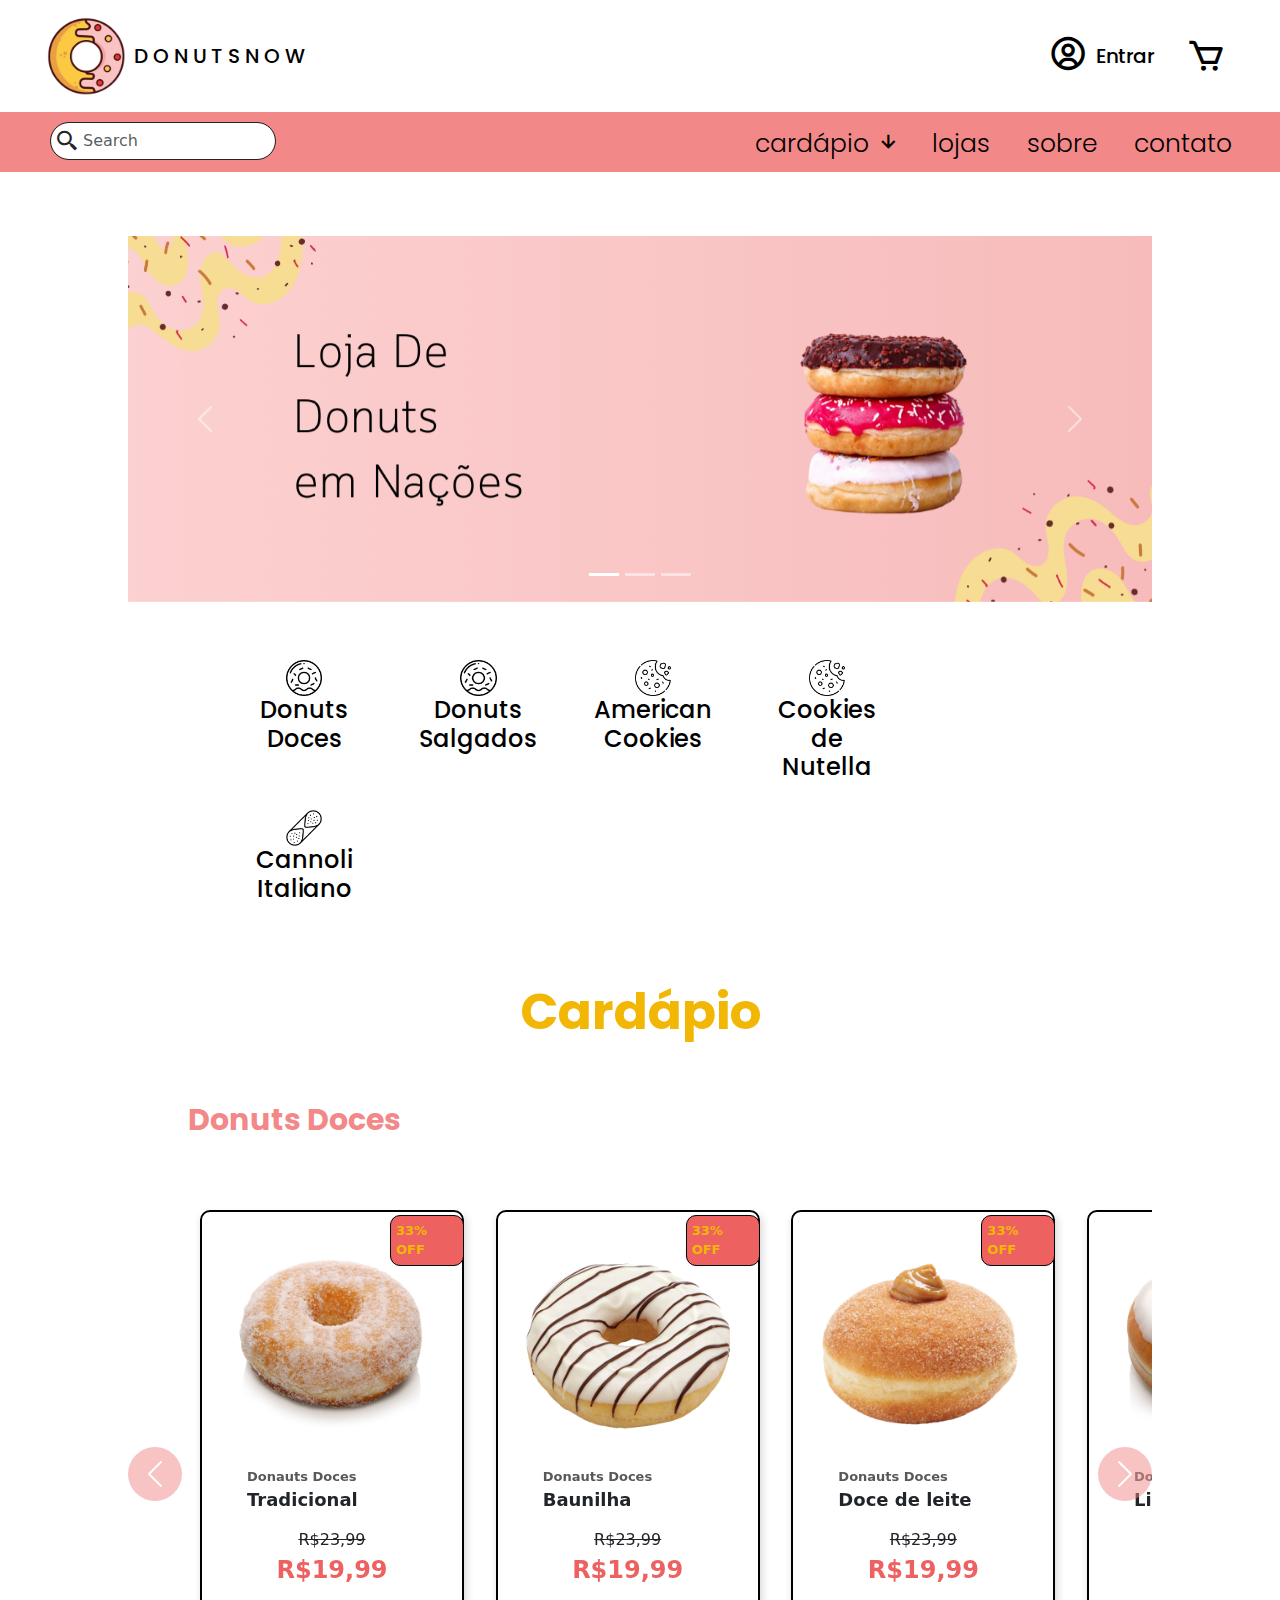
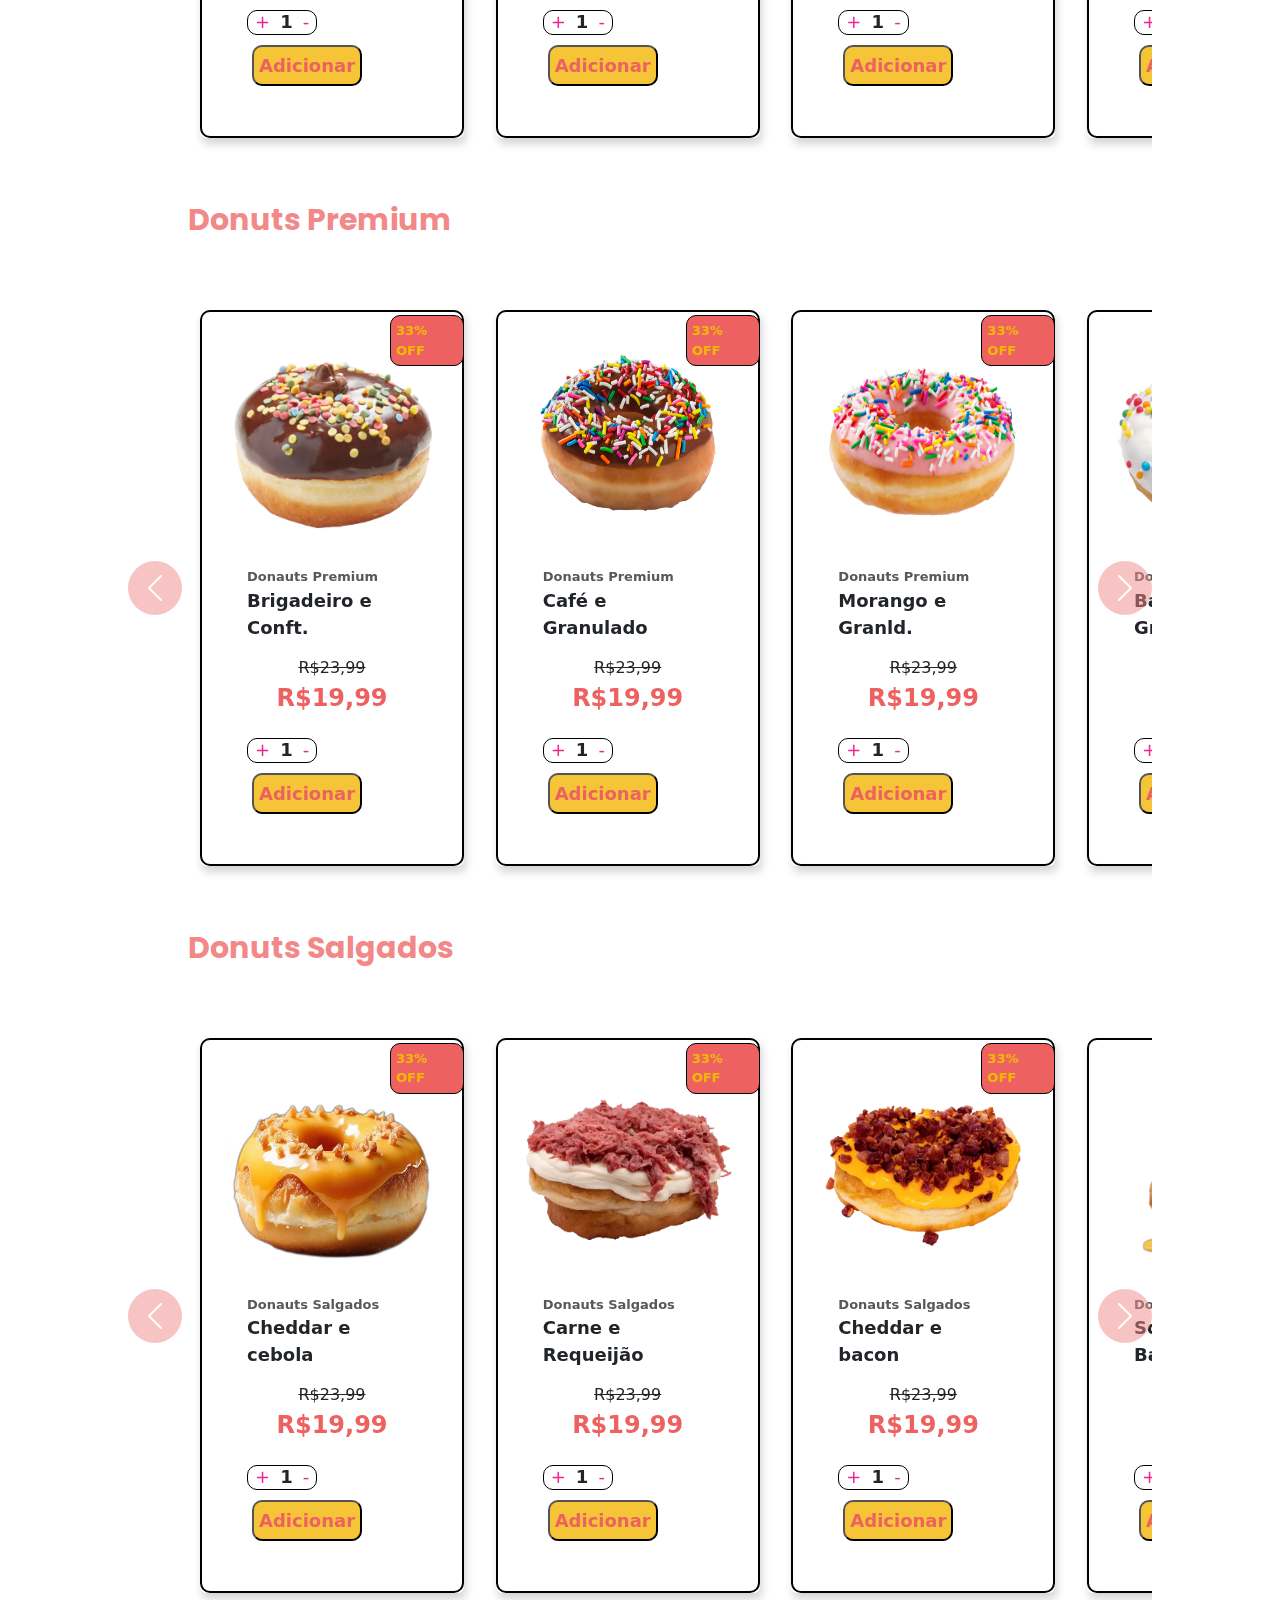
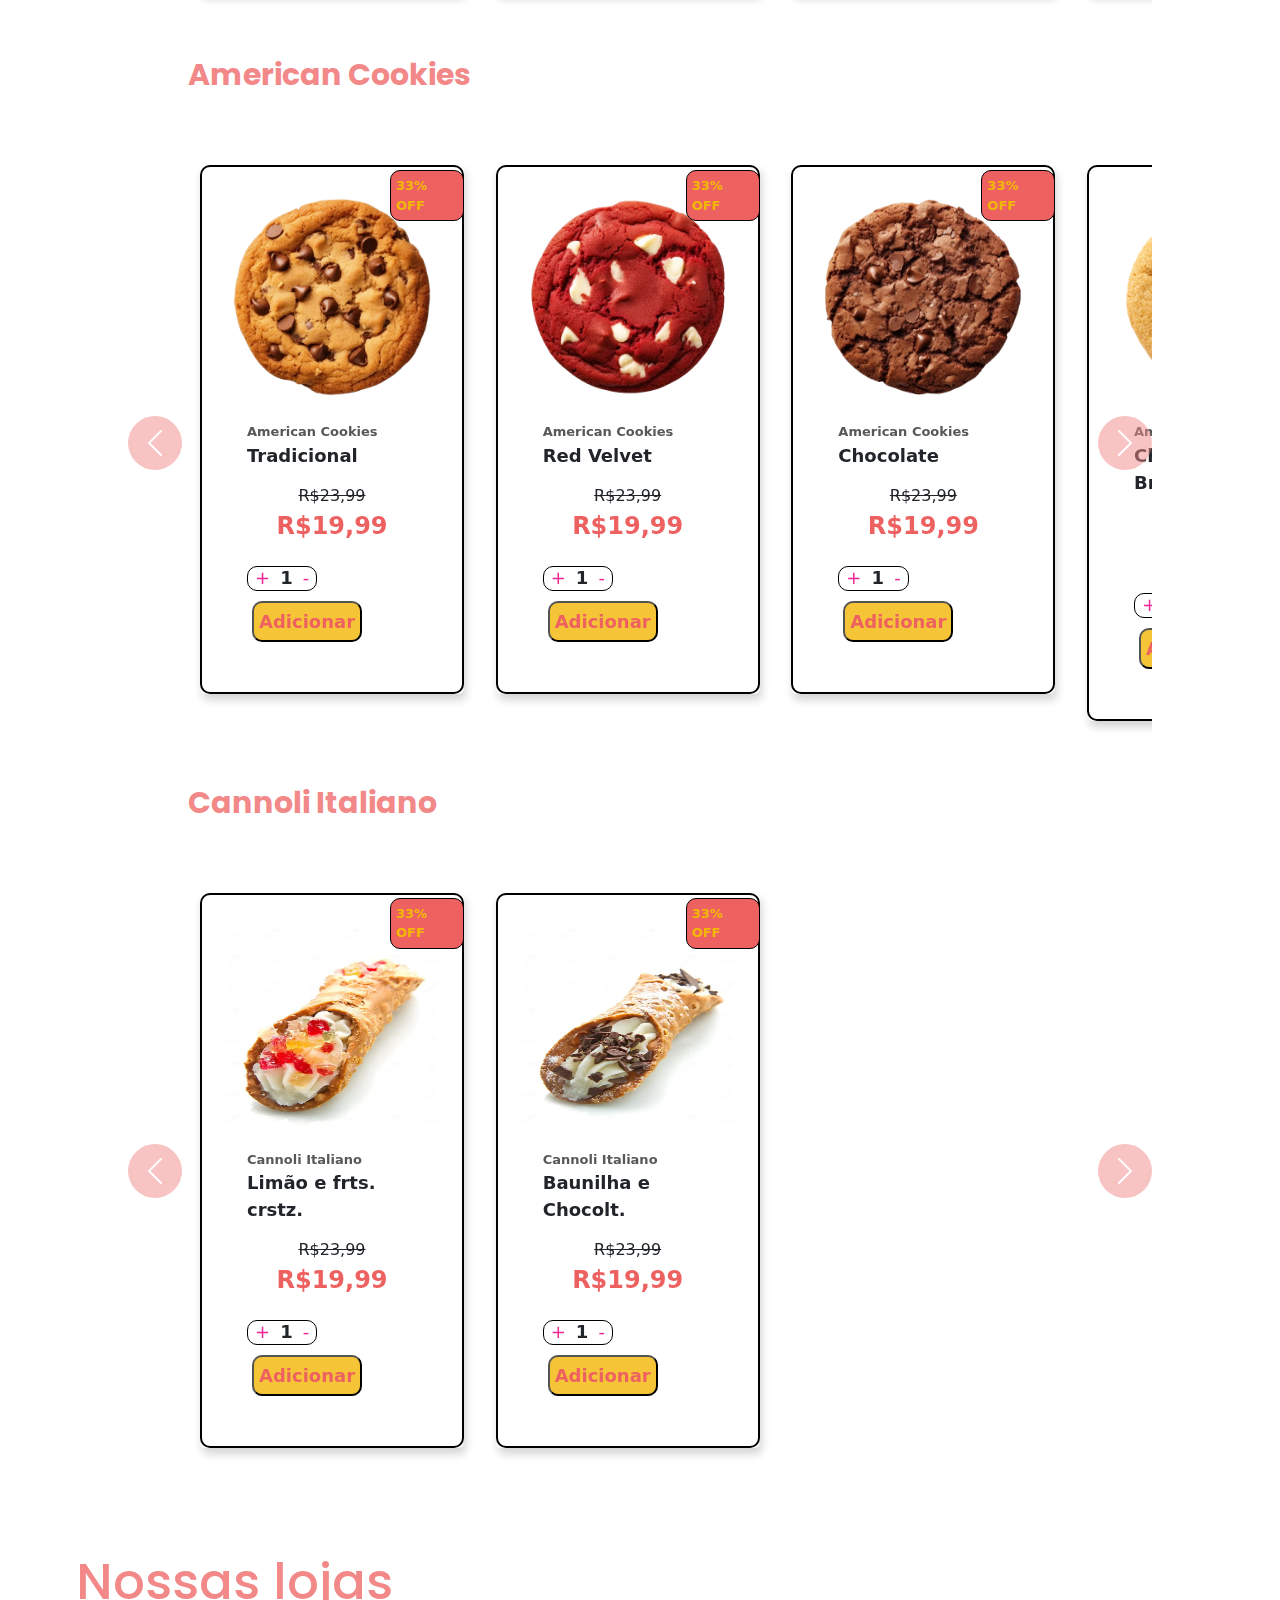
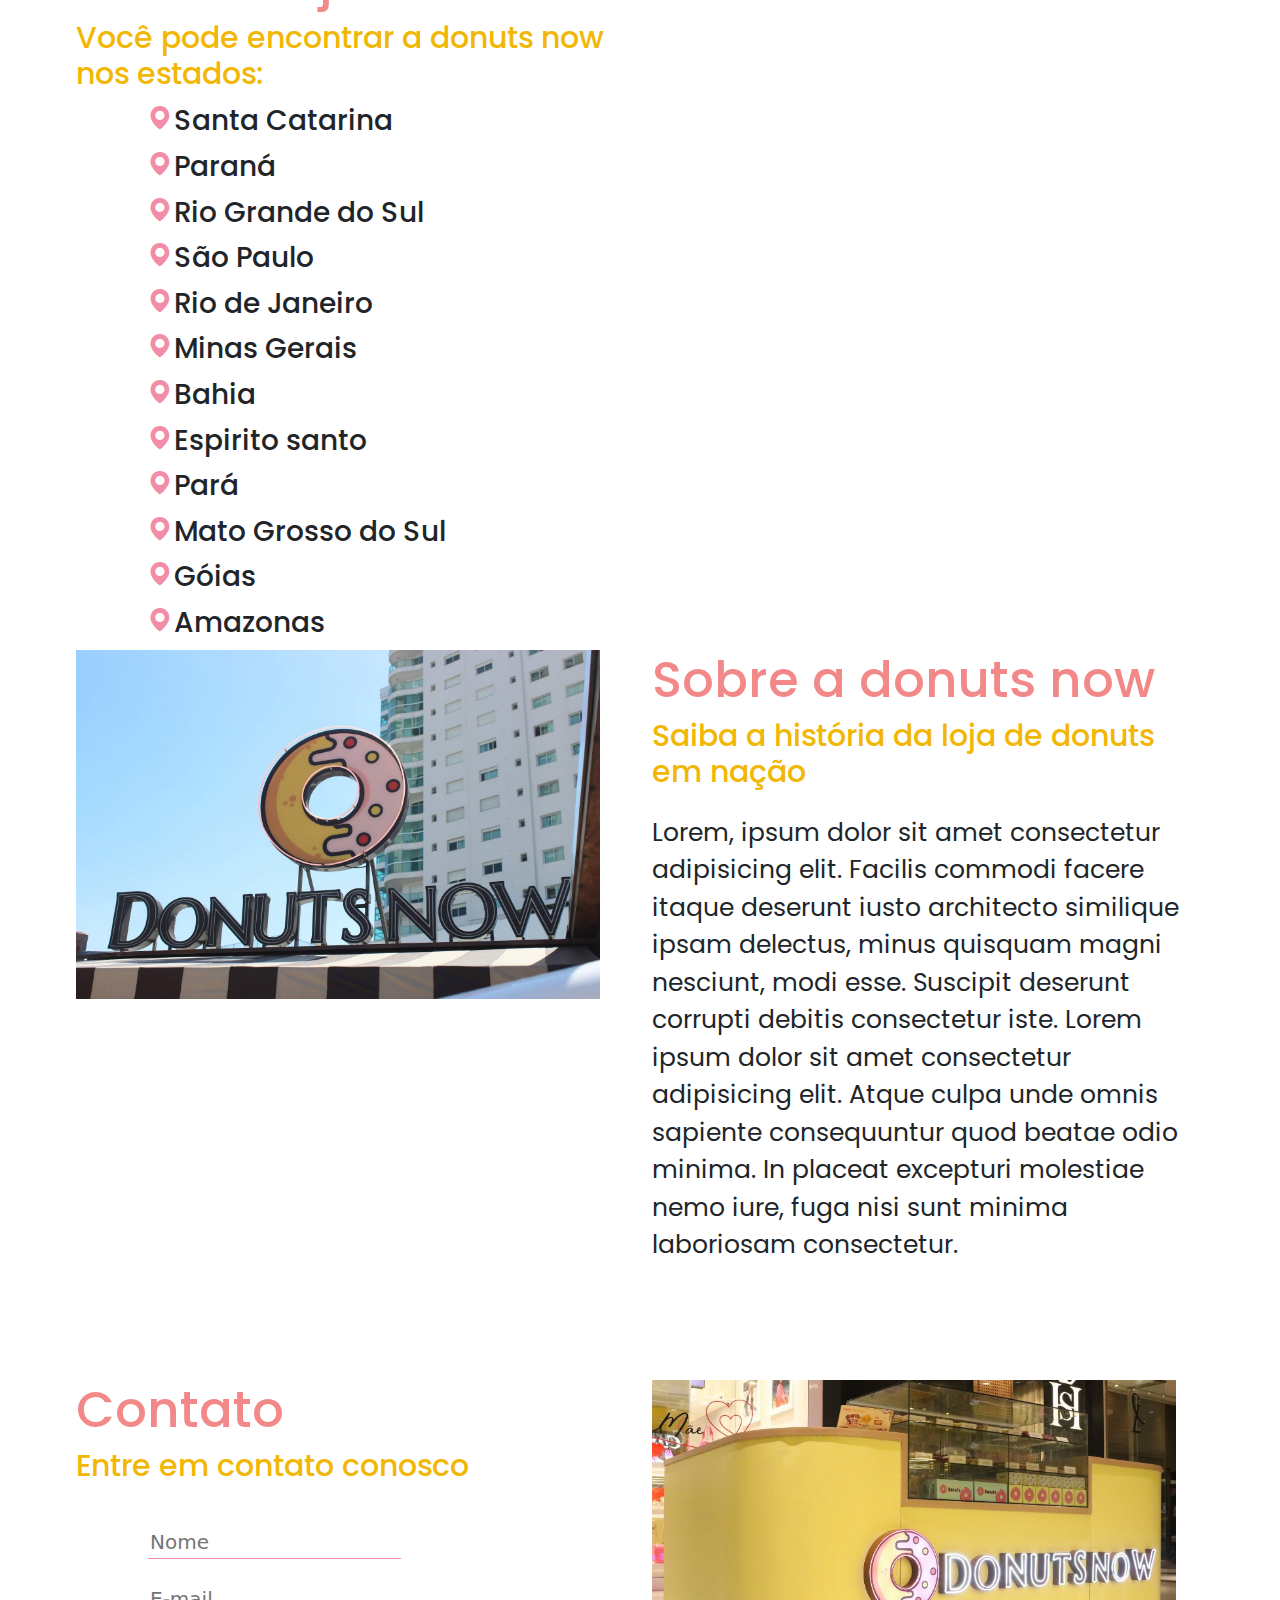
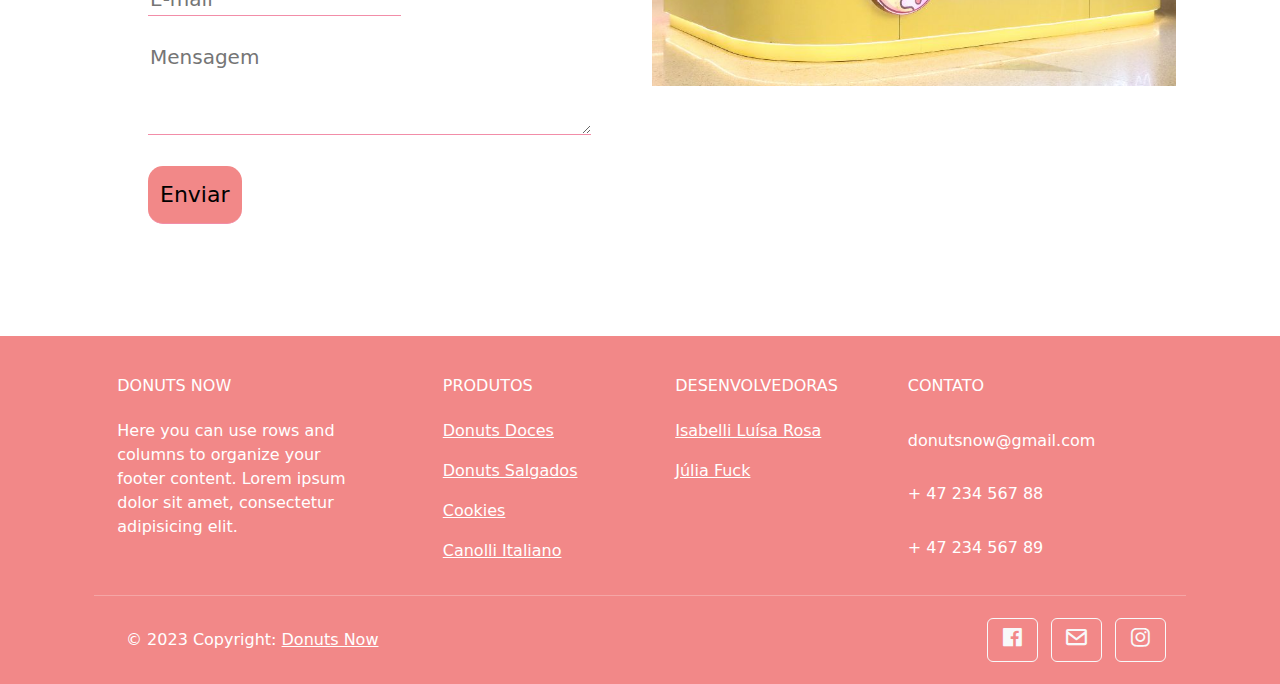
==== index.html @ 23c5217e "feito" ====
<!DOCTYPE html>
<html lang="pt-br">

<head>
  <meta charset="UTF-8">
  <meta name="viewport" content="width=device-width, initial-scale=1.0">
  <title>Donuts now</title>

  <!-- Latest compiled and minified CSS -->
  <link href="https://cdn.jsdelivr.net/npm/bootstrap@5.3.2/dist/css/bootstrap.min.css" rel="stylesheet">
  <link href="https://cdn.jsdelivr.net/npm/bootstrap@5.0.2/dist/css/bootstrap.min.css" rel="stylesheet"
    integrity="sha384-EVSTQN3/azprG1Anm3QDgpJLIm9Nao0Yz1ztcQTwFspd3yD65VohhpuuCOmLASjC" crossorigin="anonymous">

  <!-- Box Icons-->
  <link rel="stylesheet" href="https://unpkg.com/boxicons@latest/css/boxicons.min.css">

  <link rel="shortcut icon" href="imagens/logo.webp" type="image/x-icon">

  <link rel="stylesheet" href="style1.css">

</head>

<body>
  <header>
    <section class="topoSite">
      <div class="logo p-3">
        <a href="#"><img src="imagens/logo.webp" alt="Logo do site que é um donut"></a>
        <h1 class="p-2"> <a href="#">D O N U T S N O W</a></h1>
      </div>
      <div>
        <div class="contato"> <a href="#"><i class='bx bx-user-circle'></i></a>
          <h3 class="fs-5 m-2"> <a href="#">Entrar</a></h3>
          <a href="#"><i class='bx bx-cart m-4'></i></a>
        </div>
      </div>
    </section>
    <!-- Começo da navegação-->
    <nav>
      <div class="buscar">
        <form class="d-flex">
          <i class='bx bx-search-alt-2 search-item'></i> <input class="form-control me-2" type="search"
            placeholder="Search" aria-label="Search">
        </form>
      </div>
      <div>
        <ul class="menu">
          <li onclick="openSubMenu()" id="listTopics"><span id="spanCardapio">cardápio <i class='bx bx-down-arrow-alt'></i></span>
            <ul  id="ullistTopics">
              <li><a href="#donutsDoces"><button>donuts doces</button></a></li>
              <li><a href="#donutsPremium"><button>donuts premium</button></a></li>
              <li><a href="#donutSalgado"><button>donuts salgados</button></a></li>
              <li><a href="#americanCookies"><button>american cookies</button></a></li>
              <li><a href="#canolliItaliano"><button>canolli italiano</button></a></li>
            </ul>
          </li>
          <hr>
          <li><a href="#lojas"><button>lojas</button></a></li>
          <hr>
          <li><a href="#sobre"><button>sobre</button></a></li>
          <hr>
          <li><a href="#contato"><button>contato</button></a></li>
        </ul>
      </div>
      <i class='bx bx-menu' onclick="openMenu()" id="menuH"></i>
    </nav>
    <!-- Fim da navegação-->
  </header>
  <main>
    <!-- carrosel inicial começo-->
    <section id="contentCarousel">
      <div id="demo" class="carousel slide" data-bs-ride="carousel">

        <div class="carousel-indicators">
          <button type="button" data-bs-target="#demo" data-bs-slide-to="0" class="active"></button>
          <button type="button" data-bs-target="#demo" data-bs-slide-to="1"></button>
          <button type="button" data-bs-target="#demo" data-bs-slide-to="2"></button>
        </div>

        <div class="carousel-inner" data-casa="0">
          <div class="carousel-item active">
            <img src="imagens/propaganda3.png" alt="Los Angeles" class="d-block w-100">
          </div>
          <div class="carousel-item">
            <img src="imagens/propaganda2.png" alt="Chicago" class="d-block w-100">
          </div>
          <div class="carousel-item">
            <img src="imagens/propaganda1.png" alt="New York" class="d-block w-100">
          </div>
        </div>

        <button class="carousel-control-prev" type="button" data-bs-target="#demo" data-bs-slide="prev">
          <span class="carousel-control-prev-icon"></span>
        </button>
        <button class="carousel-control-next" type="button" data-bs-target="#demo" data-bs-slide="next">
          <span class="carousel-control-next-icon"></span>
        </button>
      </div>
      <!-- carrosel inicial fim-->
    </section>
    <!-- Outra forma de ir para o cardapio começo-->
    <section class="text-center mt-5 itens">
      <div class="row">
        <div class="col-md-4 col-lg-2">
          <a href="#"><img src="imagens/donut.png" alt=""></a>
          <h3 class="d-block fs-4"><a href="#">Donuts Doces</a></h3>
        </div>
        <div class="col-md-4 col-lg-2">
          <a href="#"><img src="imagens/donut.png" alt=""></a>
          <h3 class="d-block fs-4"><a href="#">Donuts Salgados</a></h3>
        </div>
        <div class=" col-md-4 col-lg-2">
          <a href="#"><img src="imagens/cookie.png" alt=""></a>
          <h3 class="d-block fs-4"><a href="#">American Cookies</a></h3>
        </div>
        <div class=" col-md-4 col-lg-2 centralizar">
          <a href="#"><img src="imagens/cookie.png" alt=""></a>
          <h3 class="d-block fs-4"><a href="#">Cookies de Nutella</a></h3>
        </div>
        <div class=" col-md-4 col-lg-2 centralizar">
          <a href="#"><img src="imagens/cannoli.png" alt=""></a>
          <h3 class="d-block fs-4"><a href="#">Cannoli Italiano</a></h3>
        </div>
      </div>
    </section>
    <!-- Outra forma de ir para o cardapio fim-->
    <section id="cardapio">
      <h1 class="titulo-cardapio">Cardápio</h1>
      <h2 class="categoria-cardapio" id="donutsDoces">Donuts Doces</h2>
      <div id="carouselExampleControls" class="carousel ">
        <div class="carousel-inner" data-casa="0">
          <div class="carousel-item active">
            <div class="card"> <span class="desconto">33% OFF</span>
              <div class="produto">
                <div class="imagem"> <img src="imagens/pngegg (1).png" width="210" height="210"> </div>
                <div class="informacoes-produtos">
                  <div class=titulo-do-produto>
                    <span class="categoria-produto">Donauts Doces</span>
                    <span>Tradicional</span>
                    <div class="precos">
                      <del class="preco-deletado">R$23,99</del>
                      <span class="preco">R$19,99</span>
                    </div>
                    <div class="adicionar-produto">
                      <div id="contador">
                        <button id="adicionar" class="button adicionar">
                          +
                        </button>
                        <span id="valor" class="adicionar">1</span>

                        <button id="subtrair" class="button adicionar">
                          -
                        </button>
                      </div>
                      <button class="button-adicionar">
                        <span class="adicionar">Adicionar</span>
                      </button>
                    </div>
                  </div>
                </div>
              </div>
            </div>
          </div>
          <div class="carousel-item">
            <div class="card"> <span class="desconto">33% OFF</span>
              <div class="produto">
                <div class="imagem"> <img src="imagens/pngegg (2).png" width="210" height="210"> </div>
                <div class="informacoes-produtos">
                  <div class=titulo-do-produto>
                    <span class="categoria-produto">Donauts Doces</span>
                    <span>Baunilha</span>
                    <div class="precos">
                      <del class="preco-deletado">R$23,99</del>
                      <span class="preco">R$19,99</span>
                    </div>
                    <div class="adicionar-produto">
                      <div id="contador">
                        <button id="adicionar" class="button adicionar">
                          +
                        </button>
                        <span id="valor" class="adicionar">1</span>

                        <button id="subtrair" class="button adicionar">
                          -
                        </button>
                      </div>
                      <button class="button-adicionar">
                        <span class="adicionar">Adicionar</span>
                      </button>
                    </div>
                  </div>
                </div>
              </div>
            </div>
          </div>
          <div class="carousel-item">
            <div class="card"> <span class="desconto">33% OFF</span>
              <div class="produto">
                <div class="imagem"> <img src="imagens/pngegg 11.png" width="210" height="210"> </div>
                <div class="informacoes-produtos">
                  <div class=titulo-do-produto>
                    <span class="categoria-produto">Donauts Doces</span>
                    <span>Doce de leite</span>
                    <div class="precos">
                      <del class="preco-deletado">R$23,99</del>
                      <span class="preco">R$19,99</span>
                    </div>
                    <div class="adicionar-produto">
                      <div id="contador">
                        <button id="adicionar" class="button adicionar">
                          +
                        </button>
                        <span id="valor" class="adicionar">1</span>

                        <button id="subtrair" class="button adicionar">
                          -
                        </button>
                      </div>
                      <button class="button-adicionar">
                        <span class="adicionar">Adicionar</span>
                      </button>
                    </div>
                  </div>
                </div>
              </div>
            </div>
          </div>
          <div class="carousel-item">
            <div class="card"> <span class="desconto">33% OFF</span>
              <div class="produto">
                <div class="imagem"> <img src="imagens/pngegg 9.png" width="210" height="210"> </div>
                <div class="informacoes-produtos">
                  <div class=titulo-do-produto>
                    <span class="categoria-produto">Donauts Doces</span>
                    <span>Limão</span>
                    <div class="precos">
                      <del class="preco-deletado">R$23,99</del>
                      <span class="preco">R$19,99</span>
                    </div>
                    <div class="adicionar-produto">
                      <div id="contador">
                        <button id="adicionar" class="button adicionar">
                          +
                        </button>
                        <span id="valor" class="adicionar">1</span>

                        <button id="subtrair" class="button adicionar">
                          -
                        </button>
                      </div>
                      <button class="button-adicionar">
                        <span class="adicionar">Adicionar</span>
                      </button>
                    </div>
                  </div>
                </div>
              </div>
            </div>
          </div>
          <div class="carousel-item">
            <div class="card"> <span class="desconto">33% OFF</span>
              <div class="produto">
                <div class="imagem"> <img src="imagens/pngegg.png" width="210" height="210"> </div>
                <div class="informacoes-produtos">
                  <div class=titulo-do-produto>
                    <span class="categoria-produto">Donauts Doces</span>
                    <span>Chocolate</span>
                    <div class="precos">
                      <del class="preco-deletado">R$23,99</del>
                      <span class="preco">R$19,99</span>
                    </div>
                    <div class="adicionar-produto">
                      <div id="contador">
                        <button id="adicionar" class="button adicionar">
                          +
                        </button>
                        <span id="valor" class="adicionar">1</span>

                        <button id="subtrair" class="button adicionar">
                          -
                        </button>
                      </div>
                      <button class="button-adicionar">
                        <span class="adicionar">Adicionar</span>
                      </button>
                    </div>
                  </div>
                </div>
              </div>
            </div>
          </div>
        </div>
        <button class="carousel-control-prev" type="button" data-bs-target="#carouselExampleControls"
          data-bs-slide="prev">
          <span class="carousel-control-prev-icon" aria-hidden="true"></span>
          <span class="visually-hidden">Previous</span>
        </button>
        <button class="carousel-control-next" type="button" data-bs-target="#carouselExampleControls"
          data-bs-slide="next">
          <span class="carousel-control-next-icon" aria-hidden="true"></span>
          <span class="visually-hidden">Next</span>
        </button>
      </div>
      <h2 class="categoria-cardapio" id="donutsPremium">Donuts Premium</h2>
      <div id="carouselExampleControls" class="carousel ">
        <div class="carousel-inner" data-casa="0">
          <div class="carousel-item active">
            <div class="card"> <span class="desconto">33% OFF</span>
              <div class="produto">
                <div class="imagem"> <img src="imagens/pngegg 8.png" width="210" height="210"> </div>
                <div class="informacoes-produtos">
                  <div class=titulo-do-produto>
                    <span class="categoria-produto">Donauts Premium
                    </span>
                    <span>Brigadeiro e Conft.</span>
                    <div class="precos">
                      <del class="preco-deletado">R$23,99</del>
                      <span class="preco">R$19,99</span>
                    </div>
                    <div class="adicionar-produto">
                      <div id="contador">
                        <button id="adicionar" class="button adicionar">
                          +
                        </button>
                        <span id="valor" class="adicionar">1</span>

                        <button id="subtrair" class="button adicionar">
                          -
                        </button>
                      </div>
                      <button class="button-adicionar">
                        <span class="adicionar">Adicionar</span>
                      </button>
                    </div>
                  </div>
                </div>
              </div>
            </div>
          </div>
          <div class="carousel-item">
            <div class="card"> <span class="desconto">33% OFF</span>
              <div class="produto">
                <div class="imagem"> <img src="imagens/pngegg (3).png" width="210" height="210" height="200px"> </div>
                <div class="informacoes-produtos">
                  <div class=titulo-do-produto>
                    <span class="categoria-produto"> Donauts Premium</span>
                    <span>Café e Granulado</span>
                    <div class="precos">
                      <del class="preco-deletado">R$23,99</del>
                      <span class="preco">R$19,99</span>
                    </div>
                    <div class="adicionar-produto">
                      <div id="contador">
                        <button id="adicionar" class="button adicionar">
                          +
                        </button>
                        <span id="valor" class="adicionar">1</span>

                        <button id="subtrair" class="button adicionar">
                          -
                        </button>
                      </div>
                      <button class="button-adicionar">
                        <span class="adicionar">Adicionar</span>
                      </button>
                    </div>
                  </div>
                </div>
              </div>
            </div>
          </div>
          <div class="carousel-item">
            <div class="card"> <span class="desconto">33% OFF</span>
              <div class="produto">
                <div class="imagem"> <img src="imagens/pngegg (4).png" width="210" height="210"> </div>
                <div class="informacoes-produtos">
                  <div class=titulo-do-produto>
                    <span class="categoria-produto">Donauts Premium</span>
                    <span>Morango e Granld.</span>
                    <div class="precos">
                      <del class="preco-deletado">R$23,99</del>
                      <span class="preco">R$19,99</span>
                    </div>
                    <div class="adicionar-produto">
                      <div id="contador">
                        <button id="adicionar" class="button adicionar">
                          +
                        </button>
                        <span id="valor" class="adicionar">1</span>

                        <button id="subtrair" class="button adicionar">
                          -
                        </button>
                      </div>
                      <button class="button-adicionar">
                        <span class="adicionar">Adicionar</span>
                      </button>
                    </div>
                  </div>
                </div>
              </div>
            </div>
          </div>
          <div class="carousel-item">
            <div class="card"> <span class="desconto">33% OFF</span>
              <div class="produto">
                <div class="imagem"> <img src="imagens/pngegg 6.png" width="210" height="210"> </div>
                <div class="informacoes-produtos">
                  <div class=titulo-do-produto>
                    <span class="categoria-produto">Donauts Premium</span>
                    <span>Baunilha e Granld.</span>
                    <div class="precos">
                      <del class="preco-deletado">R$23,99</del>
                      <span class="preco">R$19,99</span>
                    </div>
                    <div class="adicionar-produto">
                      <div id="contador">
                        <button id="adicionar" class="button adicionar">
                          +
                        </button>
                        <span id="valor" class="adicionar">1</span>

                        <button id="subtrair" class="button adicionar">
                          -
                        </button>
                      </div>
                      <button class="button-adicionar">
                        <span class="adicionar">Adicionar</span>
                      </button>
                    </div>
                  </div>
                </div>
              </div>
            </div>
          </div>
        </div>
        <button class="carousel-control-prev" type="button" data-bs-target="#carouselExampleControls"
          data-bs-slide="prev">
          <span class="carousel-control-prev-icon" aria-hidden="true"></span>
          <span class="visually-hidden">Previous</span>
        </button>
        <button class="carousel-control-next" type="button" data-bs-target="#carouselExampleControls"
          data-bs-slide="next">
          <span class="carousel-control-next-icon" aria-hidden="true"></span>
          <span class="visually-hidden">Next</span>
        </button>
      </div>

      <h2 class="categoria-cardapio" id="donutSalgado">Donuts Salgados</h2>
      <div id="carouselExampleControls" class="carousel ">
        <div class="carousel-inner" data-casa="0">
          <div class="carousel-item active">
            <div class="card"> <span class="desconto">33% OFF</span>
              <div class="produto">
                <div class="imagem"> <img src="imagens/cheddar-donut.png" width="210" height="210"> </div>
                <div class="informacoes-produtos">
                  <div class=titulo-do-produto>
                    <span class="categoria-produto">Donauts Salgados</span>
                    <span>Cheddar e cebola</span>
                    <div class="precos">
                      <del class="preco-deletado">R$23,99</del>
                      <span class="preco">R$19,99</span>
                    </div>
                    <div class="adicionar-produto">
                      <div id="contador">
                        <button id="adicionar" class="button adicionar">
                          +
                        </button>
                        <span id="valor" class="adicionar">1</span>

                        <button id="subtrair" class="button adicionar">
                          -
                        </button>
                      </div>
                      <button class="button-adicionar">
                        <span class="adicionar">Adicionar</span>
                      </button>
                    </div>
                  </div>
                </div>
              </div>
            </div>
          </div>
          <div class="carousel-item">
            <div class="card"> <span class="desconto">33% OFF</span>
              <div class="produto">
                <div class="imagem"> <img src="imagens/o-traciodicionalissimo_donut_carne-seca-com-catupiry_01.png.webp"
                    width="210" height="210"> </div>
                <div class="informacoes-produtos">
                  <div class=titulo-do-produto>
                    <span class="categoria-produto">Donauts Salgados</span>
                    <span>Carne e Requeijão</span>
                    <div class="precos">
                      <del class="preco-deletado">R$23,99</del>
                      <span class="preco">R$19,99</span>
                    </div>
                    <div class="adicionar-produto">
                      <div id="contador">
                        <button id="adicionar" class="button adicionar">
                          +
                        </button>
                        <span id="valor" class="adicionar">1</span>

                        <button id="subtrair" class="button adicionar">
                          -
                        </button>
                      </div>
                      <button class="button-adicionar">
                        <span class="adicionar">Adicionar</span>
                      </button>
                    </div>
                  </div>
                </div>
              </div>
            </div>
          </div>
          <div class="carousel-item">
            <div class="card"> <span class="desconto">33% OFF</span>
              <div class="produto">
                <div class="imagem"> <img src="imagens/o-tradicionalissimo_donut_cheddar-com-bacon_04.png.webp"
                    width="210" height="210"> </div>
                <div class="informacoes-produtos">
                  <div class=titulo-do-produto>
                    <span class="categoria-produto">Donauts Salgados</span>
                    <span>Cheddar e bacon</span>
                    <div class="precos">
                      <del class="preco-deletado">R$23,99</del>
                      <span class="preco">R$19,99</span>
                    </div>
                    <div class="adicionar-produto">
                      <div id="contador">
                        <button id="adicionar" class="button adicionar">
                          +
                        </button>
                        <span id="valor" class="adicionar">1</span>

                        <button id="subtrair" class="button adicionar">
                          -
                        </button>
                      </div>
                      <button class="button-adicionar">
                        <span class="adicionar">Adicionar</span>
                      </button>
                    </div>
                  </div>
                </div>
              </div>
            </div>
          </div>
          <div class="carousel-item">
            <div class="card"> <span class="desconto">33% OFF</span>
              <div class="produto">
                <div class="imagem"> <img src="imagens/esse é bom.png" width="210" height="210" height="200px"> </div>
                <div class="informacoes-produtos">
                  <div class=titulo-do-produto>
                    <span class="categoria-produto">Donauts Salgados</span>
                    <span>Sdch. Chdr. e Bacon</span>
                    <div class="precos">
                      <del class="preco-deletado">R$23,99</del>
                      <span class="preco">R$19,99</span>
                    </div>
                    <div class="adicionar-produto">
                      <div id="contador">
                        <button id="adicionar" class="button adicionar">
                          +
                        </button>
                        <span id="valor" class="adicionar">1</span>

                        <button id="subtrair" class="button adicionar">
                          -
                        </button>
                      </div>
                      <button class="button-adicionar">
                        <span class="adicionar">Adicionar</span>
                      </button>
                    </div>
                  </div>
                </div>
              </div>
            </div>
          </div>
        </div>
        <button class="carousel-control-prev" type="button" data-bs-target="#carouselExampleControls"
          data-bs-slide="prev">
          <span class="carousel-control-prev-icon" aria-hidden="true"></span>
          <span class="visually-hidden">Previous</span>
        </button>
        <button class="carousel-control-next" type="button" data-bs-target="#carouselExampleControls"
          data-bs-slide="next">
          <span class="carousel-control-next-icon" aria-hidden="true"></span>
          <span class="visually-hidden">Next</span>
        </button>
      </div>
      <h2 class="categoria-cardapio" id="americanCookies">American Cookies</h2>
      <div id="carouselExampleControls" class="carousel ">
        <div class="carousel-inner" data-casa="0">
          <div class="carousel-item active">
            <div class="card"> <span class="desconto">33% OFF</span>
              <div class="produto">
                <div class="imagem"> <img
                    src="imagens/[base64].png"
                    width="210" height="210"> </div>
                <div class="informacoes-produtos">
                  <div class=titulo-do-produto>
                    <span class="categoria-produto">American Cookies</span>
                    <span>Tradicional</span>
                    <div class="precos">
                      <del class="preco-deletado">R$23,99</del>
                      <span class="preco">R$19,99</span>
                    </div>
                    <div class="adicionar-produto">
                      <div id="contador">
                        <button id="adicionar" class="button adicionar">
                          +
                        </button>
                        <span id="valor" class="adicionar">1</span>

                        <button id="subtrair" class="button adicionar">
                          -
                        </button>
                      </div>
                      <button class="button-adicionar">
                        <span class="adicionar">Adicionar</span>
                      </button>
                    </div>
                  </div>
                </div>
              </div>
            </div>
          </div>
          <div class="carousel-item">
            <div class="card"> <span class="desconto">33% OFF</span>
              <div class="produto">
                <div class="imagem"> <img
                    src="imagens/[base64].png"
                    width="210" height="210" height="200px"> </div>
                <div class="informacoes-produtos">
                  <div class=titulo-do-produto>
                    <span class="categoria-produto">American Cookies</span>
                    <span>Red Velvet</span>
                    <div class="precos">
                      <del class="preco-deletado">R$23,99</del>
                      <span class="preco">R$19,99</span>
                    </div>
                    <div class="adicionar-produto">
                      <div id="contador">
                        <button id="adicionar" class="button adicionar">
                          +
                        </button>
                        <span id="valor" class="adicionar">1</span>

                        <button id="subtrair" class="button adicionar">
                          -
                        </button>
                      </div>
                      <button class="button-adicionar">
                        <span class="adicionar">Adicionar</span>
                      </button>
                    </div>
                  </div>
                </div>
              </div>
            </div>
          </div>
          <div class="carousel-item">
            <div class="card"> <span class="desconto">33% OFF</span>
              <div class="produto">
                <div class="imagem"> <img
                    src="imagens/cHJpdmF0ZS9sci9pbWFnZXMvd2Vic2l0ZS8yMDIzLTExL3Jhd3BpeGVsb2ZmaWNlMTlfZGFya19jaG9jb2xhdGVfc29mdF9jb29r-removebg-preview.png"
                    width="210" height="210"> </div>
                <div class="informacoes-produtos">
                  <div class=titulo-do-produto>
                    <span class="categoria-produto">American Cookies</span>
                    <span>Chocolate</span>
                    <div class="precos">
                      <del class="preco-deletado">R$23,99</del>
                      <span class="preco">R$19,99</span>
                    </div>
                    <div class="adicionar-produto">
                      <div id="contador">
                        <button id="adicionar" class="button adicionar">
                          +
                        </button>
                        <span id="valor" class="adicionar">1</span>

                        <button id="subtrair" class="button adicionar">
                          -
                        </button>
                      </div>
                      <button class="button-adicionar">
                        <span class="adicionar">Adicionar</span>
                      </button>
                    </div>
                  </div>
                </div>
              </div>
            </div>
          </div>
          <div class="carousel-item">
            <div class="card"> <span class="desconto">33% OFF</span>
              <div class="produto">
                <div class="imagem"> <img
                    src="imagens/kisspng-chocolate-chip-cookie-white-chocolate-peanut-butte-butter-5abbb55ac82093.7138731615222510988197.png"
                    width="210" height="210"> </div>
                <div class="informacoes-produtos">
                  <div class=titulo-do-produto>
                    <span class="categoria-produto">American Cookies</span>
                    <span>Chocolate Branco</span>
                    <div class="precos">
                      <del class="preco-deletado">R$23,99</del>
                      <span class="preco">R$19,99</span>
                    </div>
                    <div class="adicionar-produto">
                      <div id="contador">
                        <button id="adicionar" class="button adicionar">
                          +
                        </button>
                        <span id="valor" class="adicionar">1</span>

                        <button id="subtrair" class="button adicionar">
                          -
                        </button>
                      </div>
                      <button class="button-adicionar">
                        <span class="adicionar">Adicionar</span>
                      </button>
                    </div>
                  </div>
                </div>
              </div>
            </div>
          </div>
        </div>
        <button class="carousel-control-prev" type="button" data-bs-target="#carouselExampleControls"
          data-bs-slide="prev">
          <span class="carousel-control-prev-icon" aria-hidden="true"></span>
          <span class="visually-hidden">Previous</span>
        </button>
        <button class="carousel-control-next" type="button" data-bs-target="#carouselExampleControls"
          data-bs-slide="next">
          <span class="carousel-control-next-icon" aria-hidden="true"></span>
          <span class="visually-hidden">Next</span>
        </button>
      </div>
      <h2 class="categoria-cardapio" id="canolliItaliano">Cannoli Italiano</h2>
      <div id="carouselExampleControls" class="carousel ">
        <div class="carousel-inner" data-casa="0">
          <div class="carousel-item active">
            <div class="card"> <span class="desconto">33% OFF</span>
              <div class="produto">
                <div class="imagem"> <img src="imagens/cannoli-siciliano-26416197.webp" width="210"> </div>
                <div class="informacoes-produtos">
                  <div class=titulo-do-produto>
                    <span class="categoria-produto">Cannoli Italiano</span>
                    <span>Limão e frts. crstz.</span>
                    <div class="precos">
                      <del class="preco-deletado">R$23,99</del>
                      <span class="preco">R$19,99</span>
                    </div>
                    <div class="adicionar-produto">
                      <div id="contador">
                        <button id="adicionar" class="button adicionar">
                          +
                        </button>
                        <span id="valor" class="adicionar">1</span>

                        <button id="subtrair" class="button adicionar">
                          -
                        </button>
                      </div>
                      <button class="button-adicionar">
                        <span class="adicionar">Adicionar</span>
                      </button>
                    </div>
                  </div>
                </div>
              </div>
            </div>
          </div>
          <div class="carousel-item">
            <div class="card"> <span class="desconto">33% OFF</span>
              <div class="produto">
                <div class="imagem"> <img src="imagens/cannoli-siciliano-com-chocolate-26416195.webp" width="210">
                </div>
                <div class="informacoes-produtos">
                  <div class=titulo-do-produto>
                    <span class="categoria-produto">Cannoli Italiano</span>
                    <span>Baunilha e Chocolt.</span>
                    <div class="precos">
                      <del class="preco-deletado">R$23,99</del>
                      <span class="preco">R$19,99</span>
                    </div>
                    <div class="adicionar-produto">
                      <div id="contador">
                        <button id="adicionar" class="button adicionar">
                          +
                        </button>
                        <span id="valor" class="adicionar">1</span>

                        <button id="subtrair" class="button adicionar">
                          -
                        </button>
                      </div>
                      <button class="button-adicionar">
                        <span class="adicionar">Adicionar</span>
                      </button>
                    </div>
                  </div>
                </div>
              </div>
            </div>
          </div>
        </div>
        <button class="carousel-control-prev" type="button" data-bs-target="#carouselExampleControls"
          data-bs-slide="prev">
          <span class="carousel-control-prev-icon" aria-hidden="true"></span>
          <span class="visually-hidden">Previous</span>
        </button>
        <button class="carousel-control-next" type="button" data-bs-target="#carouselExampleControls"
          data-bs-slide="next">
          <span class="carousel-control-next-icon" aria-hidden="true"></span>
          <span class="visually-hidden">Next</span>
        </button>
      </div>
    </section>
    <section class="row" id="lojas">
      <div class="col-sm-12 col-md-12 col-lg-6">
        <h1>Nossas lojas</h1>
        <h2>Você pode encontrar a donuts now nos estados:</h2>
        <h3> <i class='bx bxs-map'></i>Santa Catarina</h3>
        <h3> <i class='bx bxs-map'></i>Paraná</h3>
        <h3> <i class='bx bxs-map'></i>Rio Grande do Sul</h3>
        <h3> <i class='bx bxs-map'></i>São Paulo</h3>
        <h3> <i class='bx bxs-map'></i>Rio de Janeiro</h3>
        <h3> <i class='bx bxs-map'></i>Minas Gerais</h3>
        <h3> <i class='bx bxs-map'></i>Bahia</h3>
        <h3> <i class='bx bxs-map'></i>Espirito santo</h3>
        <h3> <i class='bx bxs-map'></i>Pará</h3>
        <h3> <i class='bx bxs-map'></i>Mato Grosso do Sul</h3>
        <h3> <i class='bx bxs-map'></i>Góias</h3>
        <h3> <i class='bx bxs-map'></i>Amazonas</h3>
      </div>
      <div class="col-sm-12 col-md-12 col-lg-6 map-responsive">
        <iframe src="https://www.google.com/maps/d/embed?mid=19lBaWjzkGp0Tfx-48RdSnjbYJA_O7dI&hl=pt-BR&ehbc=2E312F"
          width="640" height="480"></iframe>
      </div>
    </section>
    <section class="row" id="sobre">
      <div class="col-sm-12 col-md-12 col-lg-6"><img src="imagens/donuts-now4.jpg"
          alt="Imagem de uma das lojas donuts now"></div>
      <div class="col-sm-12 col-md-12 col-lg-6 ">
        <h1>Sobre a donuts now</h1>
        <h2>Saiba a história da loja de donuts em nação</h2>
        <p class="mt-4">Lorem, ipsum dolor sit amet consectetur adipisicing elit. Facilis commodi facere itaque deserunt
          iusto
          architecto similique ipsam delectus, minus quisquam magni nesciunt, modi esse. Suscipit deserunt corrupti
          debitis consectetur iste. Lorem ipsum dolor sit amet consectetur adipisicing elit. Atque culpa unde omnis
          sapiente consequuntur quod beatae odio minima. In placeat excepturi molestiae nemo iure, fuga nisi sunt minima
          laboriosam consectetur. </p>
      </div>
    </section>
    <section class="row" id="contato">
      <div class="col-sm-12 col-md-12 col-lg-6">
        <h1>Contato</h1>
        <h2>Entre em contato conosco</h2>
        <form>
          <div>
            <input type="text" name="nome" placeholder="Nome">
          </div>
          <div>
            <input type="email" name="email" placeholder="E-mail">
          </div>
          <div>
            <textarea id="msg" name="msg" rows="3" placeholder="Mensagem"></textarea>
          </div>
          <div>
            <input type="submit" value="Enviar" id="enviar">
          </div>
        </form>
      </div>
      <div class="col-sm-12 col-md-6 ">
        <img src="imagens/lojaContato.jpg" alt="">
      </div>
    </section>
    <footer class="text-center text-lg-start text-white">
      <div class="container p-4 pb-0">
        <section>
          <!--Grid row-->
          <div class="row">
            <!-- Grid column -->
            <div class="col-md-3 col-lg-3 col-xl-3 mx-auto mt-3">
              <h6 class="text-uppercase mb-4 font-weight-bold">
                Donuts Now
              </h6>
              <p>
                Here you can use rows and columns to organize your footer
                content. Lorem ipsum dolor sit amet, consectetur adipisicing
                elit.
              </p>
            </div>
            <!-- Grid column -->

            <hr class="w-100 clearfix d-md-none" />

            <!-- Grid column -->
            <div class="col-md-2 col-lg-2 col-xl-2 mx-auto mt-3">
              <h6 class="text-uppercase mb-4 font-weight-bold">Produtos</h6>
              <p>
                <a class="text-white">Donuts Doces</a>
              </p>
              <p>
                <a class="text-white">Donuts Salgados</a>
              </p>
              <p>
                <a class="text-white">Cookies</a>
              </p>
              <p>
                <a class="text-white">Canolli Italiano</a>
              </p>
            </div>
            <!-- Grid column -->

            <hr class="w-100 clearfix d-md-none" />

            <!-- Grid column -->
            <div class="col-md-3 col-lg-2 col-xl-2 mx-auto mt-3">
              <h6 class="text-uppercase mb-4 font-weight-bold">
                Desenvolvedoras
              </h6>
              <p>
                <a class="text-white">Isabelli Luísa Rosa</a>
              </p>
              <p>
                <a class="text-white">Júlia Fuck</a>
              </p>
            </div>

            <!-- Grid column -->
            <hr class="w-100 clearfix d-md-none" />

            <!-- Grid column -->
            <div class="col-md-4 col-lg-3 col-xl-3 mx-auto mt-3">
              <h6 class="text-uppercase mb-4 font-weight-bold">Contato</h6>
              <p><i class="fas fa-envelope mr-3"></i> donutsnow@gmail.com</p>
              <p><i class="fas fa-phone mr-3"></i> + 47 234 567 88</p>
              <p><i class="fas fa-print mr-3"></i> + 47 234 567 89</p>
            </div>
            <!-- Grid column -->
          </div>
          <!--Grid row-->
        </section>
        <!-- Section: Links -->

        <hr class="my-3">

        <!-- Section: Copyright -->
        <section class="p-3 pt-0">
          <div class="row d-flex align-items-center">
            <!-- Grid column -->
            <div class="col-md-7 col-lg-8 text-center text-md-start">
              <!-- Copyright -->
              <div class="p-3">
                © 2023 Copyright:
                <a class="text-white" href="https://mdbootstrap.com/">Donuts Now</a>
              </div>
              <!-- Copyright -->
            </div>
            <!-- Grid column -->

            <!-- Grid column -->
            <div class="col-md-5 col-lg-4 ml-lg-0 text-center text-md-end">
              <!-- Facebook -->
              <a class="btn btn-outline-light btn-floating m-1" class="text-white" role="button"><i
                  class='bx bxl-facebook-square'></i></a>

              <!-- Gmail -->
              <a class="btn btn-outline-light btn-floating m-1" class="text-white" role="button"><i
                  class='bx bx-envelope'></i></a>


              <!-- Instagram -->
              <a class="btn btn-outline-light btn-floating m-1" class="text-white" role="button"><i
                  class='bx bxl-instagram'></i>
              </a>
            </div>
            <!-- Grid column -->
          </div>
        </section>
      </div>
    </footer>
  </main>
  <script src="https://code.jquery.com/jquery-3.7.1.min.js"
    integrity="sha256-/JqT3SQfawRcv/BIHPThkBvs0OEvtFFmqPF/lYI/Cxo=" crossorigin="anonymous"></script>
  <script src="https://cdn.jsdelivr.net/npm/bootstrap@5.0.2/dist/js/bootstrap.bundle.min.js"
    integrity="sha384-MrcW6ZMFYlzcLA8Nl+NtUVF0sA7MsXsP1UyJoMp4YLEuNSfAP+JcXn/tWtIaxVXM"
    crossorigin="anonymous"></script>
  <script src="script.js"></script>
</body>

</html>
---- style1.css ----
@import url('https://fonts.googleapis.com/css2?family=PT+Serif:wght@400;700&family=Poppins:wght@300&display=swap');

/* Formatação geral */

:root {
    --cor-principal: #F28888;
    --cor-auxiliar: #F2B705;
    --cor-detalhes: #F28DA8;
    --cor-geral: white;
    --cor-texto: black;
    --font: 'Poppins', sans-serif;
}

h3 a,
h1 a,
h2 a {
    color: var(--cor-texto);
    text-decoration: none;
}

.bx-user-circle,
.bx-cart {
    font-size: 40px;
    color: var(--cor-texto);
}

/*header*/


/*topo*/

header i.bx-menu,  header i.bx-x {
    display: none;
}
.topoSite {
    height: auto;
    width: 100vw;
    display: flex;
    justify-content: space-between;
    padding: 0px 30px;

}

.topoSite h1 {
    font-size: 20px;
}

.topoSite img {
    width: 80px;
}

.topoSite h1,
h3 {
    display: inline;
    font-family: var(--font);
}

.topoSite h1 {
    margin-bottom: 0px;
}

.logo {
    display: flex;
    align-items: center;
}

.contato {
    display: flex;
    align-items: center;
    height: 100%;
    width: 100%;
}

/*topo fim*/

/*nav*/

#spanCardapio{
    font-size: 25px;
    font-weight: 300;
    color: var(--cor-texto);
}
header nav {
    background-color: var(--cor-principal);
    height: 60px;
    width: 100vw;
    display: flex;
    justify-content: space-between;
    padding: 0px 30px;
    position: sticky;
    top: 0;
    z-index: 10;
}

form {
    margin: 10px 0 10px 20px;
}

form .search-item {
    padding-top: 7px;
    margin-left: 5px;
    font-size: 25px;
    position: absolute;
}

form .form-control {
    text-indent: 20px;
    border-radius: 20px;
    border: 1px solid;
}

form .form-control:focus {
    border: 1px solid var(--cor-auxiliar);
}

.menu {
    list-style: none;
    align-items: center;
    display: flex;
    font-size: 25px;
    margin: 12px;
    font-family: var(--font);
}

.menu li {
    position: relative;
    margin-left: 25px;

}

.menu li a {
    color: var(--font);
    text-decoration: none;

    display: block;
}


.menu li ul button:hover{
    color: #F2B705;
}

.menu li ul {
    position: absolute;
    background-color: var(--cor-principal);
    display: none;
}

.menu li:hover ul,
.menu li.over ul {
    display: block;
}

.menu li ul li {
    display: block;
    margin: 0;
    padding: 10px 10px 5px 0;
    width: 215px;
    font-size: 22px;
    background-color: var(--cor-principal);
}

.menu h2 {
    display: inline;
    font-size: var(--font);
    font-weight: 300;
    font-size: 25px;
    margin: 25px;
}


nav button {
    background-color: var(--cor-principal);
    border: none;
    font-weight: 300;
   
}

/*nav fim*/

/*header fim*/

/*main*/

#contentCarousel .carousel-inner div {
    width: 80vw;
}

#contentCarousel {
    width: 80%;
    margin: auto;
    margin-top: 5%;
    z-index: 1;
}

.itens img {
    width: 30%;
}

.itens {
    width: 70%;
    margin: auto;
   
}

.itens div{
    margin: 10px;
    margin-left: 20px;
}

/*Cardapio */

#cardapio {
    position: relative;
    width: 80%;
    margin: auto;
}

.titulo-cardapio {
    color: var(--cor-auxiliar);
    font-size: 50px;
    padding: 20px;
    font-weight: bold;
    justify-content: center;
    text-align: center;
    margin: 40px;
    font-family: var(--font);

}

.categoria-cardapio {
    color: var(--cor-principal);
    font-size: 30px;
    font-weight: bold;
    padding-left: 2em;
    font-family: var(--font);
}

#cardapio .container {
    display: grid;
    grid-template-columns: 1fr 4fr;
}

#cardapio #produtos {
    display: flex;
    flex-wrap: wrap;
    gap: 30px;
    padding: 70px;
}

#categorias {
    border: 2px solid black;
    border-radius: 10px;
    padding: 20px;
    height: min-content;
}

#cardapio .produto {
    display: inline;
    max-width: min-content;
    border: 2px solid black;
    border-radius: 10px;
    padding: 25px;
}

span {
    display: block;
    font-weight: bold;
    font-size: large;
}

.categoria-produto {
    color: rgb(88, 88, 88);
    font-weight: bold;
    font-size: small;
}

.imagem {
    position: relative;
}

.desconto {
    position: absolute;
    border: 1px solid black;
    color: var(--cor-auxiliar);
    background: #ee6161;
    padding: 5px;
    border-radius: 10px;
    font-size: smaller;
    margin-left: 190px;
    margin-top: 5px;
    z-index: 2;
}

.informacoes-produtos {
    padding: 20px;
}

.precos {
    margin: 15px;
}

.preco-deletado {
    display: block;
    text-align: center;
}

.preco {
    display: block;
    text-align: center;
    font-size: x-large;
    color: #ee6161;
}

.button-adicionar {
    display: inline;
    margin: 5px;
    color: #ee6161;
    background-color: #f2b705cc;
    font-weight: bold;
    border-radius: 10PX;
    padding: 5px;
}



#cardapio .contador-adicionar {
    display: inline;
    border: 1px solid black;
    padding: 5px;
    border-radius: 10px;
}

#cardapio .carousel-inner {
    padding: 4em;
    padding-top: 1em;
}

#cardapio .card {
    margin-left: 50%;
    margin-right: 50%;
    width: min-content;
    margin: 0 .5em;
    box-shadow: 2px 6px 8px 0 rgba(22, 22, 26, 0.18);
    border: none;
}

#cardapio .carousel-control-prev,
#cardapio .carousel-control-next {
    background-color: var(--cor-principal);
    width: 6vh;
    height: 6vh;
    border-radius: 50%;
    top: 50%;
    transform: translateY(-50%);
}

.map-responsive {
    overflow: hidden;
    padding-bottom: 56.25%;
    position: relative;
    height: 0;
    justify-content: center;
    display: flex;
}

.map-responsive iframe {
    left: 0;
    top: 0;
    height: 80%;
    width: 100%;
    position: absolute;
}

#lojas {
    width: 90%;
    margin: auto;
    margin-top: 40px;
}

#lojas h1,
#sobre h1,
#contato h1 {
    color: var(--cor-principal);
    font-family: var(--font);
    font-size: 50px;
}

#lojas h2,
#sobre h2,
#contato h2 {
    font-size: 30px;
    color: var(--cor-auxiliar);
    font-family: var(--font);
}

.bxs-map {
    color: var(--cor-detalhes);
}

#lojas h3 {
    display: block;
    margin: 12px 0 10px 70px;
}

#sobre,
#contato {
    width: 90%;
    margin: auto;
}

#sobre img,
#contato img {
    width: 95%;
}

#sobre p {
    font-family: var(--font);
    font-size: 25px;
}

#contato {
    margin-top: 100px;
    margin-bottom: 100px;
}

#contato form {
    margin: 30px 0 0 60px;
}

#contato input,
#msg {
    margin: 12px;
    font-size: 20px;
    border-left: none;
    border-right: none;
    border-top: none;
    border-bottom: 1px solid var(--cor-detalhes);
    color: var(--cor-texto);
}

#msg{
    width: 90%;
}

textarea:focus,
input:focus {
    box-shadow: 0 0 0 0;
    outline: 0;
}

#contato #enviar {
    padding: 12px;
    font-size: 22px;
    background-color: var(--cor-principal);
    border-radius: 15px;
}

footer {
    background-color: var(--cor-principal);
}

footer i {
    font-size: 25px;
}

a:hover {
    color: var(--cor-texto);
}

/*RESPONSIVIDADE*/
@media(max-width:996px){
    h3 a {
        font-size: 18px;
    }

    li, #spanCardapio{
        font-size: 22px;
    }

    .menu li ul li{
        font-size: 20px;
    }

    col {
        flex: 2 0 0%;
      }

    .titulo-cardapio, #lojas h1, #sobre h1, #contato h1{
        font-size: 40px;
    }

    .map-responsive {
        margin-top: 30px;
    }

    #sobre img, #contato img{
        display: none;
    }

    #lojas h2, #sobre h2, #contato h2{
        font-size: 25px;
    }

    #contato {
        margin-top: 60px;
    }

    .itens {
        width: 80%;
        margin: auto;
    }

    .itens div{
        margin: 0;
    }

    .itens .centralizar{
        margin: auto;
        margin-top: 30px;
    }
    
}

@media(max-width:842px){
    .topoSite img {
        width: 50px;
    }

    .topoSite{
        padding: 2px;
    }

    header nav{
        padding: 0;
    }
    .menu{
        display: none;
        width: 200px;
        top: 50px;
        left: 0px;
        position: absolute;
        margin: 0px;
        width: 100vw;
    }

    .menu.openMenu {
        display: block;
    }

    .menu li{
        position: relative;
        display: flex;
        flex-direction: column;
        margin-left: 0px;
    }

    .menu li ul {
        padding-top: 20px;
        position: relative;
        top: 0;
        background-color: var(--cor-principal);
    }

    ul{
        padding-left: 0px;
    }
    
    .menu li:hover ul,
    .menu li.over ul {
        display: block;
    }

    header i.bx-menu {
        display: block;
        font-size: 50px;
        margin: 10px 20px;
        display: flex;
        align-items: center;
        color: var(--cor-geral);
    }

    header i.bx-x {
        display: block;
        font-size: 60px;
        margin: 30px 15px;
        display: flex;
        align-items: center;
        color: var(--cor-geral);
    }

    li{
        display: flex;
        padding: 40px;
        background-color: var(--cor-principal);
    }

    #ullistTopics{
        z-index: 10;
    }

    #spanCardapio{
        font-size: 20px;
    }

    .menu li ul li {
        align-items: center;
        display: flex;
      }

      .menu li {
        align-items: center;
      }

    li{
        padding: 20px;
    }

    hr{
        width: 100%;
        background-color: var(--cor-geral);
        opacity: 1;
        margin: 0;

    }

}
@media(max-width:778px){
    .topoSite h1 {
        display: none;
    }

    .topoSite img {
        width: 50px;
    }

    .topoSite {
        padding: 0;
    }

    .contato h3 {
        display: none;
    }

    .bx-user-circle,
    .bx-cart {
        font-size: 30px;
        display: flex;
        align-items: center;
    }

    a {
        color: var(--cor-texto);
    }

    .itens .row{
        width: 20%;
        display: block ruby;
    }

    .itens img{
        width: 40% ;
    }

    .categoria-cardapio {
        font-size: 25px;
        padding-left: 1em;
        margin-top: 20px;
      }
    
      .titulo-cardapio, #lojas h1, #sobre h1, #contato h1{
        font-size: 30px;
      }

    #lojas h3{
        margin: 20px 0 10px 20px;
    }

    #sobre p{
        font-size: 20px;
    }

    #contato form{
        margin: 30px 0 0 0px;
    }

}

@media(max-width:604px){

    .itens h3 a{
        display: none;
    }

    .itens img{
        width: 60%;
    }

    .itens .centralizar{
        margin-top:0;
    }

    .titulo-cardapio{
        font-size: 30px;
        margin: 15px;
    }

    .categoria-cardapio{
        margin-top: 10px;
    }

    #lojas h3{
        margin: 10px 0 10px 20px;
    }

}
@media(max-width:468px) {
    .itens img{
        width: 80%;
    }

    .titulo-cardapio{
        font-size: 25px;
        margin-top: 10px;
        padding: 15px;
    }

    .categoria-cardapio{
        margin-top: 5px;
        font-size: 20px;
        font-weight: 700;
    }

    #lojas h1, #sobre h1, #contato h1{
        font-size: 25px;
    }

    #lojas h2, #sobre h2, #contato h2{
        font-size: 20px;
    }

    #lojas h3, #sobre p{
        font-size: 18px;
    }

    #contato input, #msg{
        font-size: 18px;
    }

    #contato #enviar{
        width: 25%;
        font-size: 18px;
    }

    .topoSite img {
        width: 40px;
    }

}
/*contador*/
#contador{
    border: 1px solid black;
    border-radius: 10px;
    display:inline;
    padding: 2px;
}
.button{
    border: none;
    background-color: rgba(245, 245, 220, 0);
    color:rgb(240, 37, 148)
}
.button:hover{
    color:rgb(255, 208, 0);
}
#valor{
    display:inline
}
@media (min-width: 0px) {
    #cardapio .carousel-inner {
        display: flex;
    }

    #cardapio .carousel-item {
        margin-right: 0;
        flex: 0 0 50%;
        display: block;
        width: 200px;
    }
    .imagem>img{
        width:100px;
        height:100px
    }
    span{
        font-size: medium;
    }
    .desconto{
            font-size: xx-small;
    margin-left: 100px;
    }
    .categoria-produto {
        font-size: x-small;
    }
    #cardapio .informacoes-produtos {
        padding: 0px;
    }
    #contador{
        text-align: center;
    }
    .button{
        padding: 0;
    }
    .preco{
        font-size: large;
    }
    .adicionar{
        font-size: 9px;
    }
    #cardapio .carousel-control-prev, #cardapio .carousel-control-next {
        width: 4vh;
        height: 4vh;
    }
    #cardapio .carousel-inner {
        padding: 1em;
    }
}
@media (min-width: 500px) {
    #cardapio .carousel-item {
        margin-right: 0;
        flex: 0 0 33,333%;
        display: block;
        width: 200px;
    }
}
    @media (min-width: 600px) {
        #cardapio .carousel-item {
            margin-right: 0;
            flex: 0 0 26%;
            display: block;
            width: 200px;
        }
    
}

@media (min-width: 850px) {
    #cardapio .carousel-item {
        flex: 0 0 50%;
    }
    .imagem>img{
        width:210px;
        height:210px;
    }
    span{
        font-size: large;
    }
    .desconto{
        font-size: small;
    margin-left: 190px;
    }
    .categoria-produto {
        font-size: small;
    }
    #cardapio .informacoes-produtos {
        padding: 20px;
    }
    #contador{
        text-align: center;
    }
    .button{
        padding: 5px;
    }
    .preco{
        font-size: x-large;
    }
    .adicionar{
        font-size: large;
    }
    #cardapio .carousel-control-prev, #cardapio .carousel-control-next {
        width: 6vh;
        height: 6vh;
    }
    #cardapio .carousel-inner {
        padding: 4em;
    }
}

@media (min-width: 1000px) {
    #cardapio .carousel-item {
        flex: 0 0 40%;
    }
}

@media (min-width: 1200px) {
    #cardapio .carousel-item {
        flex: 0 0 33%;
    }
}

@media (min-width: 1400px) {
    #cardapio .carousel-item {
        flex: 0 0 28%;
    }
}
@media (min-width: 1600px) {
    #cardapio .carousel-item {
        flex: 0 0 23%;
    }
}
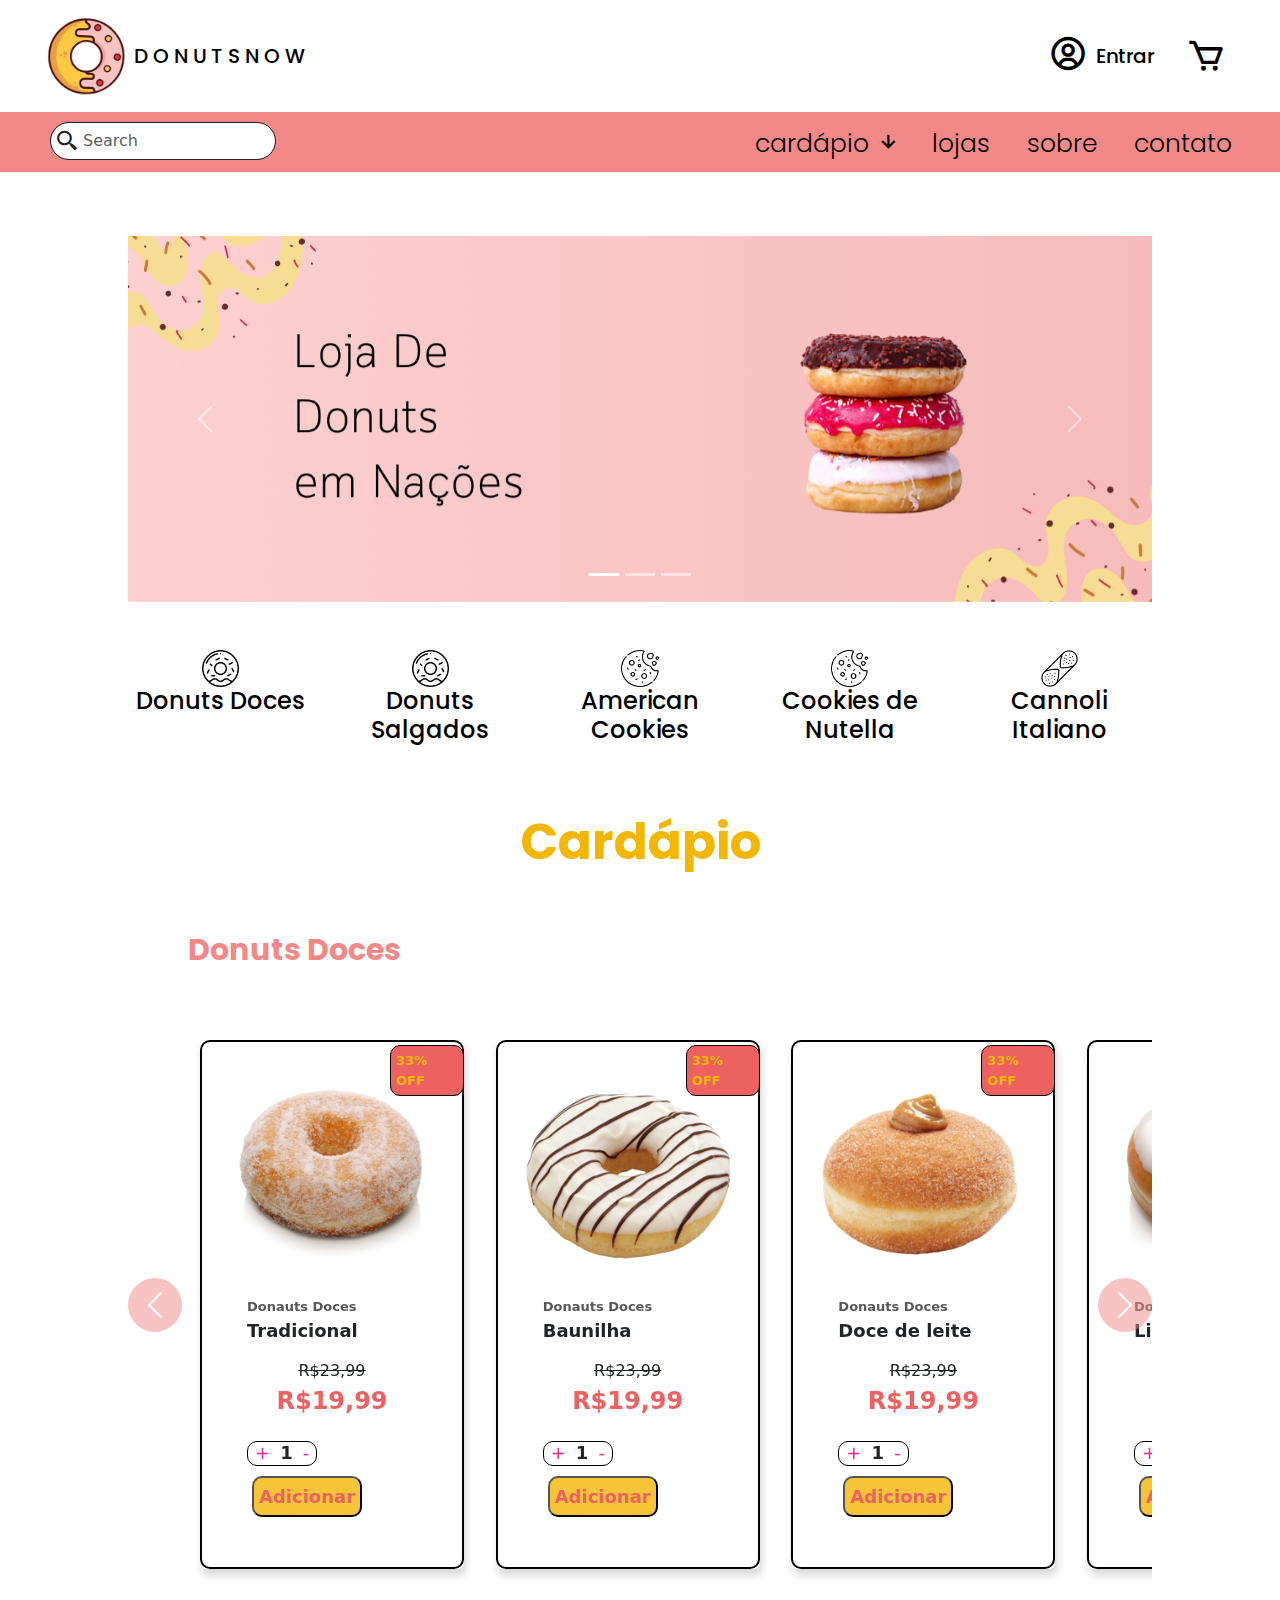
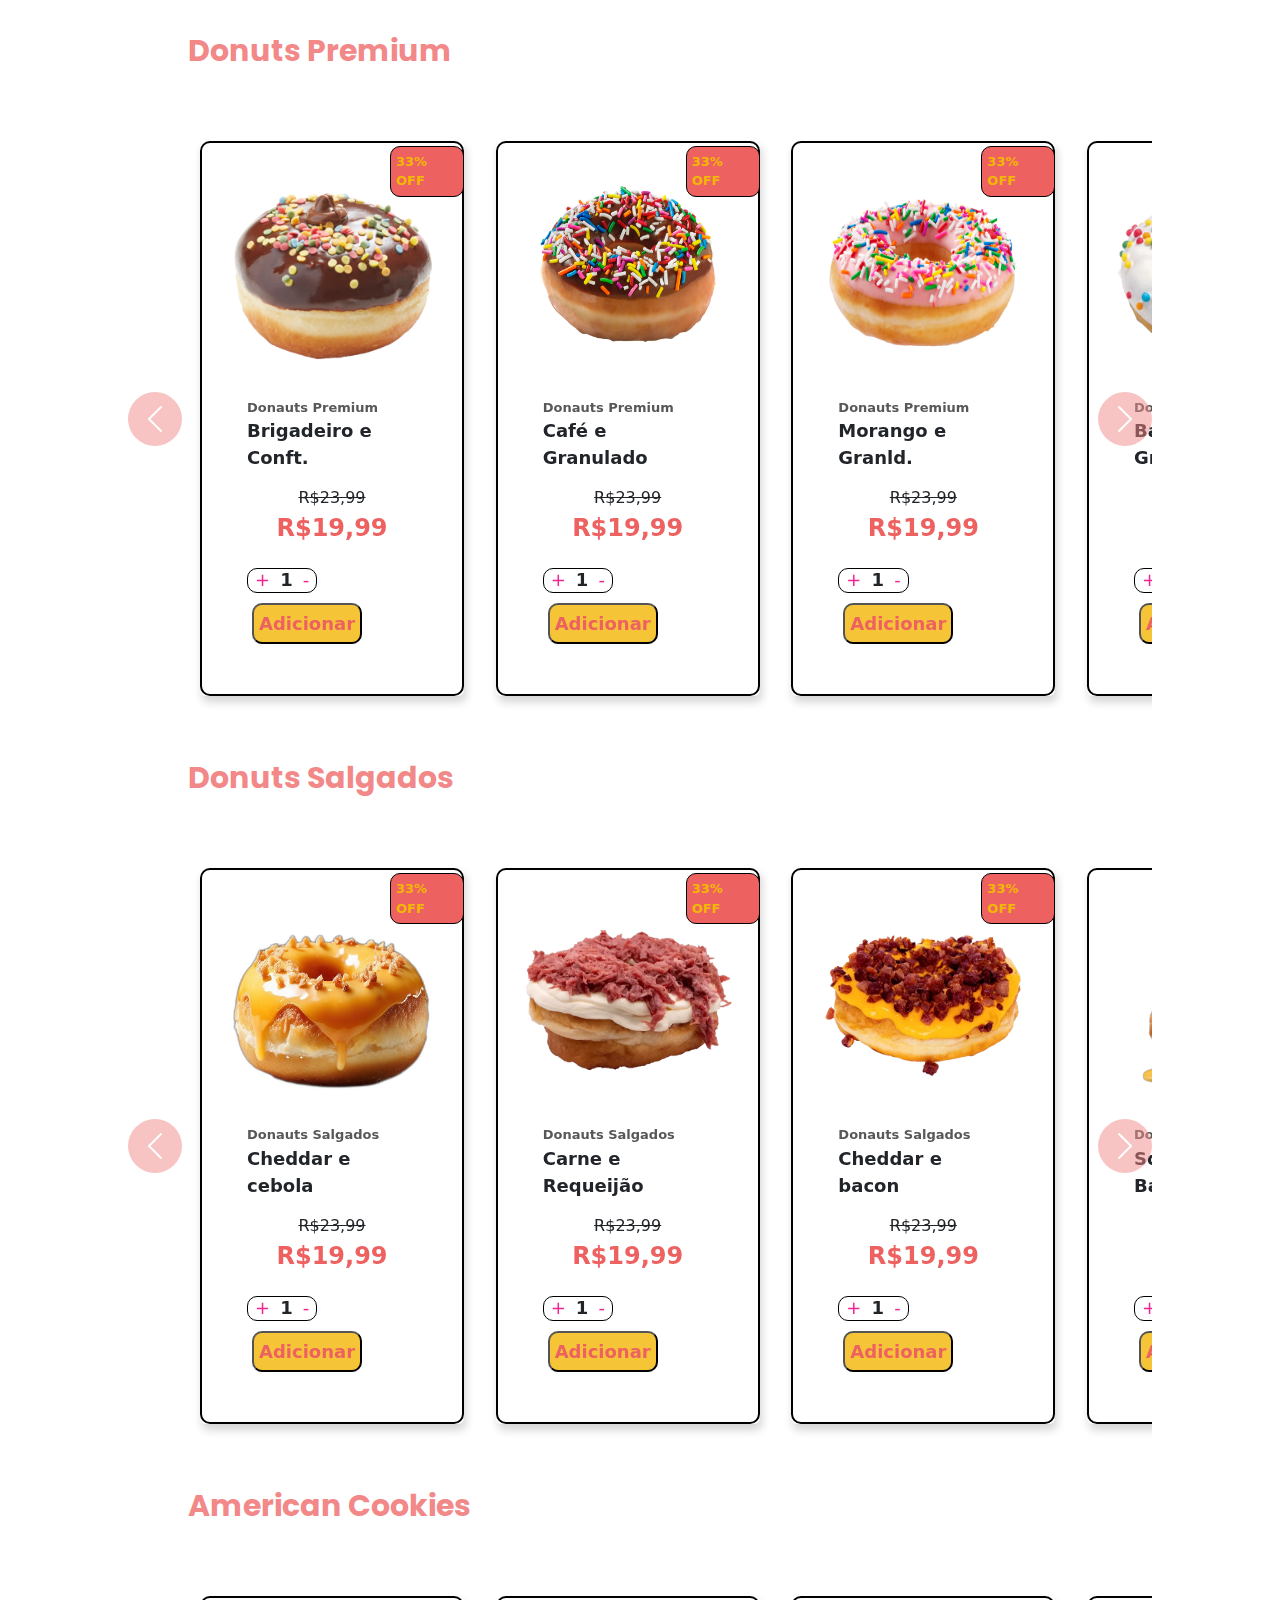
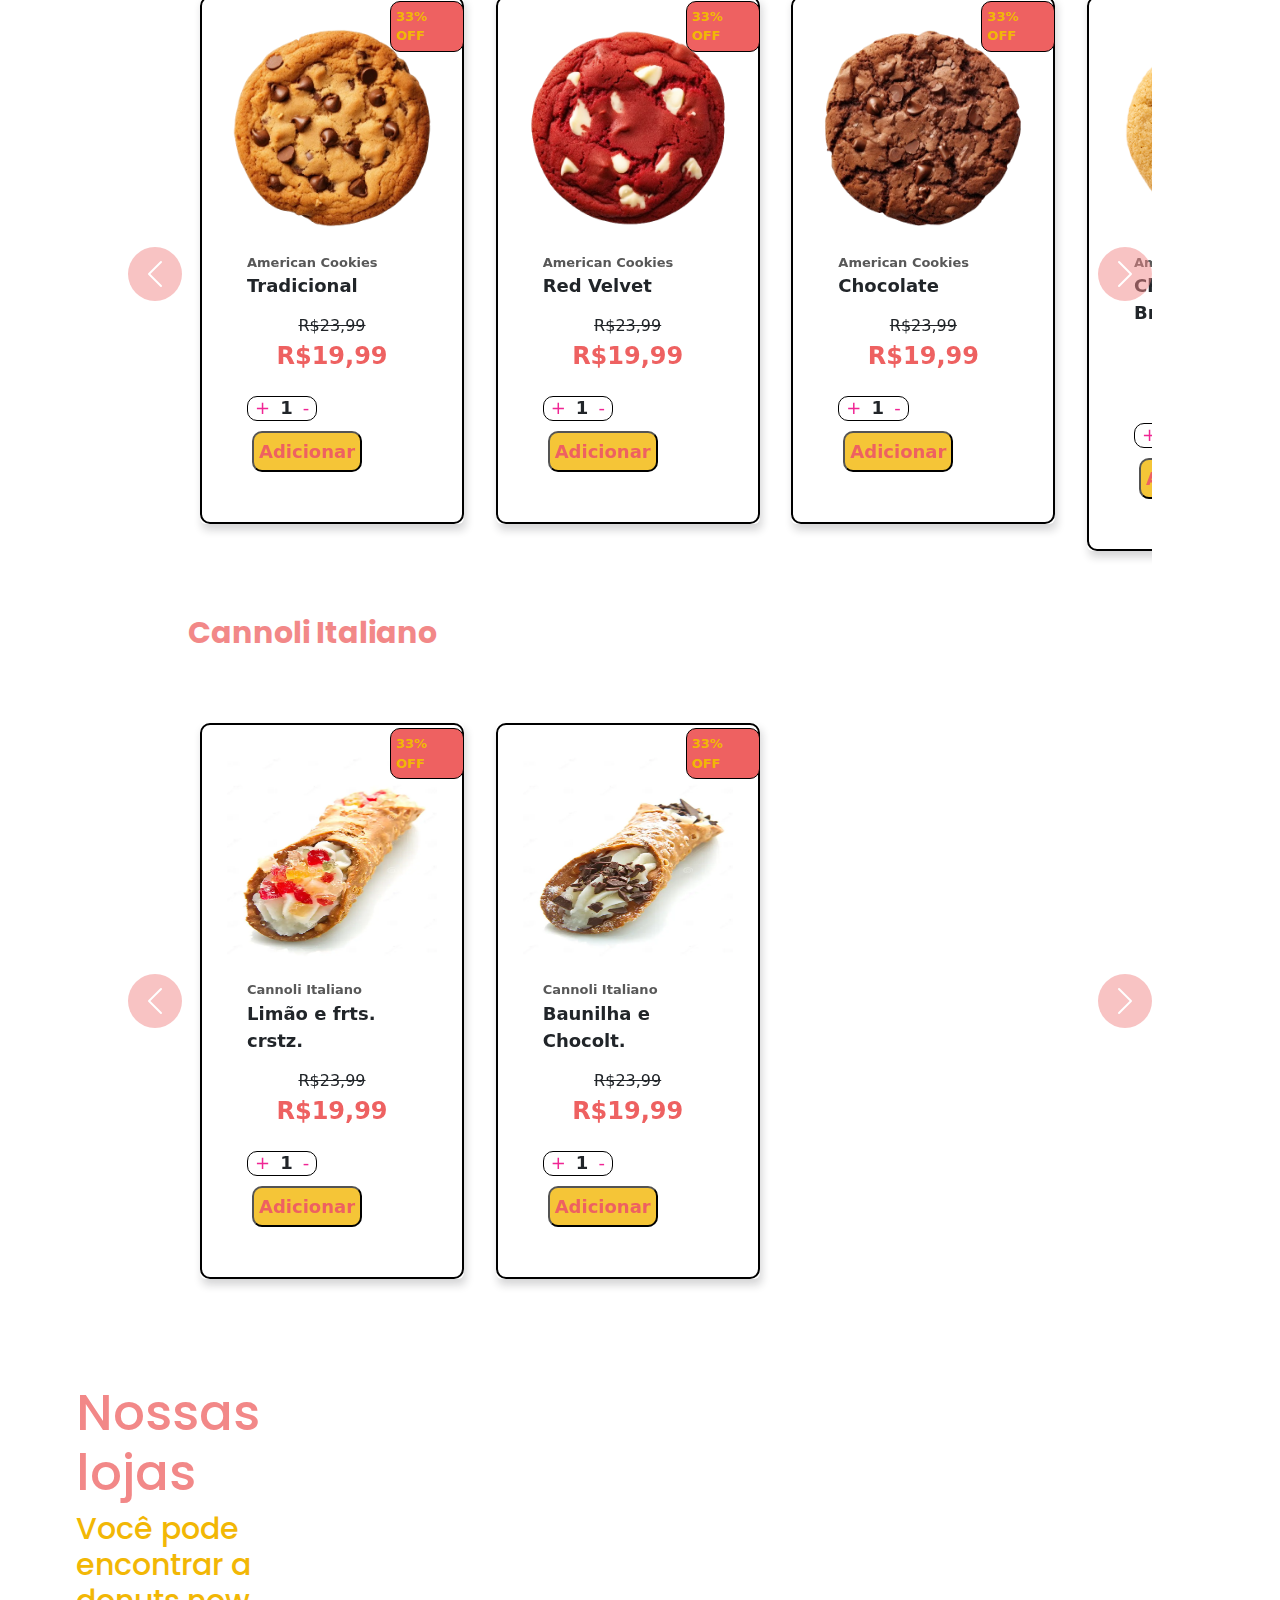
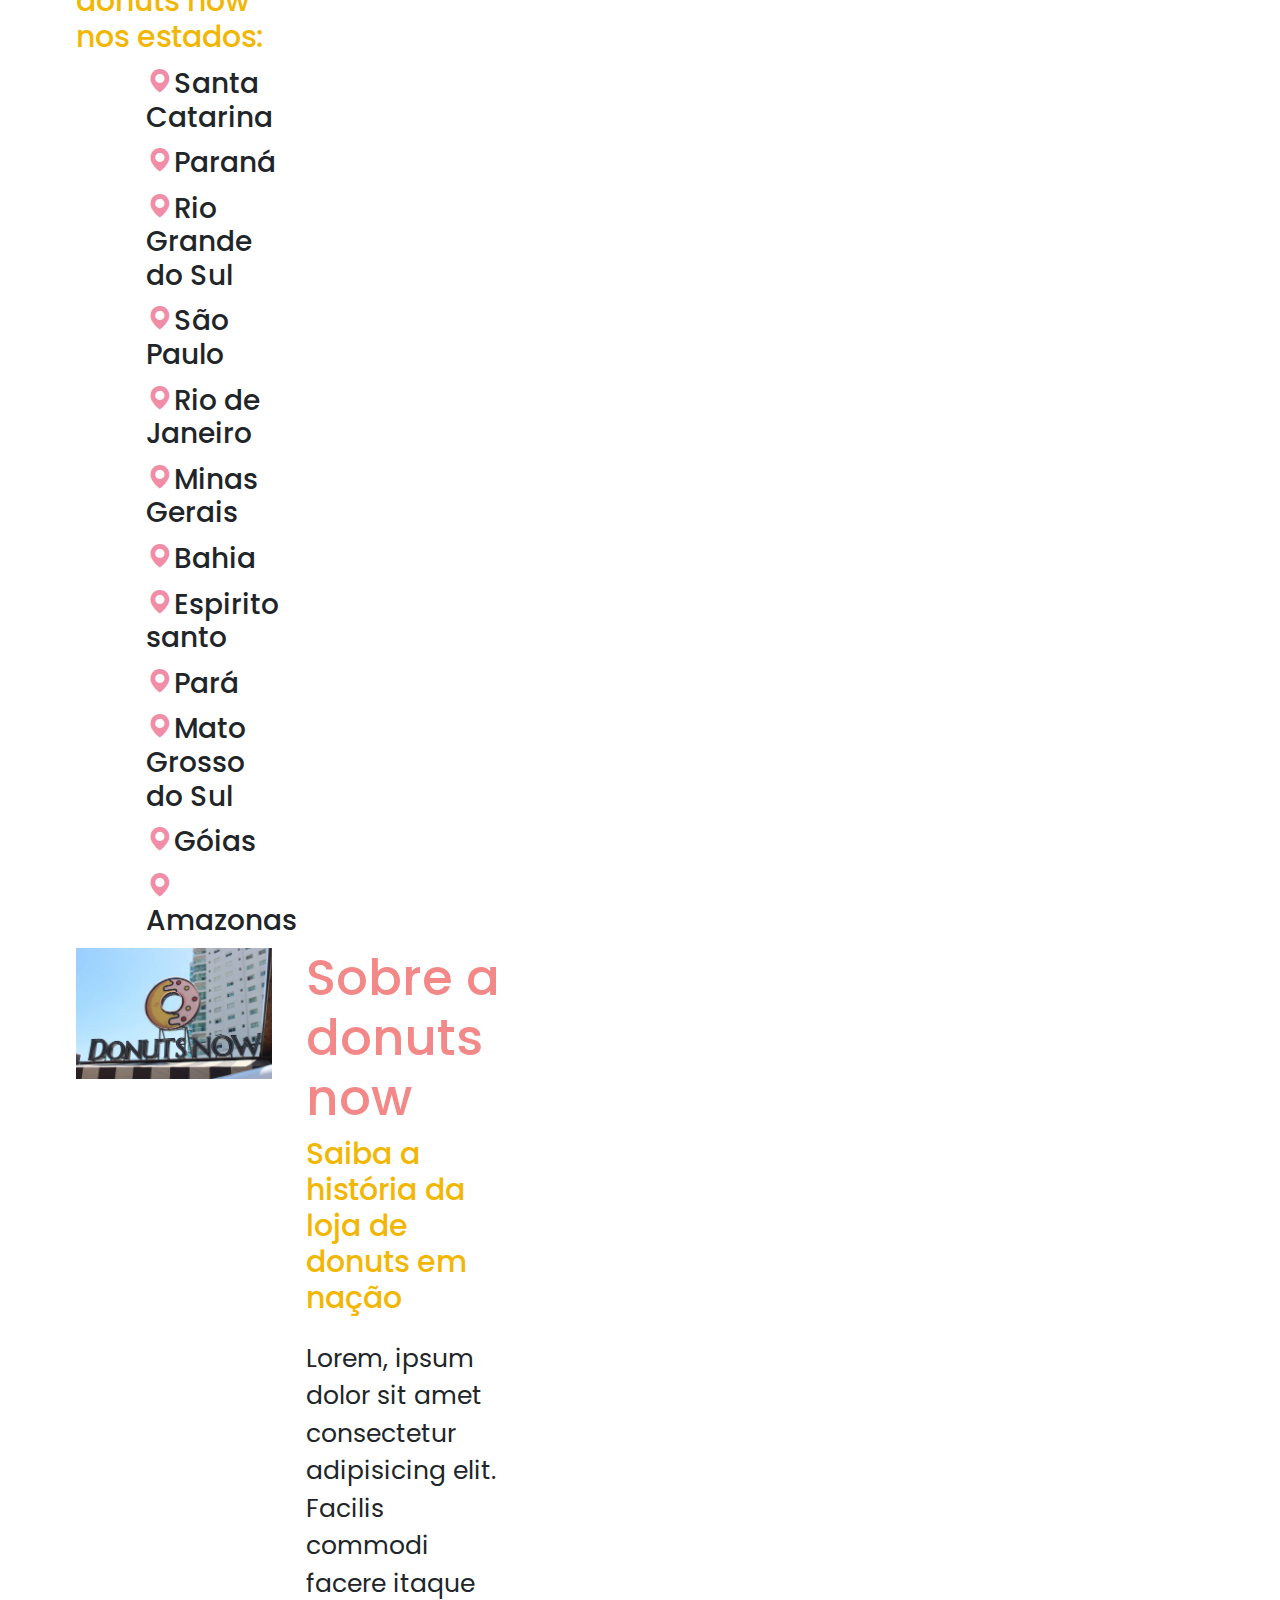
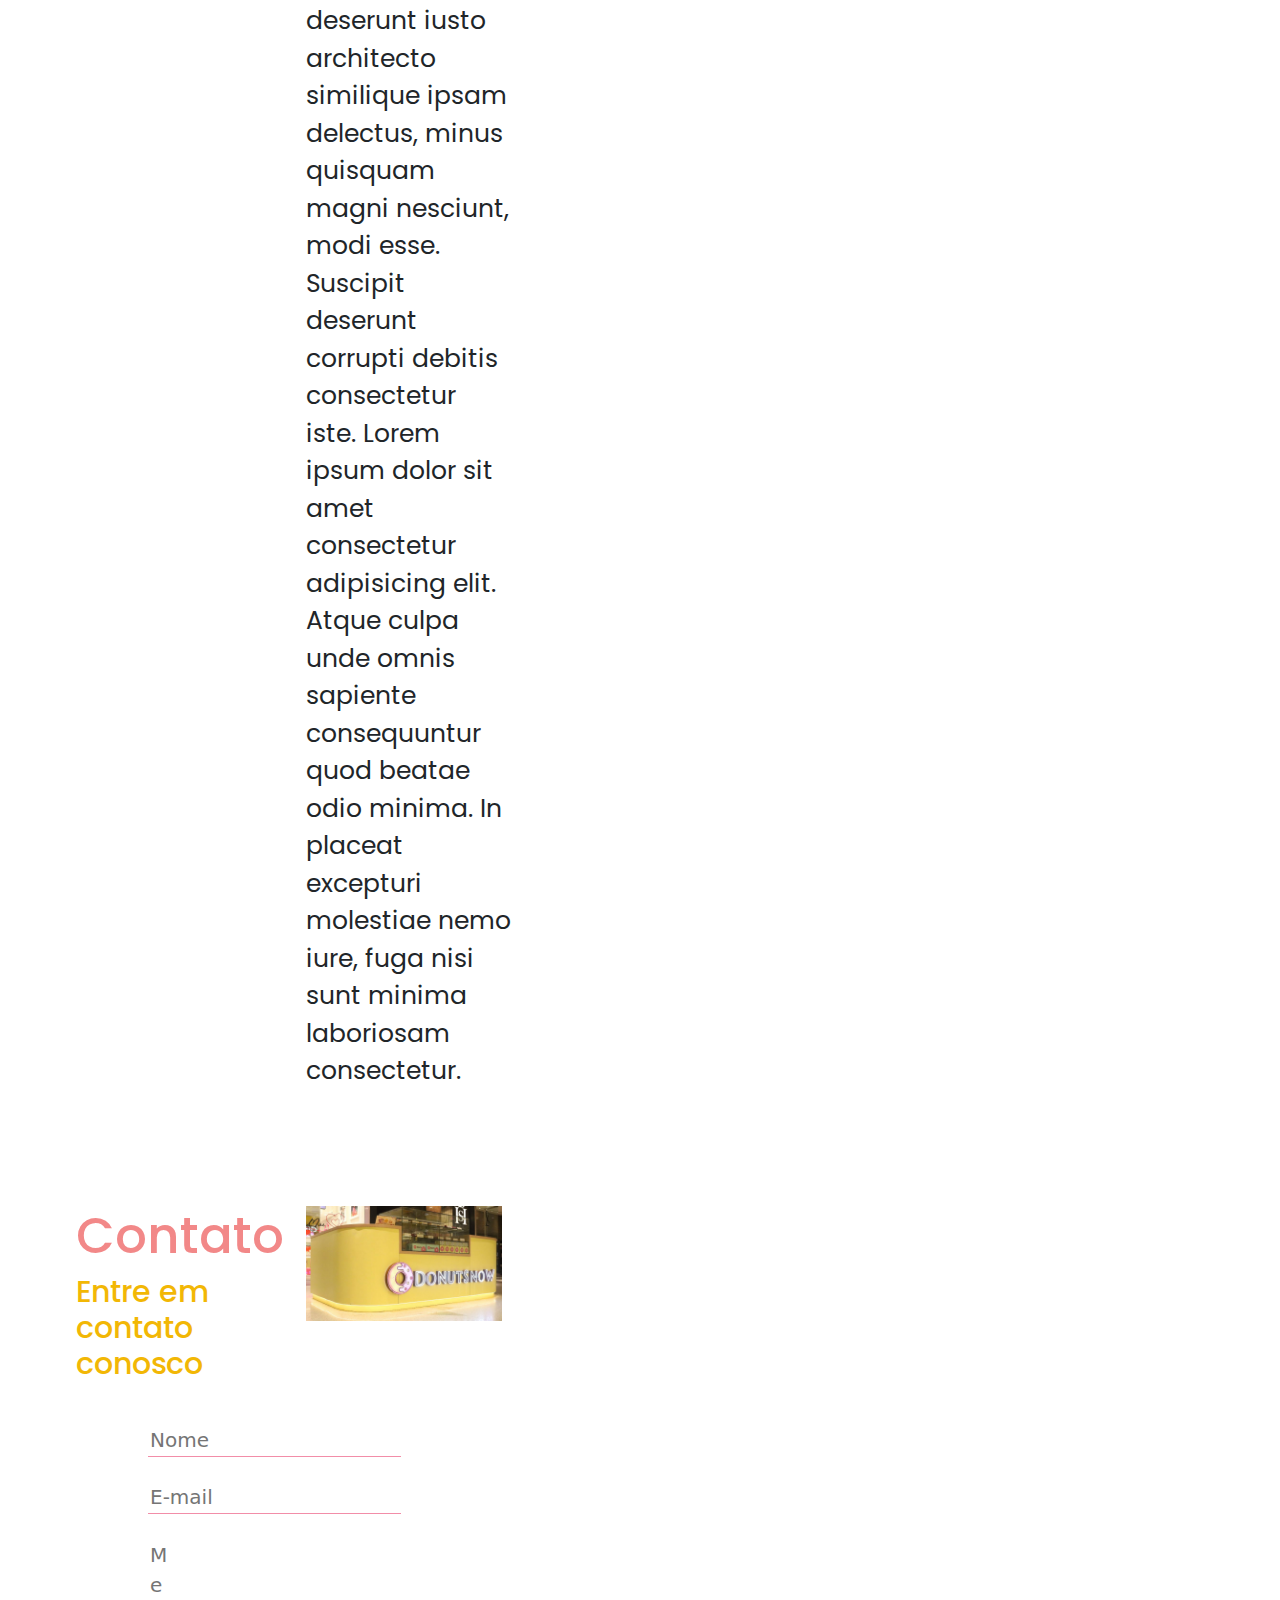
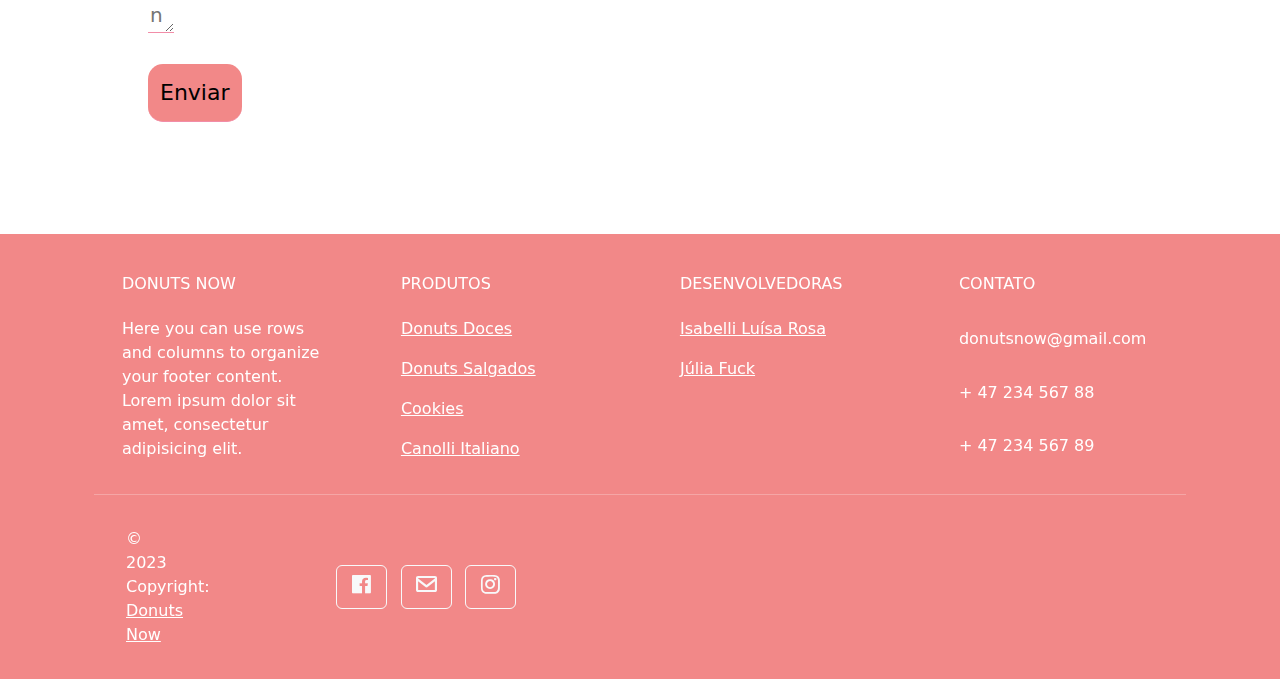
==== commit c1e9ffee: "tentativa 1" ====
--- a/index.html
+++ b/index.html
@@ -100,23 +100,23 @@
     <!-- Outra forma de ir para o cardapio começo-->
     <section class="text-center mt-5 itens">
       <div class="row">
-        <div class="col-md-4 col-lg-2">
+        <div class="">
           <a href="#"><img src="imagens/donut.png" alt=""></a>
           <h3 class="d-block fs-4"><a href="#">Donuts Doces</a></h3>
         </div>
-        <div class="col-md-4 col-lg-2">
+        <div class="">
           <a href="#"><img src="imagens/donut.png" alt=""></a>
           <h3 class="d-block fs-4"><a href="#">Donuts Salgados</a></h3>
         </div>
-        <div class=" col-md-4 col-lg-2">
+        <div class=" ">
           <a href="#"><img src="imagens/cookie.png" alt=""></a>
           <h3 class="d-block fs-4"><a href="#">American Cookies</a></h3>
         </div>
-        <div class=" col-md-4 col-lg-2 centralizar">
+        <div class="">
           <a href="#"><img src="imagens/cookie.png" alt=""></a>
           <h3 class="d-block fs-4"><a href="#">Cookies de Nutella</a></h3>
         </div>
-        <div class=" col-md-4 col-lg-2 centralizar">
+        <div class="">
           <a href="#"><img src="imagens/cannoli.png" alt=""></a>
           <h3 class="d-block fs-4"><a href="#">Cannoli Italiano</a></h3>
         </div>
--- a/style1.css
+++ b/style1.css
@@ -131,7 +131,6 @@
 .menu li a {
     color: var(--font);
     text-decoration: none;
-
     display: block;
 }
 
@@ -193,19 +192,19 @@
     z-index: 1;
 }
 
-.itens img {
-    width: 30%;
-}
-
-.itens {
-    width: 70%;
-    margin: auto;
+.row div {
+    width: 20%;
+}
+
+.row div img {
+    width: 20%;
    
-}
-
-.itens div{
-    margin: 10px;
-    margin-left: 20px;
+   
+}
+
+.itens{
+   width: 80%;
+   margin: auto;
 }
 
 /*Cardapio */
@@ -519,7 +518,12 @@
         margin: auto;
         margin-top: 30px;
     }
+
+    .row div img {
+        width: 30%;
+       
     
+}
 }
 
 @media(max-width:842px){
@@ -653,10 +657,7 @@
         color: var(--cor-texto);
     }
 
-    .itens .row{
-        width: 20%;
-        display: block ruby;
-    }
+   
 
     .itens img{
         width: 40% ;
@@ -692,7 +693,7 @@
         display: none;
     }
 
-    .itens img{
+    .itens .row img{
         width: 60%;
     }
 
@@ -715,7 +716,7 @@
 
 }
 @media(max-width:468px) {
-    .itens img{
+    .itens .row img{
         width: 80%;
     }
 
@@ -723,6 +724,7 @@
         font-size: 25px;
         margin-top: 10px;
         padding: 15px;
+        font-weight: 300;
     }
 
     .categoria-cardapio{
@@ -754,6 +756,10 @@
 
     .topoSite img {
         width: 40px;
+    }
+
+    .itens div{
+        margin-left: 0;
     }
 
 }
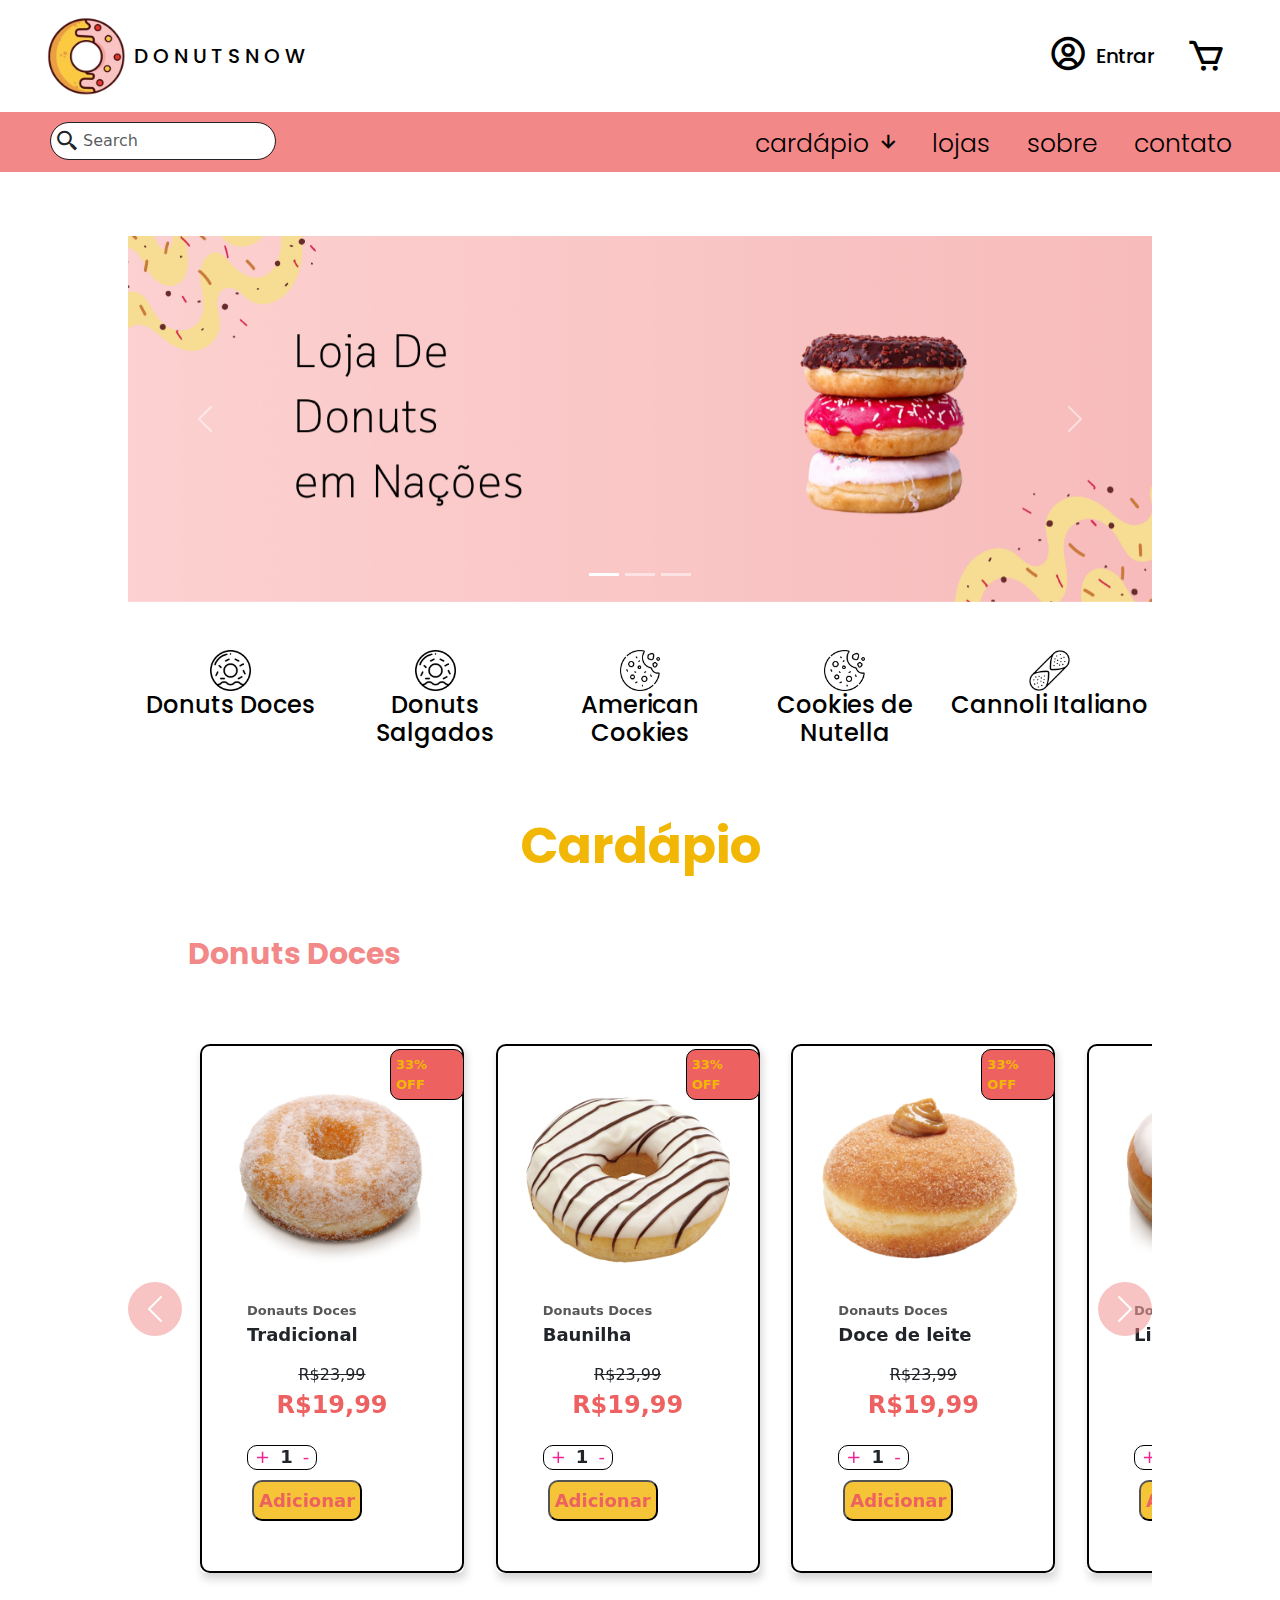
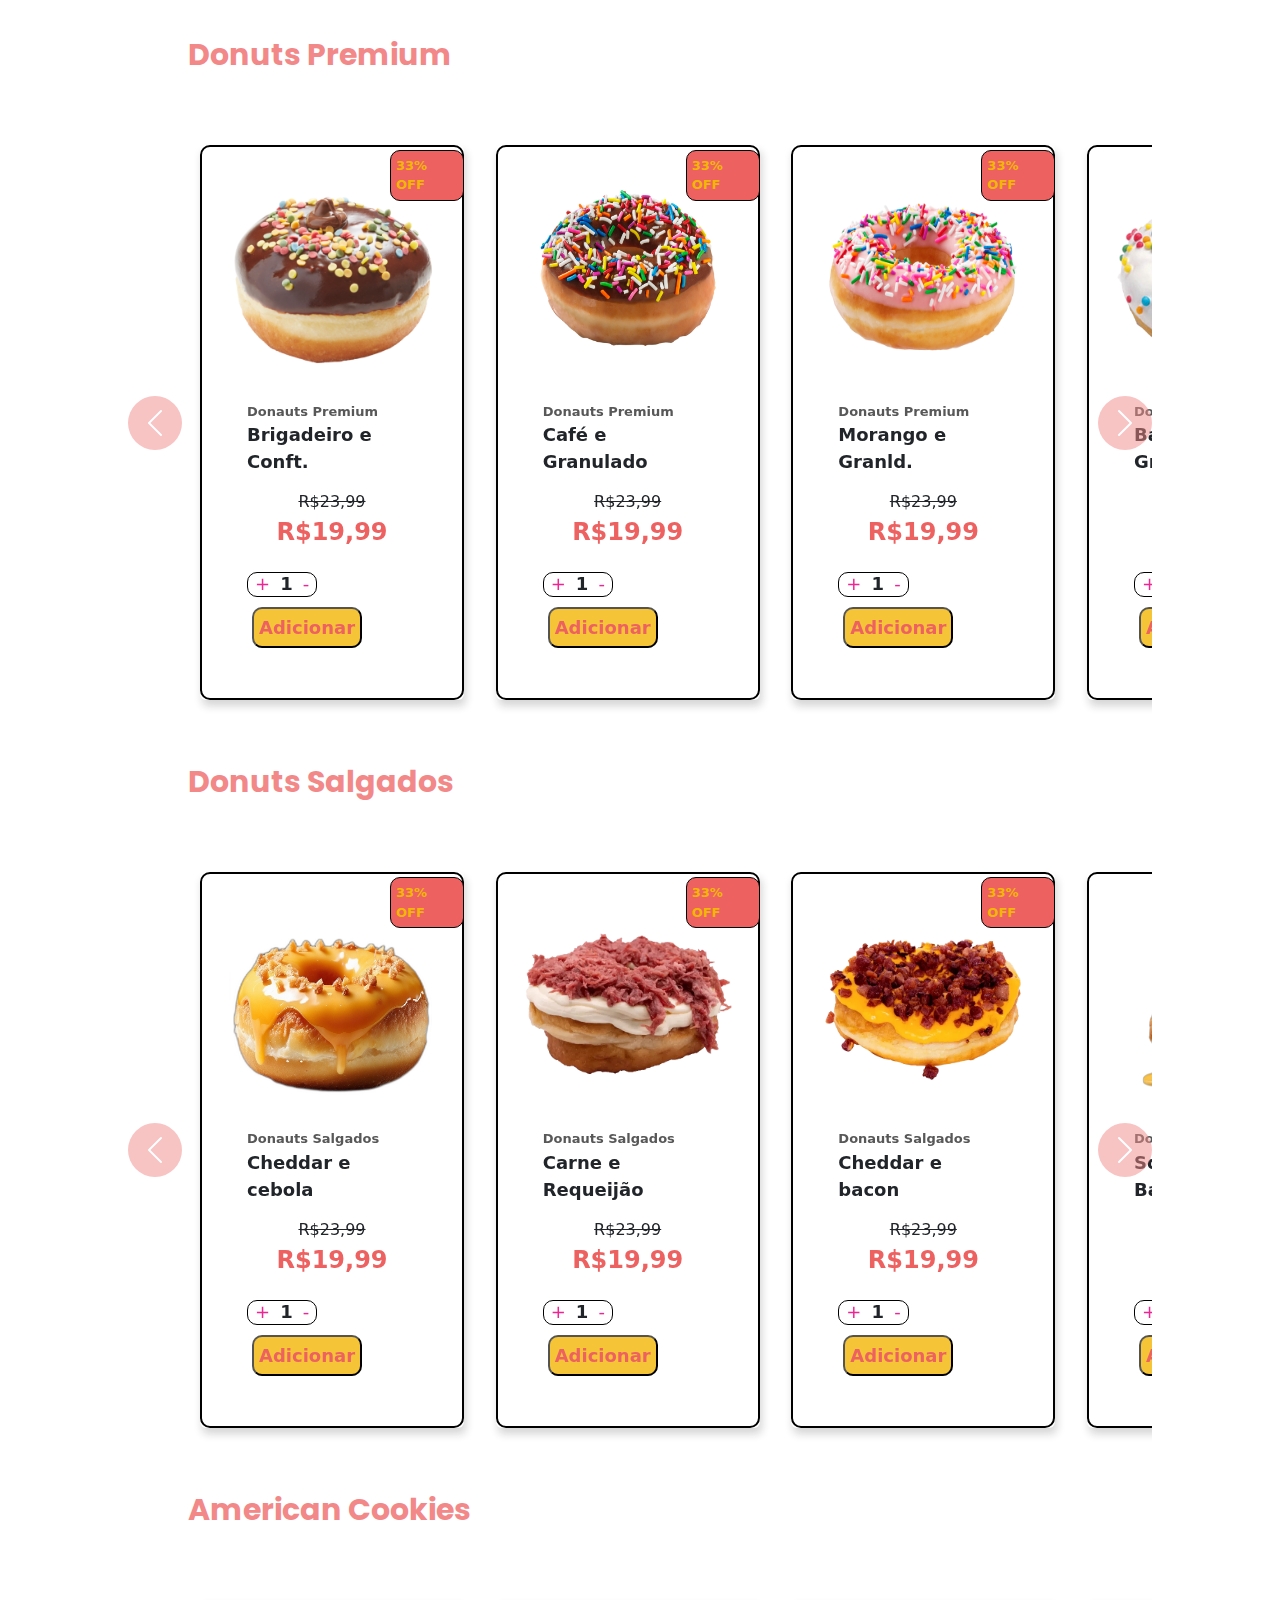
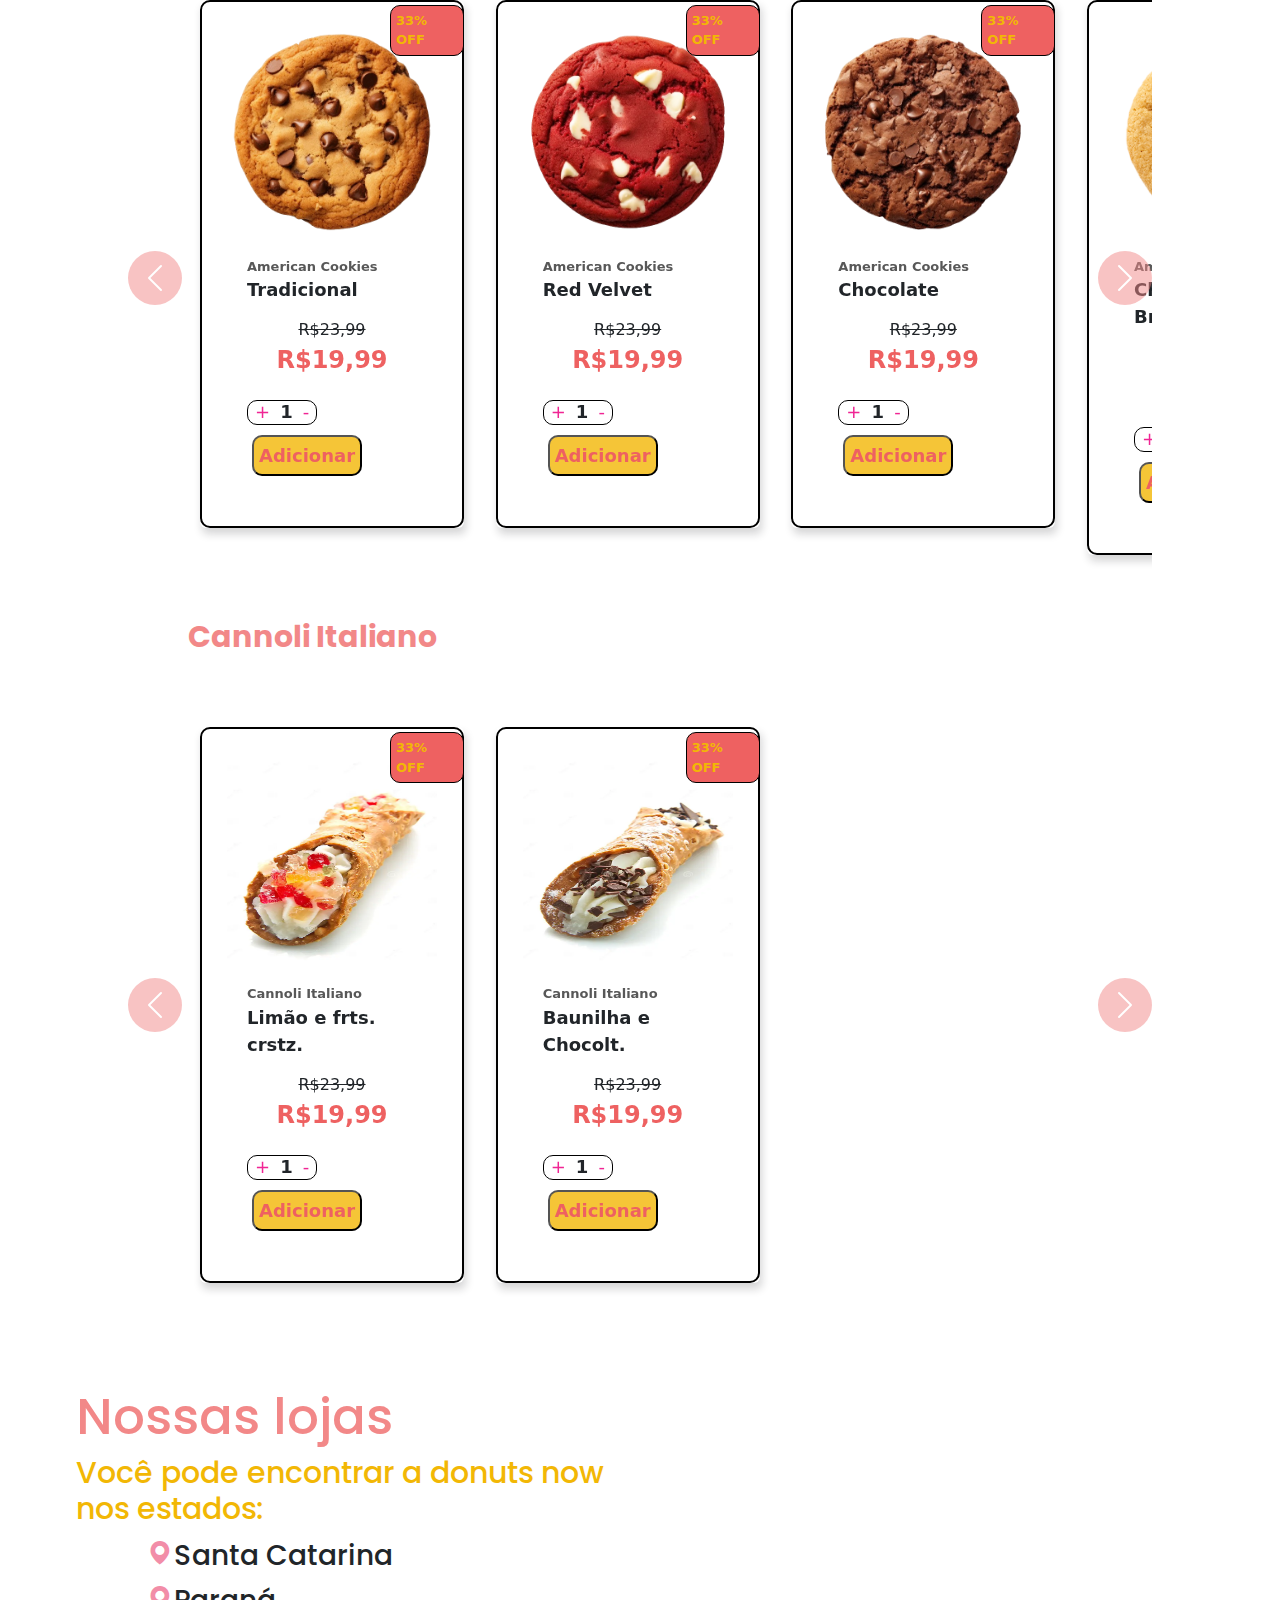
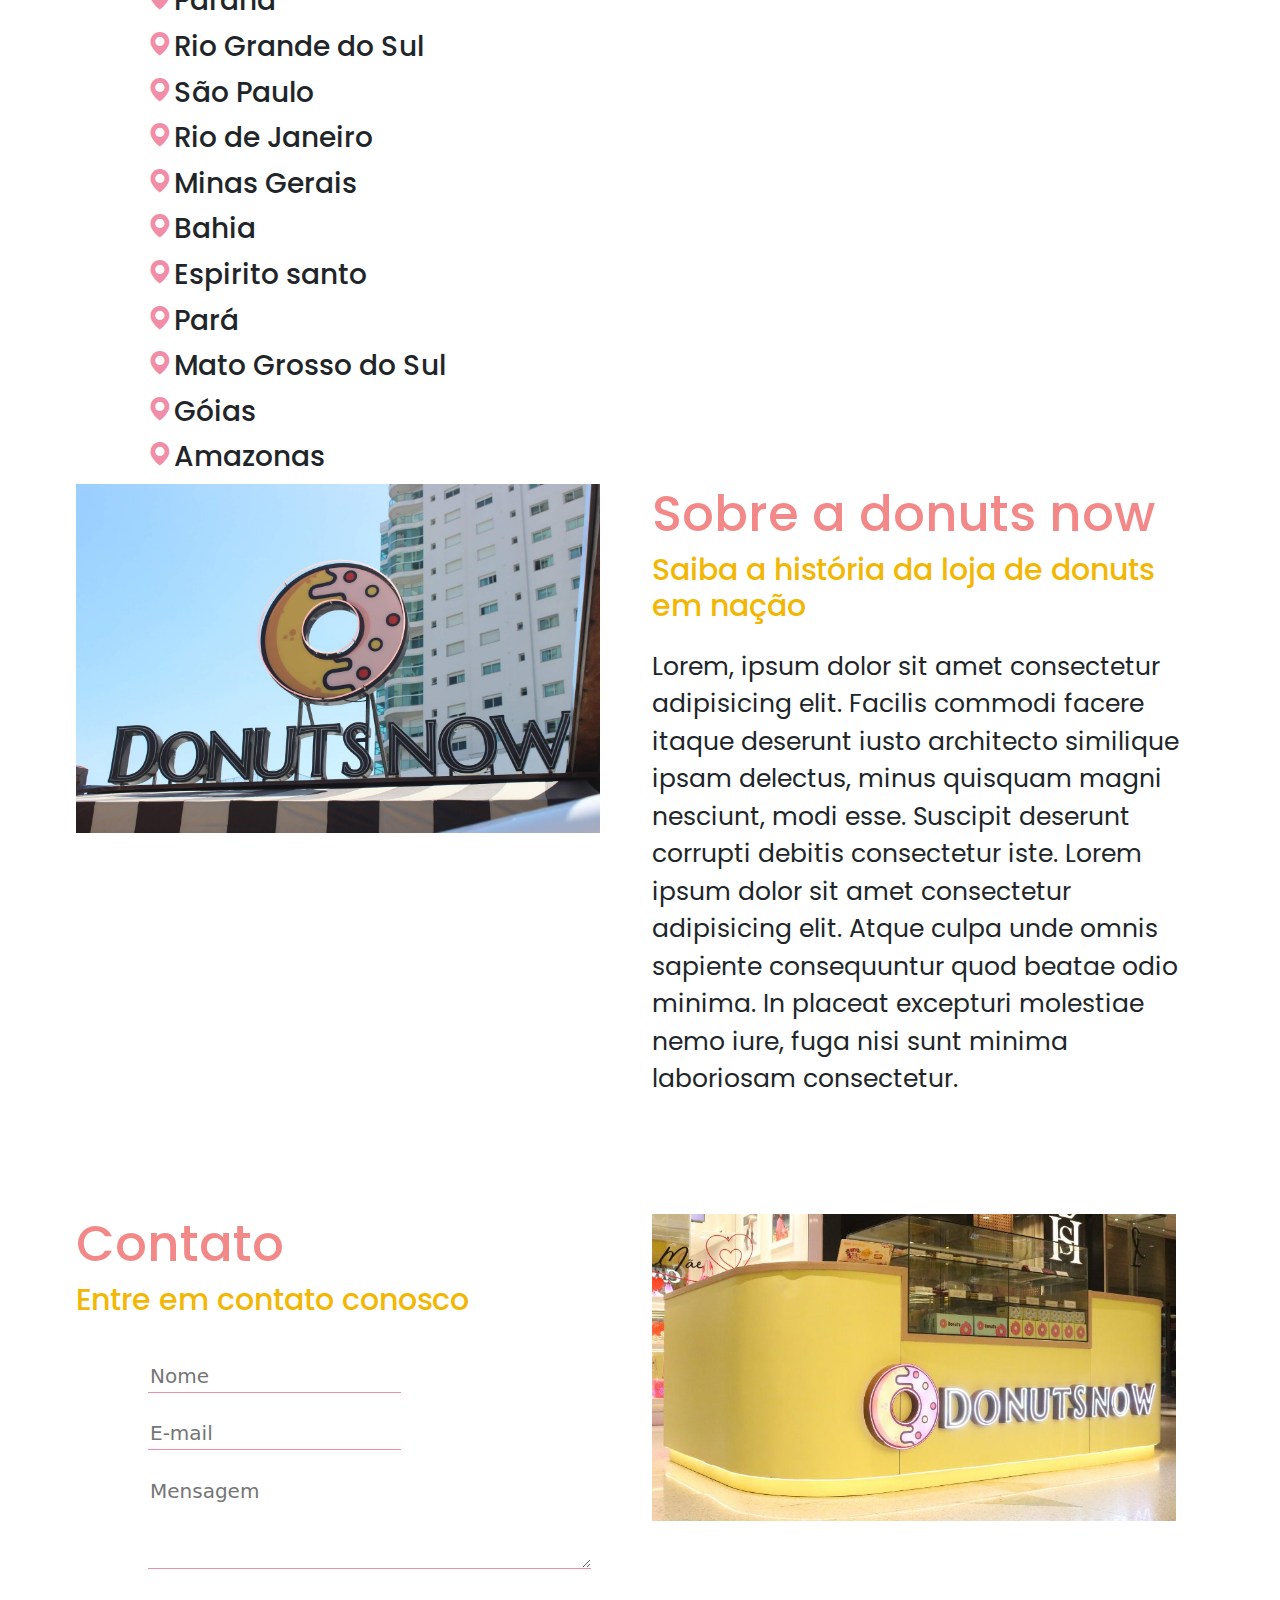
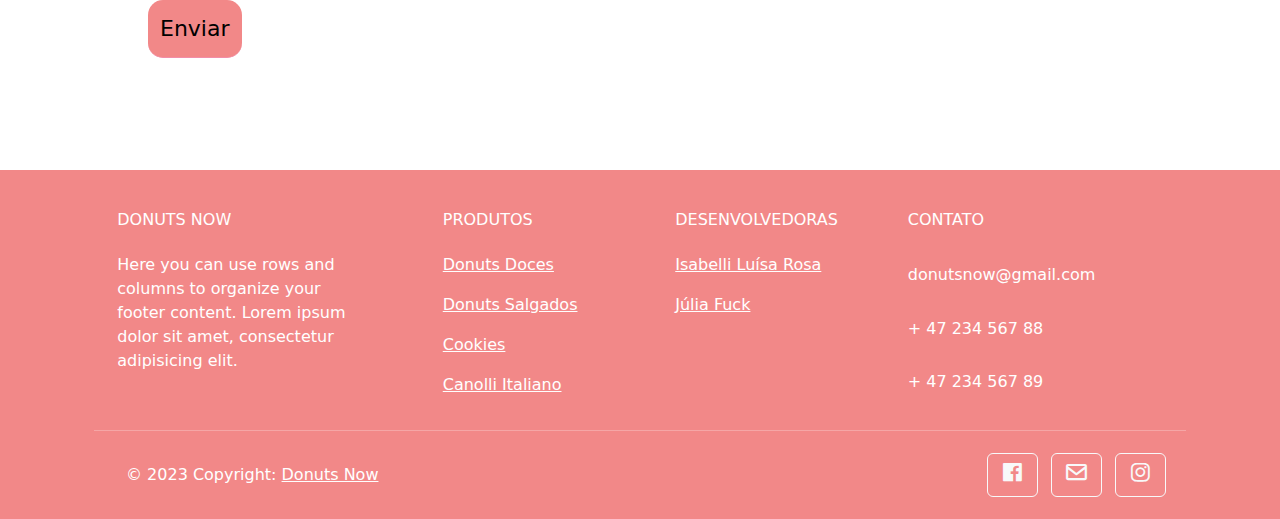
==== commit 52890c06: "tentativa 2" ====
--- a/index.html
+++ b/index.html
@@ -99,7 +99,7 @@
     </section>
     <!-- Outra forma de ir para o cardapio começo-->
     <section class="text-center mt-5 itens">
-      <div class="row">
+      <div class="linha">
         <div class="">
           <a href="#"><img src="imagens/donut.png" alt=""></a>
           <h3 class="d-block fs-4"><a href="#">Donuts Doces</a></h3>
--- a/style1.css
+++ b/style1.css
@@ -192,14 +192,18 @@
     z-index: 1;
 }
 
-.row div {
+.linha div {
     width: 20%;
 }
 
-.row div img {
+.itens .linha img {
     width: 20%;
    
    
+}
+
+.linha{
+    display: flex;
 }
 
 .itens{
@@ -519,7 +523,7 @@
         margin-top: 30px;
     }
 
-    .row div img {
+    .itens .linha img {
         width: 30%;
        
     
@@ -659,7 +663,7 @@
 
    
 
-    .itens img{
+    .itens .linha img{
         width: 40% ;
     }
 
@@ -693,7 +697,7 @@
         display: none;
     }
 
-    .itens .row img{
+    .itens .linha img{
         width: 60%;
     }
 
@@ -716,8 +720,8 @@
 
 }
 @media(max-width:468px) {
-    .itens .row img{
-        width: 80%;
+    .itens  .linha img{
+        width: 60%;
     }
 
     .titulo-cardapio{
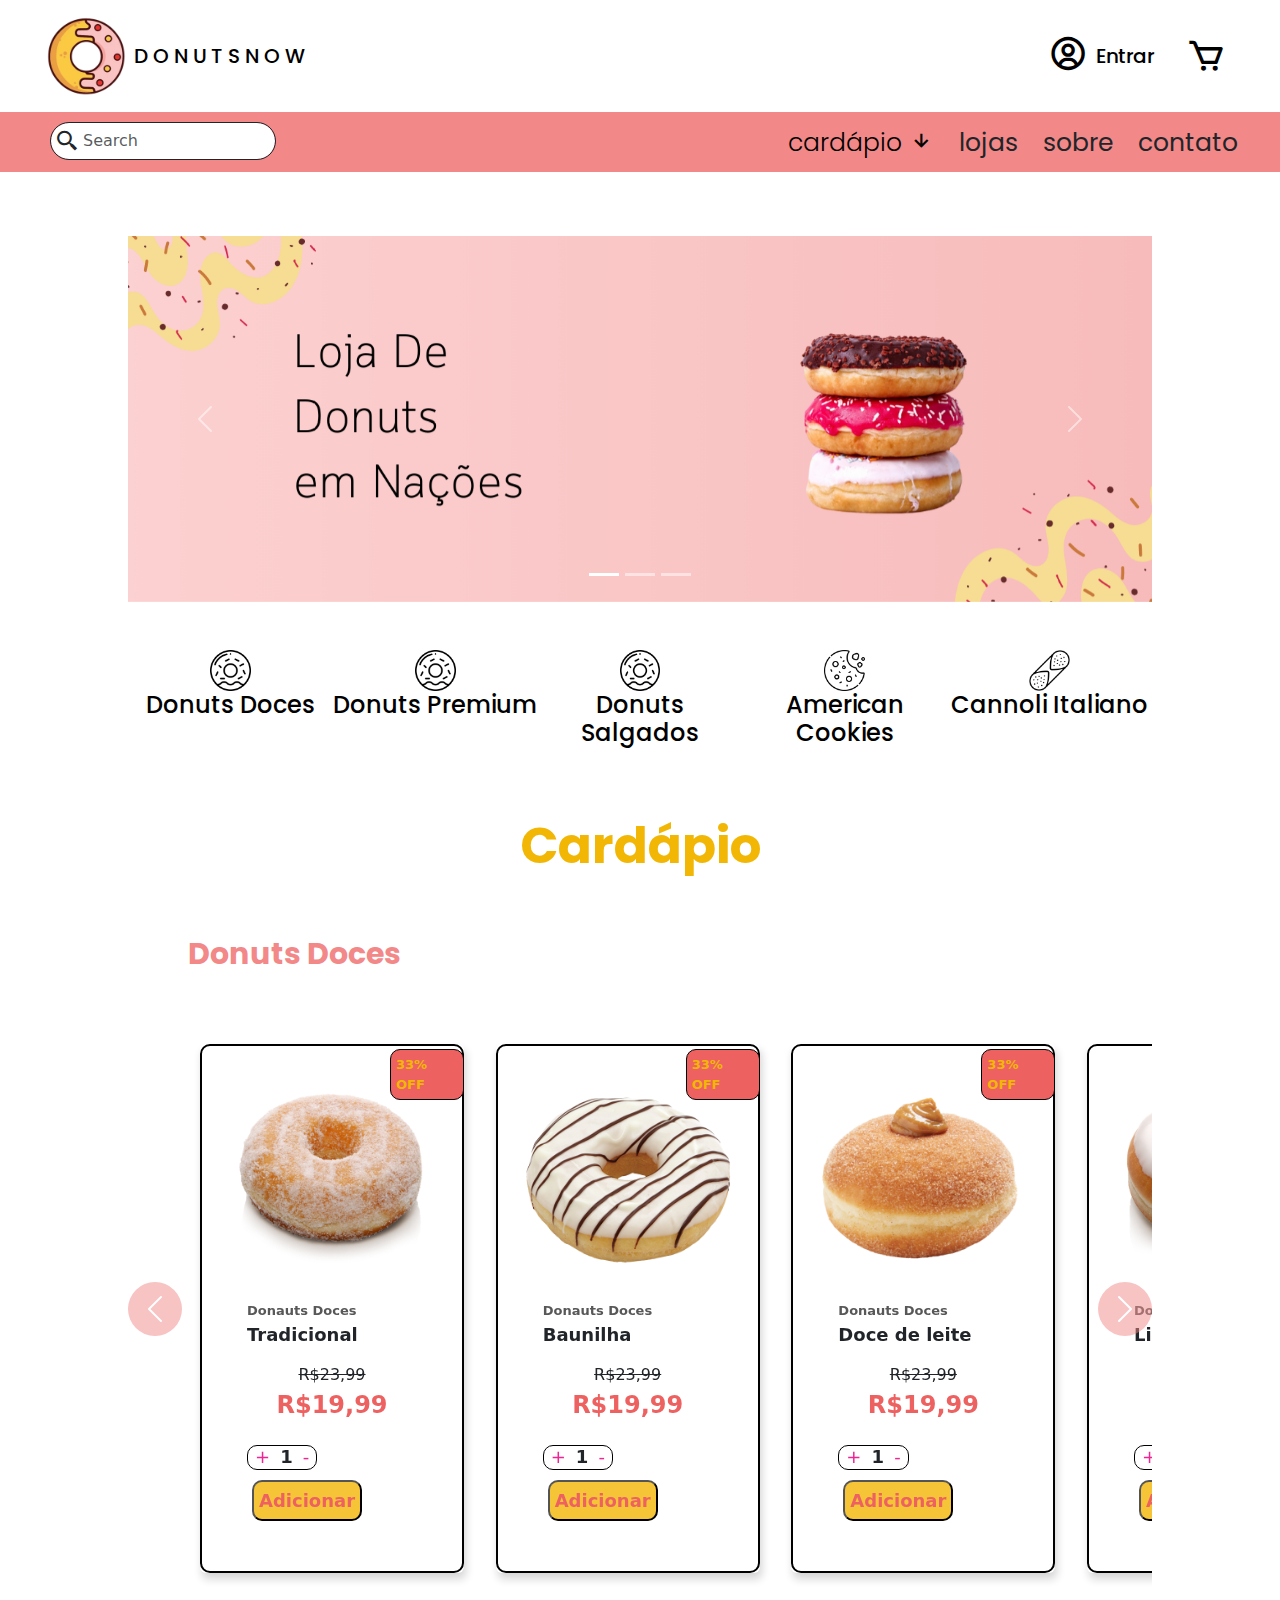
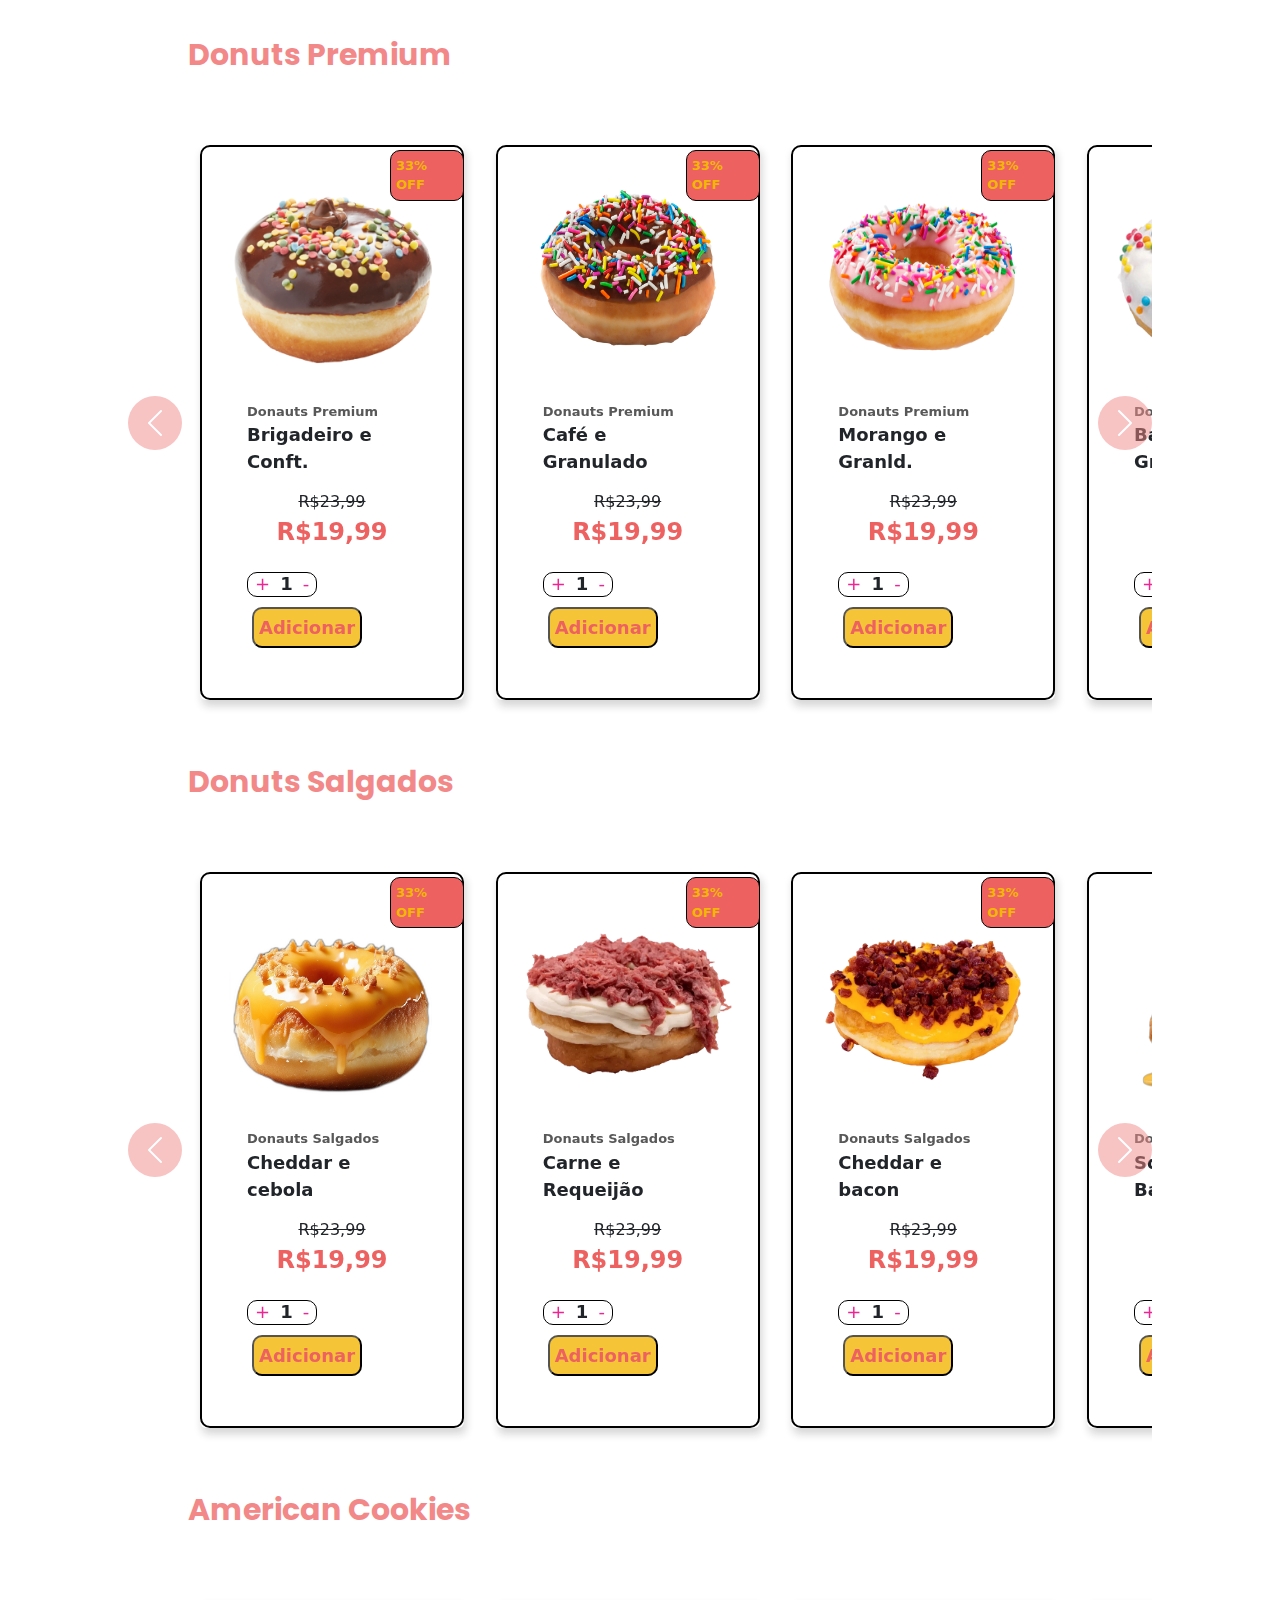
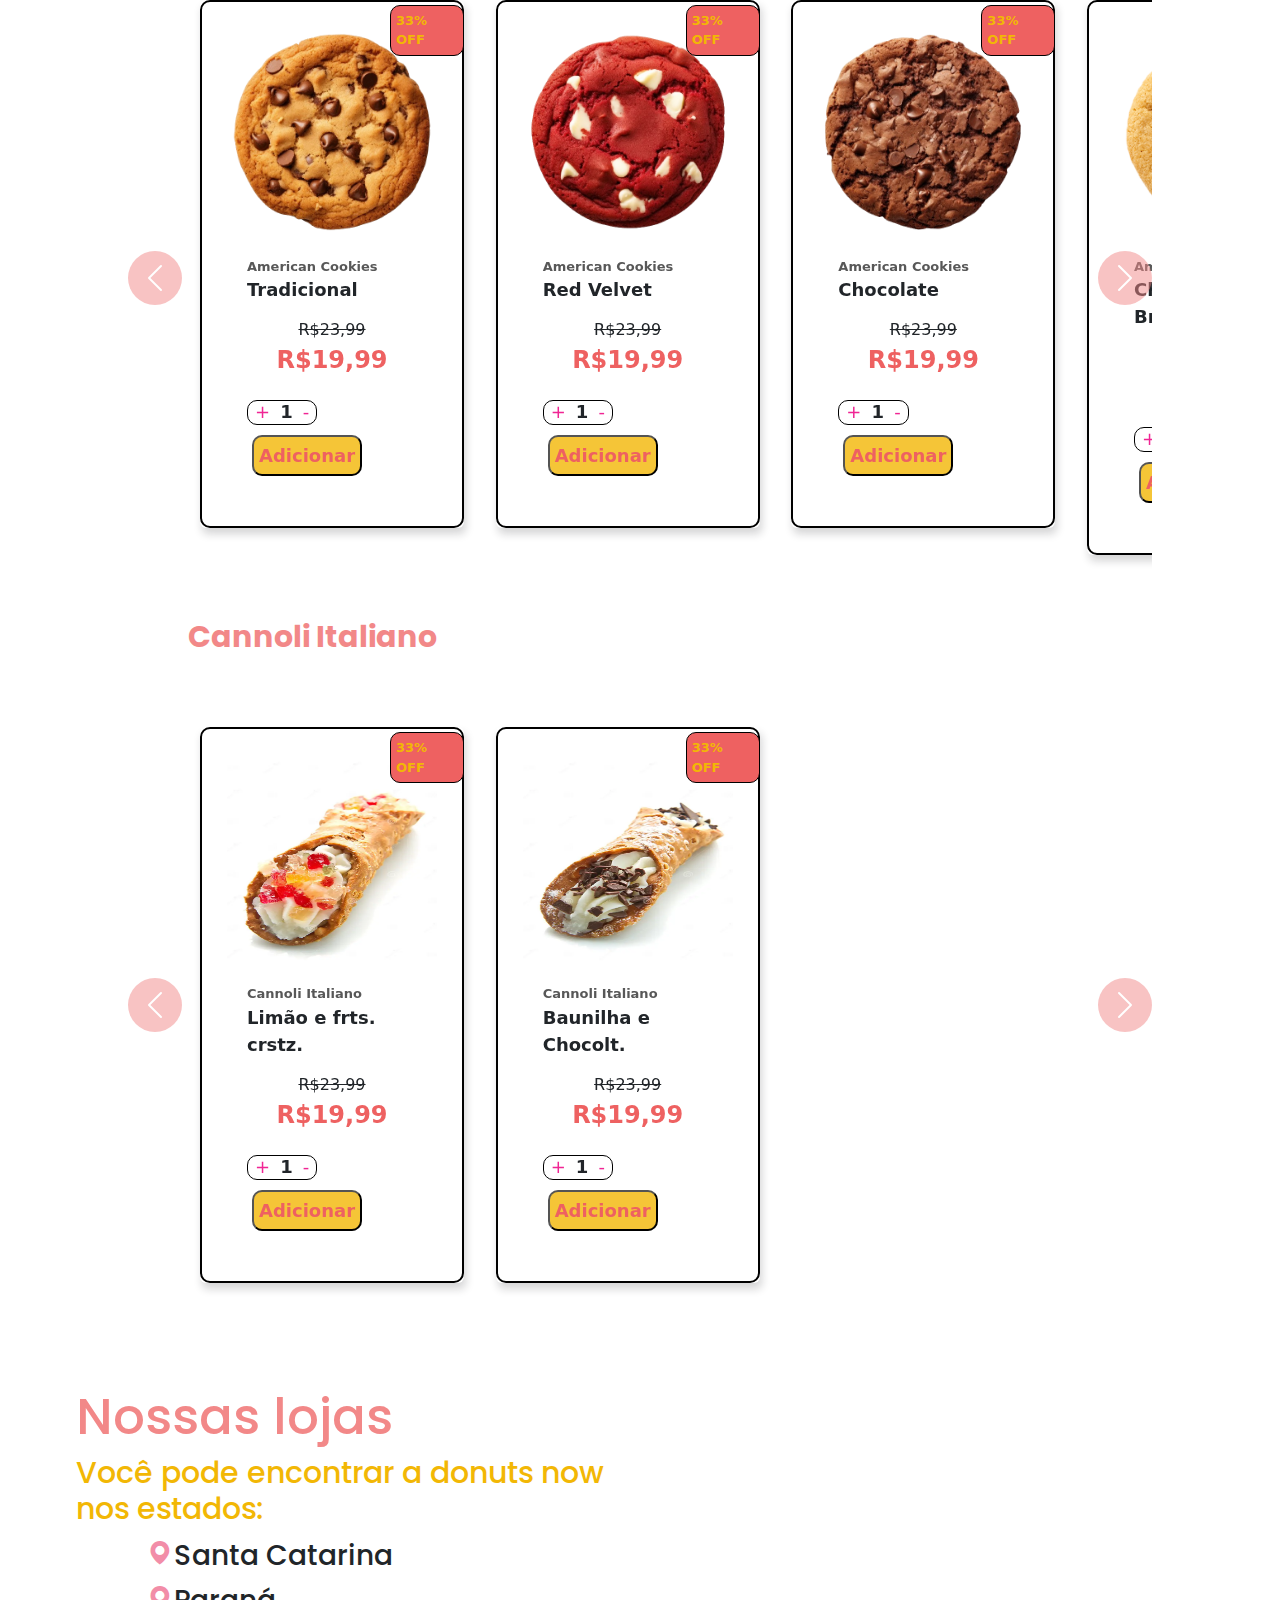
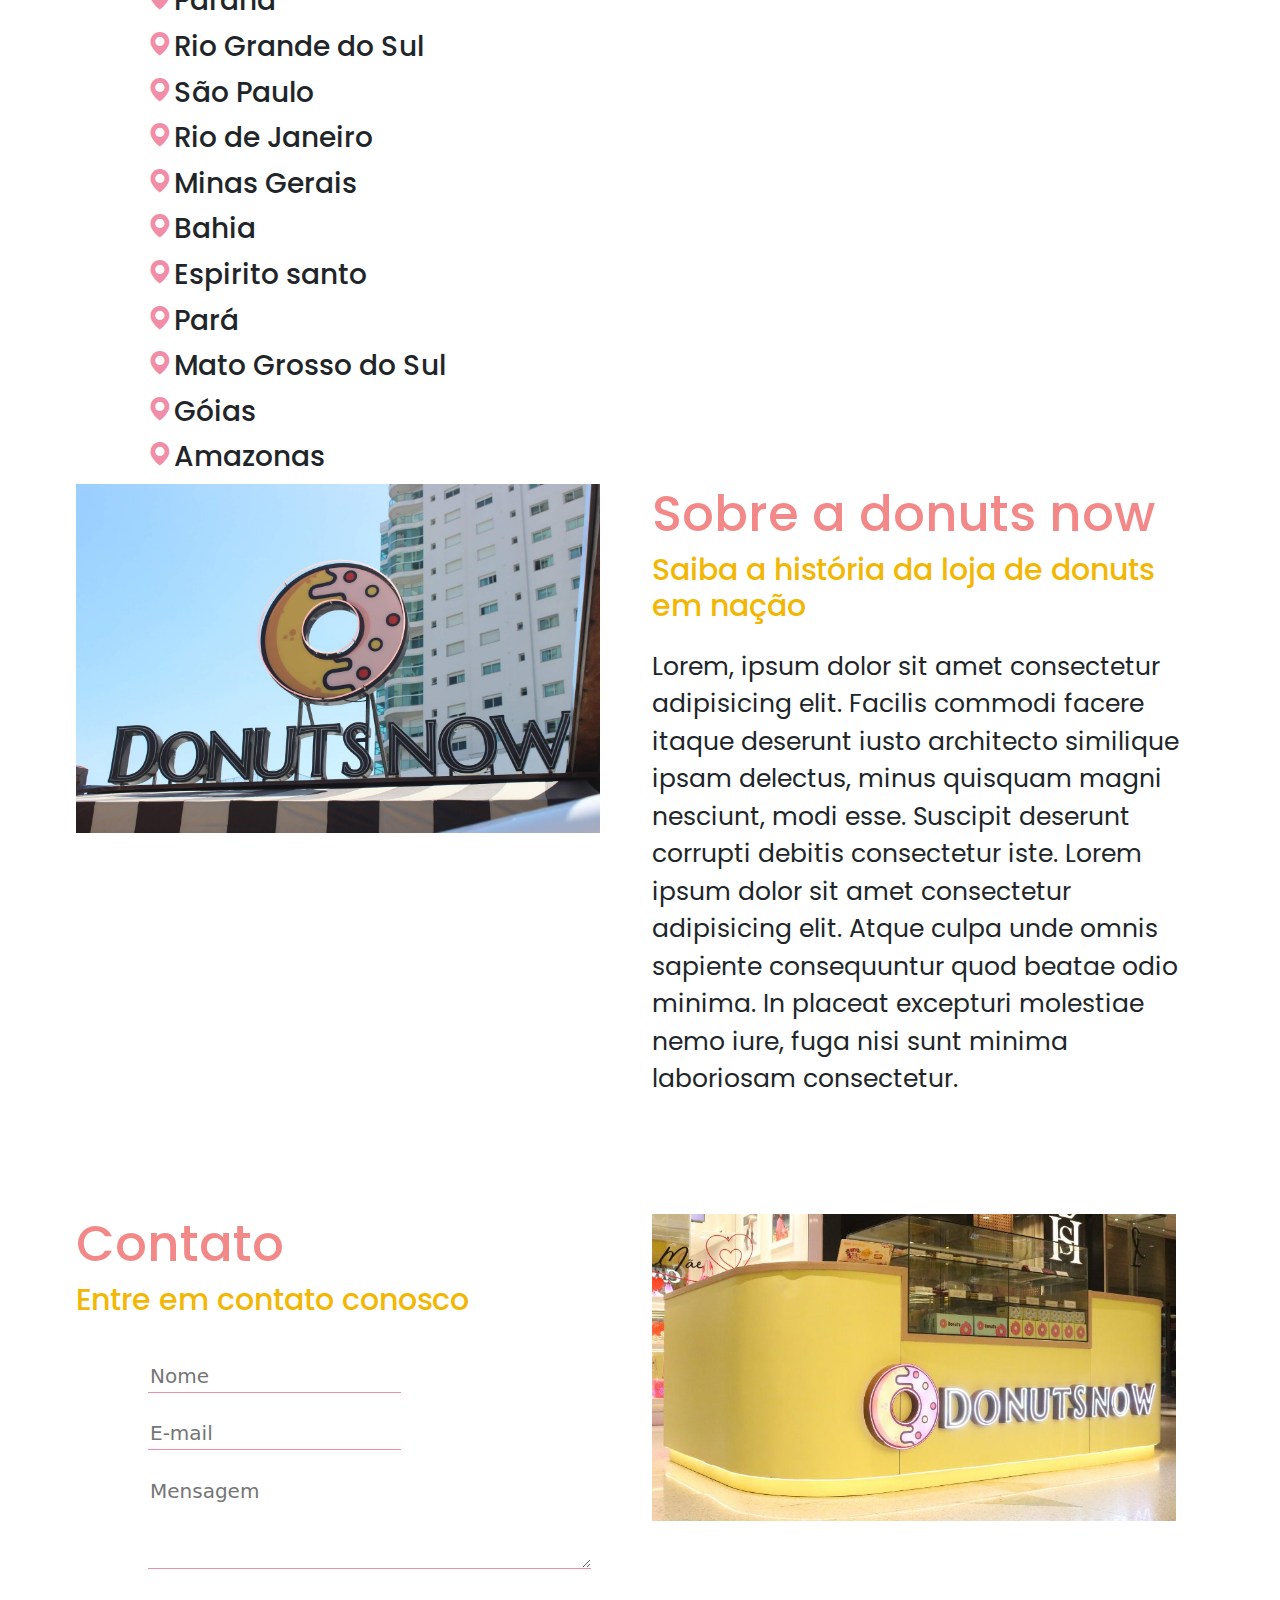
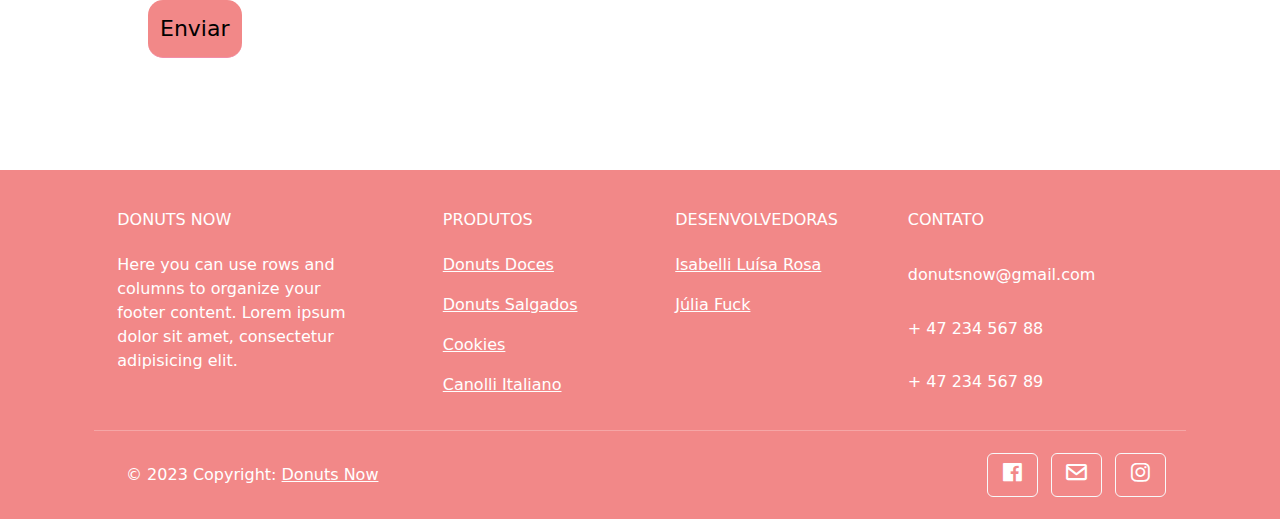
==== commit 1705d5f1: "pronto" ====
--- a/index.html
+++ b/index.html
@@ -16,7 +16,7 @@
 
   <link rel="shortcut icon" href="imagens/logo.webp" type="image/x-icon">
 
-  <link rel="stylesheet" href="style1.css">
+  <link rel="stylesheet" href="style/style.css">
 
 </head>
 
@@ -24,8 +24,8 @@
   <header>
     <section class="topoSite">
       <div class="logo p-3">
-        <a href="#"><img src="imagens/logo.webp" alt="Logo do site que é um donut"></a>
-        <h1 class="p-2"> <a href="#">D O N U T S N O W</a></h1>
+        <a href="index.html"><img src="imagens/logo.webp" alt="Logo do site que é um donut"></a>
+        <h1 class="p-2"> <a href="index.html">D O N U T S N O W</a></h1>
       </div>
       <div>
         <div class="contato"> <a href="#"><i class='bx bx-user-circle'></i></a>
@@ -46,19 +46,16 @@
         <ul class="menu">
           <li onclick="openSubMenu()" id="listTopics"><span id="spanCardapio">cardápio <i class='bx bx-down-arrow-alt'></i></span>
             <ul  id="ullistTopics">
-              <li><a href="#donutsDoces"><button>donuts doces</button></a></li>
-              <li><a href="#donutsPremium"><button>donuts premium</button></a></li>
-              <li><a href="#donutSalgado"><button>donuts salgados</button></a></li>
-              <li><a href="#americanCookies"><button>american cookies</button></a></li>
-              <li><a href="#canolliItaliano"><button>canolli italiano</button></a></li>
+              <li><a href="#donutsDoces">donuts doces</a></li>
+              <li><a href="#donutsPremium">donuts premium</a></li>
+              <li><a href="#donutSalgado">donuts salgados</a></li>
+              <li><a href="#americanCookies">american cookies</a></li>
+              <li><a href="#canolliItaliano">canolli italiano</a></li>
             </ul>
           </li>
-          <hr>
-          <li><a href="#lojas"><button>lojas</button></a></li>
-          <hr>
-          <li><a href="#sobre"><button>sobre</button></a></li>
-          <hr>
-          <li><a href="#contato"><button>contato</button></a></li>
+          <li><a href="#lojas">lojas</a></li>
+          <li><a href="#sobre">sobre</a></li>
+          <li><a href="#contato">contato</a></li>
         </ul>
       </div>
       <i class='bx bx-menu' onclick="openMenu()" id="menuH"></i>
@@ -100,25 +97,25 @@
     <!-- Outra forma de ir para o cardapio começo-->
     <section class="text-center mt-5 itens">
       <div class="linha">
-        <div class="">
-          <a href="#"><img src="imagens/donut.png" alt=""></a>
-          <h3 class="d-block fs-4"><a href="#">Donuts Doces</a></h3>
-        </div>
-        <div class="">
-          <a href="#"><img src="imagens/donut.png" alt=""></a>
-          <h3 class="d-block fs-4"><a href="#">Donuts Salgados</a></h3>
-        </div>
-        <div class=" ">
-          <a href="#"><img src="imagens/cookie.png" alt=""></a>
-          <h3 class="d-block fs-4"><a href="#">American Cookies</a></h3>
-        </div>
-        <div class="">
-          <a href="#"><img src="imagens/cookie.png" alt=""></a>
-          <h3 class="d-block fs-4"><a href="#">Cookies de Nutella</a></h3>
-        </div>
-        <div class="">
-          <a href="#"><img src="imagens/cannoli.png" alt=""></a>
-          <h3 class="d-block fs-4"><a href="#">Cannoli Italiano</a></h3>
+        <div>
+          <a href="#donutsDoces"><img src="imagens/donut.png" alt=""></a>
+          <h3 class="d-block fs-4"><a href="#donutsDoces">Donuts Doces</a></h3>
+        </div>
+        <div>
+          <a href="#donutsPremium"><img src="imagens/donut.png" alt=""></a>
+          <h3 class="d-block fs-4"><a href="#donutsPremium">Donuts Premium</a></h3>
+        </div>
+        <div>
+          <a href="#donutSalgado"><img src="imagens/donut.png" alt=""></a>
+          <h3 class="d-block fs-4"><a href="#donutSalgado">Donuts Salgados</a></h3>
+        </div>
+        <div>
+          <a href="#americanCookies"><img src="imagens/cookie.png" alt=""></a>
+          <h3 class="d-block fs-4"><a href="#americanCookies">American Cookies</a></h3>
+        </div>
+        <div>
+          <a href="#canolliItaliano"><img src="imagens/cannoli.png" alt=""></a>
+          <h3 class="d-block fs-4"><a href="#canolliItaliano">Cannoli Italiano</a></h3>
         </div>
       </div>
     </section>
@@ -969,16 +966,16 @@
             <!-- Grid column -->
             <div class="col-md-5 col-lg-4 ml-lg-0 text-center text-md-end">
               <!-- Facebook -->
-              <a class="btn btn-outline-light btn-floating m-1" class="text-white" role="button"><i
+              <a class="btn btn-outline-light btn-floating m-1 text-white" role="button"><i
                   class='bx bxl-facebook-square'></i></a>
 
               <!-- Gmail -->
-              <a class="btn btn-outline-light btn-floating m-1" class="text-white" role="button"><i
+              <a class="btn btn-outline-light btn-floating m-1 text-white" role="button"><i
                   class='bx bx-envelope'></i></a>
 
 
               <!-- Instagram -->
-              <a class="btn btn-outline-light btn-floating m-1" class="text-white" role="button"><i
+              <a class="btn btn-outline-light btn-floating m-1 text-white" role="button"><i
                   class='bx bxl-instagram'></i>
               </a>
             </div>
@@ -993,7 +990,7 @@
   <script src="https://cdn.jsdelivr.net/npm/bootstrap@5.0.2/dist/js/bootstrap.bundle.min.js"
     integrity="sha384-MrcW6ZMFYlzcLA8Nl+NtUVF0sA7MsXsP1UyJoMp4YLEuNSfAP+JcXn/tWtIaxVXM"
     crossorigin="anonymous"></script>
-  <script src="script.js"></script>
+  <script src="script/script.js"></script>
 </body>
 
 </html>--- a/style/style.css
+++ b/style/style.css
@@ -0,0 +1,917 @@
+@import url('https://fonts.googleapis.com/css2?family=PT+Serif:wght@400;700&family=Poppins:wght@300&display=swap');
+
+/* Formatação geral */
+
+:root {
+    --cor-principal: #F28888;
+    --cor-auxiliar: #F2B705;
+    --cor-detalhes: #F28DA8;
+    --cor-geral: white;
+    --cor-texto: black;
+    --font: 'Poppins', sans-serif;
+}
+
+h3 a,
+h1 a,
+h2 a {
+    color: var(--cor-texto);
+    text-decoration: none;
+}
+
+.bx-user-circle,
+.bx-cart {
+    font-size: 40px;
+    color: var(--cor-texto);
+}
+
+/*header*/
+
+
+/*topo*/
+
+header i.bx-menu,  header i.bx-x {
+    display: none;
+}
+.topoSite {
+    height: auto;
+    width: 100vw;
+    display: flex;
+    justify-content: space-between;
+    padding: 0px 30px;
+
+}
+
+.topoSite h1 {
+    font-size: 20px;
+}
+
+.topoSite img {
+    width: 80px;
+}
+
+.topoSite h1,
+h3 {
+    display: inline;
+    font-family: var(--font);
+}
+
+.topoSite h1 {
+    margin-bottom: 0px;
+}
+
+.logo {
+    display: flex;
+    align-items: center;
+}
+
+.contato {
+    display: flex;
+    align-items: center;
+    height: 100%;
+    width: 100%;
+}
+
+/*topo fim*/
+
+/*nav*/
+
+#spanCardapio{
+    font-size: 25px;
+    font-weight: 300;
+    color: var(--cor-texto);
+}
+header nav {
+    background-color: var(--cor-principal);
+    height: 60px;
+    width: 100vw;
+    display: flex;
+    justify-content: space-between;
+    padding: 0px 30px;
+    position: sticky;
+    top: 0;
+    z-index: 10;
+}
+
+form {
+    margin: 10px 0 10px 20px;
+}
+
+form .search-item {
+    padding-top: 7px;
+    margin-left: 5px;
+    font-size: 25px;
+    position: absolute;
+}
+
+form .form-control {
+    text-indent: 20px;
+    border-radius: 20px;
+    border: 1px solid;
+}
+
+form .form-control:focus {
+    border: 1px solid var(--cor-auxiliar);
+}
+
+.menu {
+    list-style: none;
+    align-items: center;
+    display: flex;
+    font-size: 25px;
+    margin: 12px;
+    font-family: var(--font);
+}
+
+.menu li {
+    position: relative;
+    margin-left: 25px;
+
+}
+
+.menu li a {
+    color: var(--font);
+    text-decoration: none;
+    display: block;
+}
+
+
+.menu li ul button:hover{
+    color: #F2B705;
+}
+
+.menu li ul {
+    position: absolute;
+    background-color: var(--cor-principal);
+    display: none;
+}
+
+.menu li:hover ul,
+.menu li.over ul {
+    display: block;
+}
+
+.menu li ul li {
+    display: block;
+    margin: 0;
+    padding: 10px 10px 5px 0;
+    width: 215px;
+    font-size: 22px;
+    background-color: var(--cor-principal);
+}
+
+.menu h2 {
+    display: inline;
+    font-size: var(--font);
+    font-weight: 300;
+    font-size: 25px;
+    margin: 25px;
+}
+
+
+nav button {
+    background-color: var(--cor-principal);
+    border: none;
+    font-weight: 300;
+   
+}
+
+/*nav fim*/
+
+/*header fim*/
+
+/*main*/
+
+#contentCarousel .carousel-inner div {
+    width: 80vw;
+}
+
+#contentCarousel {
+    width: 80%;
+    margin: auto;
+    margin-top: 5%;
+    z-index: 1;
+}
+
+.linha div {
+    width: 20%;
+}
+
+.itens .linha img {
+    width: 20%;
+   
+   
+}
+
+.linha{
+    display: flex;
+}
+
+.itens{
+   width: 80%;
+   margin: auto;
+}
+
+/*Cardapio */
+
+#cardapio {
+    position: relative;
+    width: 80%;
+    margin: auto;
+}
+
+.titulo-cardapio {
+    color: var(--cor-auxiliar);
+    font-size: 50px;
+    padding: 20px;
+    font-weight: bold;
+    justify-content: center;
+    text-align: center;
+    margin: 40px;
+    font-family: var(--font);
+
+}
+
+.categoria-cardapio {
+    color: var(--cor-principal);
+    font-size: 30px;
+    font-weight: bold;
+    padding-left: 2em;
+    font-family: var(--font);
+}
+
+#cardapio .container {
+    display: grid;
+    grid-template-columns: 1fr 4fr;
+}
+
+#cardapio #produtos {
+    display: flex;
+    flex-wrap: wrap;
+    gap: 30px;
+    padding: 70px;
+}
+
+#categorias {
+    border: 2px solid black;
+    border-radius: 10px;
+    padding: 20px;
+    height: min-content;
+}
+
+#cardapio .produto {
+    display: inline;
+    max-width: min-content;
+    border: 2px solid black;
+    border-radius: 10px;
+    padding: 25px;
+}
+
+span {
+    display: block;
+    font-weight: bold;
+    font-size: large;
+}
+
+.categoria-produto {
+    color: rgb(88, 88, 88);
+    font-weight: bold;
+    font-size: small;
+}
+
+.imagem {
+    position: relative;
+}
+
+.desconto {
+    position: absolute;
+    border: 1px solid black;
+    color: var(--cor-auxiliar);
+    background: #ee6161;
+    padding: 5px;
+    border-radius: 10px;
+    font-size: smaller;
+    margin-left: 190px;
+    margin-top: 5px;
+    z-index: 2;
+}
+
+.informacoes-produtos {
+    padding: 20px;
+}
+
+.precos {
+    margin: 15px;
+}
+
+.preco-deletado {
+    display: block;
+    text-align: center;
+}
+
+.preco {
+    display: block;
+    text-align: center;
+    font-size: x-large;
+    color: #ee6161;
+}
+
+.button-adicionar {
+    display: inline;
+    margin: 5px;
+    color: #ee6161;
+    background-color: #f2b705cc;
+    font-weight: bold;
+    border-radius: 10PX;
+    padding: 5px;
+}
+
+
+
+#cardapio .contador-adicionar {
+    display: inline;
+    border: 1px solid black;
+    padding: 5px;
+    border-radius: 10px;
+}
+
+#cardapio .carousel-inner {
+    padding: 4em;
+    padding-top: 1em;
+}
+
+#cardapio .card {
+    margin-left: 50%;
+    margin-right: 50%;
+    width: min-content;
+    margin: 0 .5em;
+    box-shadow: 2px 6px 8px 0 rgba(22, 22, 26, 0.18);
+    border: none;
+}
+
+#cardapio .carousel-control-prev,
+#cardapio .carousel-control-next {
+    background-color: var(--cor-principal);
+    width: 6vh;
+    height: 6vh;
+    border-radius: 50%;
+    top: 50%;
+    transform: translateY(-50%);
+}
+
+.map-responsive {
+    overflow: hidden;
+    padding-bottom: 56.25%;
+    position: relative;
+    height: 0;
+    justify-content: center;
+    display: flex;
+}
+
+.map-responsive iframe {
+    left: 0;
+    top: 0;
+    height: 80%;
+    width: 100%;
+    position: absolute;
+}
+
+#lojas {
+    width: 90%;
+    margin: auto;
+    margin-top: 40px;
+}
+
+#lojas h1,
+#sobre h1,
+#contato h1 {
+    color: var(--cor-principal);
+    font-family: var(--font);
+    font-size: 50px;
+}
+
+#lojas h2,
+#sobre h2,
+#contato h2 {
+    font-size: 30px;
+    color: var(--cor-auxiliar);
+    font-family: var(--font);
+}
+
+.bxs-map {
+    color: var(--cor-detalhes);
+}
+
+#lojas h3 {
+    display: block;
+    margin: 12px 0 10px 70px;
+}
+
+#sobre,
+#contato {
+    width: 90%;
+    margin: auto;
+}
+
+#sobre img,
+#contato img {
+    width: 95%;
+}
+
+#sobre p {
+    font-family: var(--font);
+    font-size: 25px;
+}
+
+#contato {
+    margin-top: 100px;
+    margin-bottom: 100px;
+}
+
+#contato form {
+    margin: 30px 0 0 60px;
+}
+
+#contato input,
+#msg {
+    margin: 12px;
+    font-size: 20px;
+    border-left: none;
+    border-right: none;
+    border-top: none;
+    border-bottom: 1px solid var(--cor-detalhes);
+    color: var(--cor-texto);
+}
+
+#msg{
+    width: 90%;
+}
+
+textarea:focus,
+input:focus {
+    box-shadow: 0 0 0 0;
+    outline: 0;
+}
+
+#contato #enviar {
+    padding: 12px;
+    font-size: 22px;
+    background-color: var(--cor-principal);
+    border-radius: 15px;
+}
+
+footer {
+    background-color: var(--cor-principal);
+}
+
+footer i {
+    font-size: 25px;
+}
+
+a:hover {
+    color: var(--cor-texto);
+}
+
+/*RESPONSIVIDADE*/
+@media(max-width:996px){
+    h3 a {
+        font-size: 18px;
+    }
+
+    li, #spanCardapio{
+        font-size: 22px;
+    }
+
+    .menu li ul li{
+        font-size: 20px;
+    }
+
+    col {
+        flex: 2 0 0%;
+      }
+
+    .titulo-cardapio, #lojas h1, #sobre h1, #contato h1{
+        font-size: 40px;
+    }
+
+    .map-responsive {
+        margin-top: 30px;
+    }
+
+    #sobre img, #contato img{
+        display: none;
+    }
+
+    #lojas h2, #sobre h2, #contato h2{
+        font-size: 25px;
+    }
+
+    #contato {
+        margin-top: 60px;
+    }
+
+    .itens {
+        width: 80%;
+        margin: auto;
+    }
+
+    .itens div{
+        margin: 0;
+    }
+
+    .itens .centralizar{
+        margin: auto;
+        margin-top: 30px;
+    }
+
+    .itens .linha img {
+        width: 30%;
+       
+    
+}
+}
+
+@media(max-width:842px){
+    .topoSite img {
+        width: 50px;
+    }
+
+    .topoSite{
+        padding: 2px;
+    }
+
+    header nav{
+        padding: 0;
+    }
+    .menu{
+        display: none;
+        width: 200px;
+        top: 50px;
+        left: 0px;
+        position: absolute;
+        margin: 0px;
+        width: 100vw;
+    }
+
+    .menu.openMenu {
+        display: block;
+    }
+
+    .menu li{
+        position: relative;
+        display: flex;
+        flex-direction: column;
+        margin-left: 0px;
+    }
+
+    .menu li ul {
+        padding-top: 20px;
+        position: relative;
+        top: 0;
+        background-color: var(--cor-principal);
+    }
+
+    ul{
+        padding-left: 0px;
+    }
+    
+    .menu li:hover ul,
+    .menu li.over ul {
+        display: block;
+    }
+
+    header i.bx-menu {
+        display: block;
+        font-size: 50px;
+        margin: 10px 20px;
+        display: flex;
+        align-items: center;
+        color: var(--cor-geral);
+    }
+
+    header i.bx-x {
+        display: block;
+        font-size: 60px;
+        margin: 30px 15px;
+        display: flex;
+        align-items: center;
+        color: var(--cor-geral);
+    }
+
+    li{
+        display: flex;
+        padding: 40px;
+        background-color: var(--cor-principal);
+    }
+
+    #ullistTopics{
+        z-index: 10;
+    }
+
+    #spanCardapio{
+        font-size: 20px;
+    }
+
+    .menu li ul li {
+        align-items: center;
+        display: flex;
+      }
+
+      .menu li {
+        align-items: center;
+      }
+
+    li{
+        padding: 20px;
+    }
+
+    hr{
+        width: 100%;
+        background-color: var(--cor-geral);
+        opacity: 1;
+        margin: 0;
+
+    }
+
+}
+@media(max-width:778px){
+    .topoSite h1 {
+        display: none;
+    }
+
+    .topoSite img {
+        width: 50px;
+    }
+
+    .topoSite {
+        padding: 0;
+    }
+
+    .contato h3 {
+        display: none;
+    }
+
+    .bx-user-circle,
+    .bx-cart {
+        font-size: 30px;
+        display: flex;
+        align-items: center;
+    }
+
+    a {
+        color: var(--cor-texto);
+    }
+
+   
+
+    .itens .linha img{
+        width: 40% ;
+    }
+
+    .categoria-cardapio {
+        font-size: 25px;
+        padding-left: 1em;
+        margin-top: 20px;
+      }
+    
+      .titulo-cardapio, #lojas h1, #sobre h1, #contato h1{
+        font-size: 30px;
+      }
+
+    #lojas h3{
+        margin: 20px 0 10px 20px;
+    }
+
+    #sobre p{
+        font-size: 20px;
+    }
+
+    #contato form{
+        margin: 30px 0 0 0px;
+    }
+
+}
+
+@media(max-width:604px){
+
+    .itens h3 a{
+        display: none;
+    }
+
+    .itens .linha img{
+        width: 60%;
+    }
+
+    .itens .centralizar{
+        margin-top:0;
+    }
+
+    .titulo-cardapio{
+        font-size: 30px;
+        margin: 15px;
+    }
+
+    .categoria-cardapio{
+        margin-top: 10px;
+    }
+
+    #lojas h3{
+        margin: 10px 0 10px 20px;
+    }
+
+}
+@media(max-width:468px) {
+    .itens  .linha img{
+        width: 60%;
+    }
+
+    .titulo-cardapio{
+        font-size: 25px;
+        margin-top: 10px;
+        padding: 15px;
+        font-weight: 300;
+    }
+
+    .categoria-cardapio{
+        margin-top: 5px;
+        font-size: 20px;
+        font-weight: 700;
+    }
+
+    #lojas h1, #sobre h1, #contato h1{
+        font-size: 25px;
+    }
+
+    #lojas h2, #sobre h2, #contato h2{
+        font-size: 20px;
+    }
+
+    #lojas h3, #sobre p{
+        font-size: 18px;
+    }
+
+    #contato input, #msg{
+        font-size: 18px;
+    }
+
+    #contato #enviar{
+        width: 25%;
+        font-size: 18px;
+    }
+
+    .topoSite img {
+        width: 40px;
+    }
+
+    .itens div{
+        margin-left: 0;
+    }
+
+}
+/*contador*/
+#contador{
+    border: 1px solid black;
+    border-radius: 10px;
+    display:inline;
+    padding: 2px;
+}
+.button{
+    border: none;
+    background-color: rgba(245, 245, 220, 0);
+    color:rgb(240, 37, 148)
+}
+.button:hover{
+    color:rgb(255, 208, 0);
+}
+#valor{
+    display:inline
+}
+@media (min-width: 0px) {
+    #cardapio .carousel-inner {
+        display: flex;
+    }
+
+    #cardapio .carousel-item {
+        margin-right: 0;
+        flex: 0 0 50%;
+        display: block;
+        width: 200px;
+    }
+    .imagem>img{
+        width:100px;
+        height:100px
+    }
+    span{
+        font-size: medium;
+    }
+    .desconto{
+            font-size: xx-small;
+    margin-left: 100px;
+    }
+    .categoria-produto {
+        font-size: x-small;
+    }
+    #cardapio .informacoes-produtos {
+        padding: 0px;
+    }
+    #contador{
+        text-align: center;
+    }
+    .button{
+        padding: 0;
+    }
+    .preco{
+        font-size: large;
+    }
+    .adicionar{
+        font-size: 9px;
+    }
+    #cardapio .carousel-control-prev, #cardapio .carousel-control-next {
+        width: 4vh;
+        height: 4vh;
+    }
+    #cardapio .carousel-inner {
+        padding: 1em;
+    }
+}
+@media (min-width: 500px) {
+    #cardapio .carousel-item {
+        margin-right: 0;
+        flex: 0 0 33,333%;
+        display: block;
+        width: 200px;
+    }
+}
+    @media (min-width: 600px) {
+        #cardapio .carousel-item {
+            margin-right: 0;
+            flex: 0 0 26%;
+            display: block;
+            width: 200px;
+        }
+    
+}
+
+@media (min-width: 850px) {
+    #cardapio .carousel-item {
+        flex: 0 0 50%;
+    }
+    .imagem>img{
+        width:210px;
+        height:210px;
+    }
+    span{
+        font-size: large;
+    }
+    .desconto{
+        font-size: small;
+    margin-left: 190px;
+    }
+    .categoria-produto {
+        font-size: small;
+    }
+    #cardapio .informacoes-produtos {
+        padding: 20px;
+    }
+    #contador{
+        text-align: center;
+    }
+    .button{
+        padding: 5px;
+    }
+    .preco{
+        font-size: x-large;
+    }
+    .adicionar{
+        font-size: large;
+    }
+    #cardapio .carousel-control-prev, #cardapio .carousel-control-next {
+        width: 6vh;
+        height: 6vh;
+    }
+    #cardapio .carousel-inner {
+        padding: 4em;
+    }
+}
+
+@media (min-width: 1000px) {
+    #cardapio .carousel-item {
+        flex: 0 0 40%;
+    }
+}
+
+@media (min-width: 1200px) {
+    #cardapio .carousel-item {
+        flex: 0 0 33%;
+    }
+}
+
+@media (min-width: 1400px) {
+    #cardapio .carousel-item {
+        flex: 0 0 28%;
+    }
+}
+@media (min-width: 1600px) {
+    #cardapio .carousel-item {
+        flex: 0 0 23%;
+    }
+}
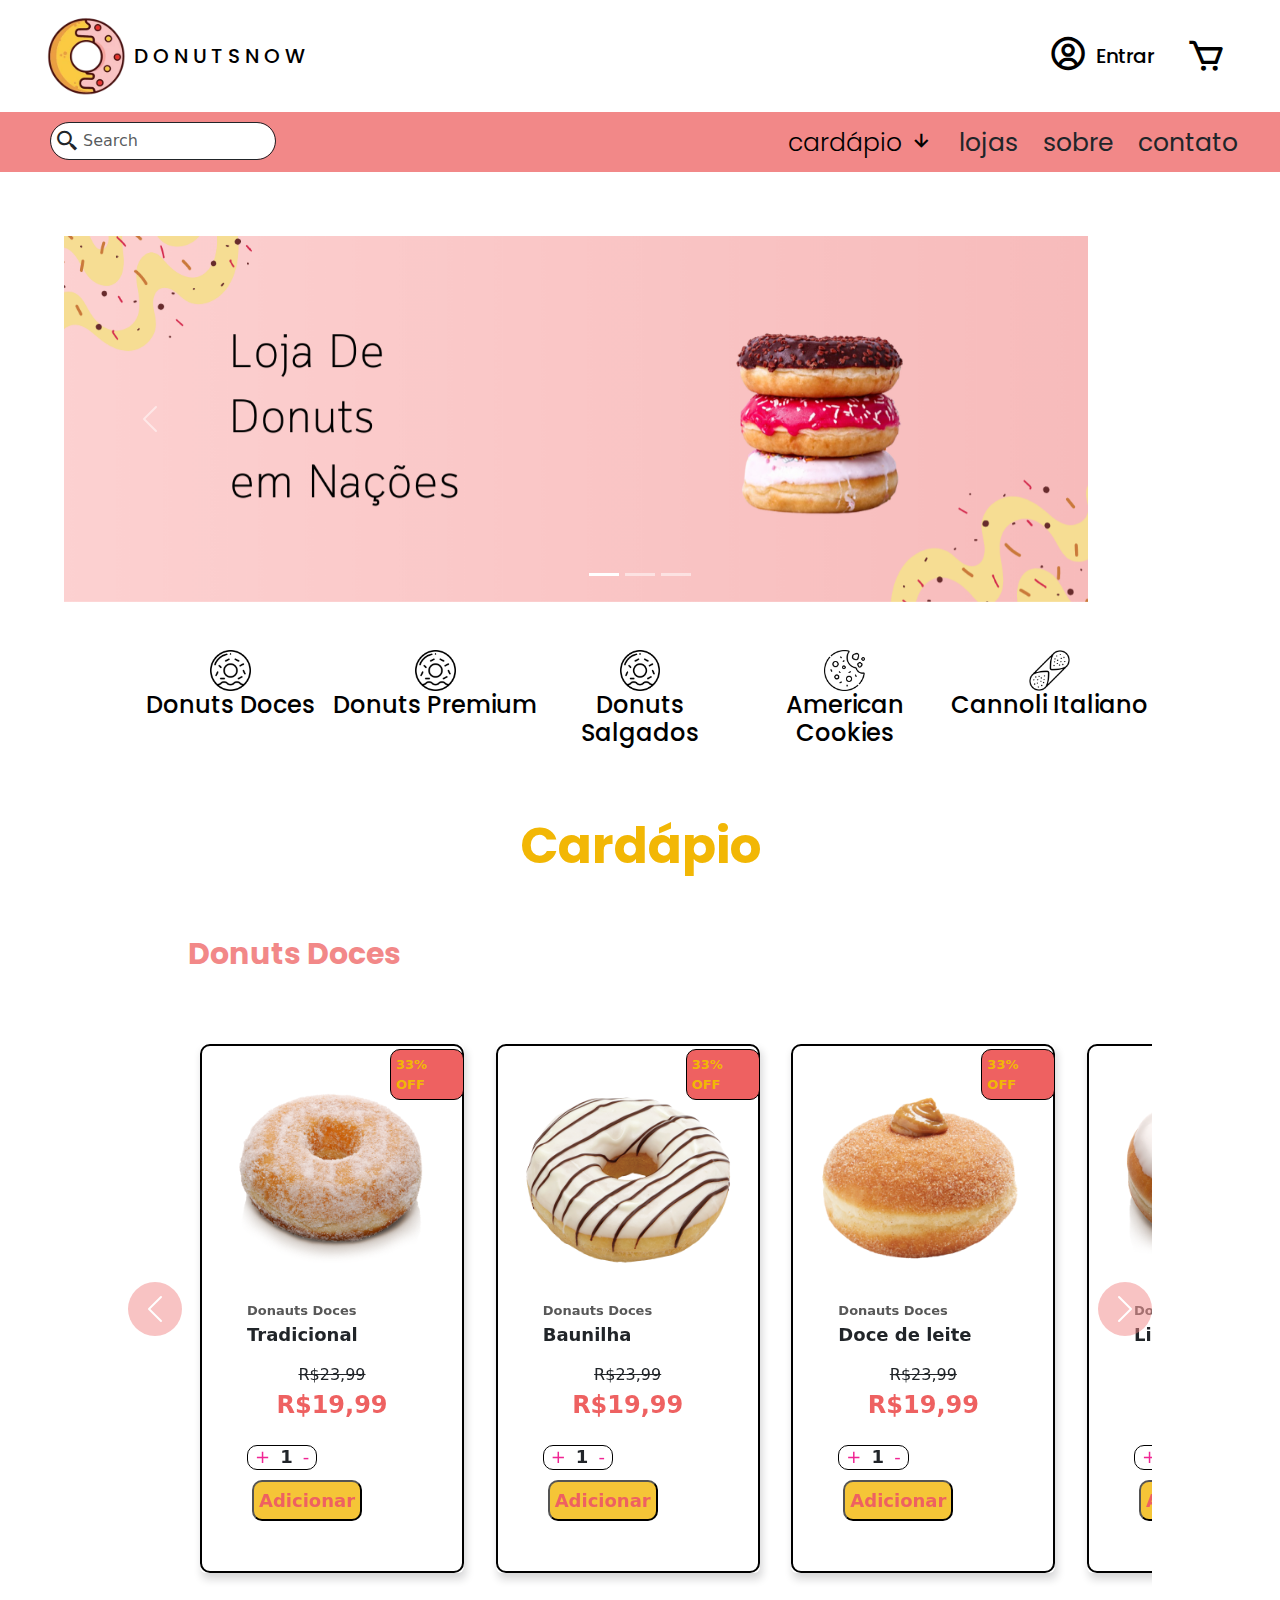
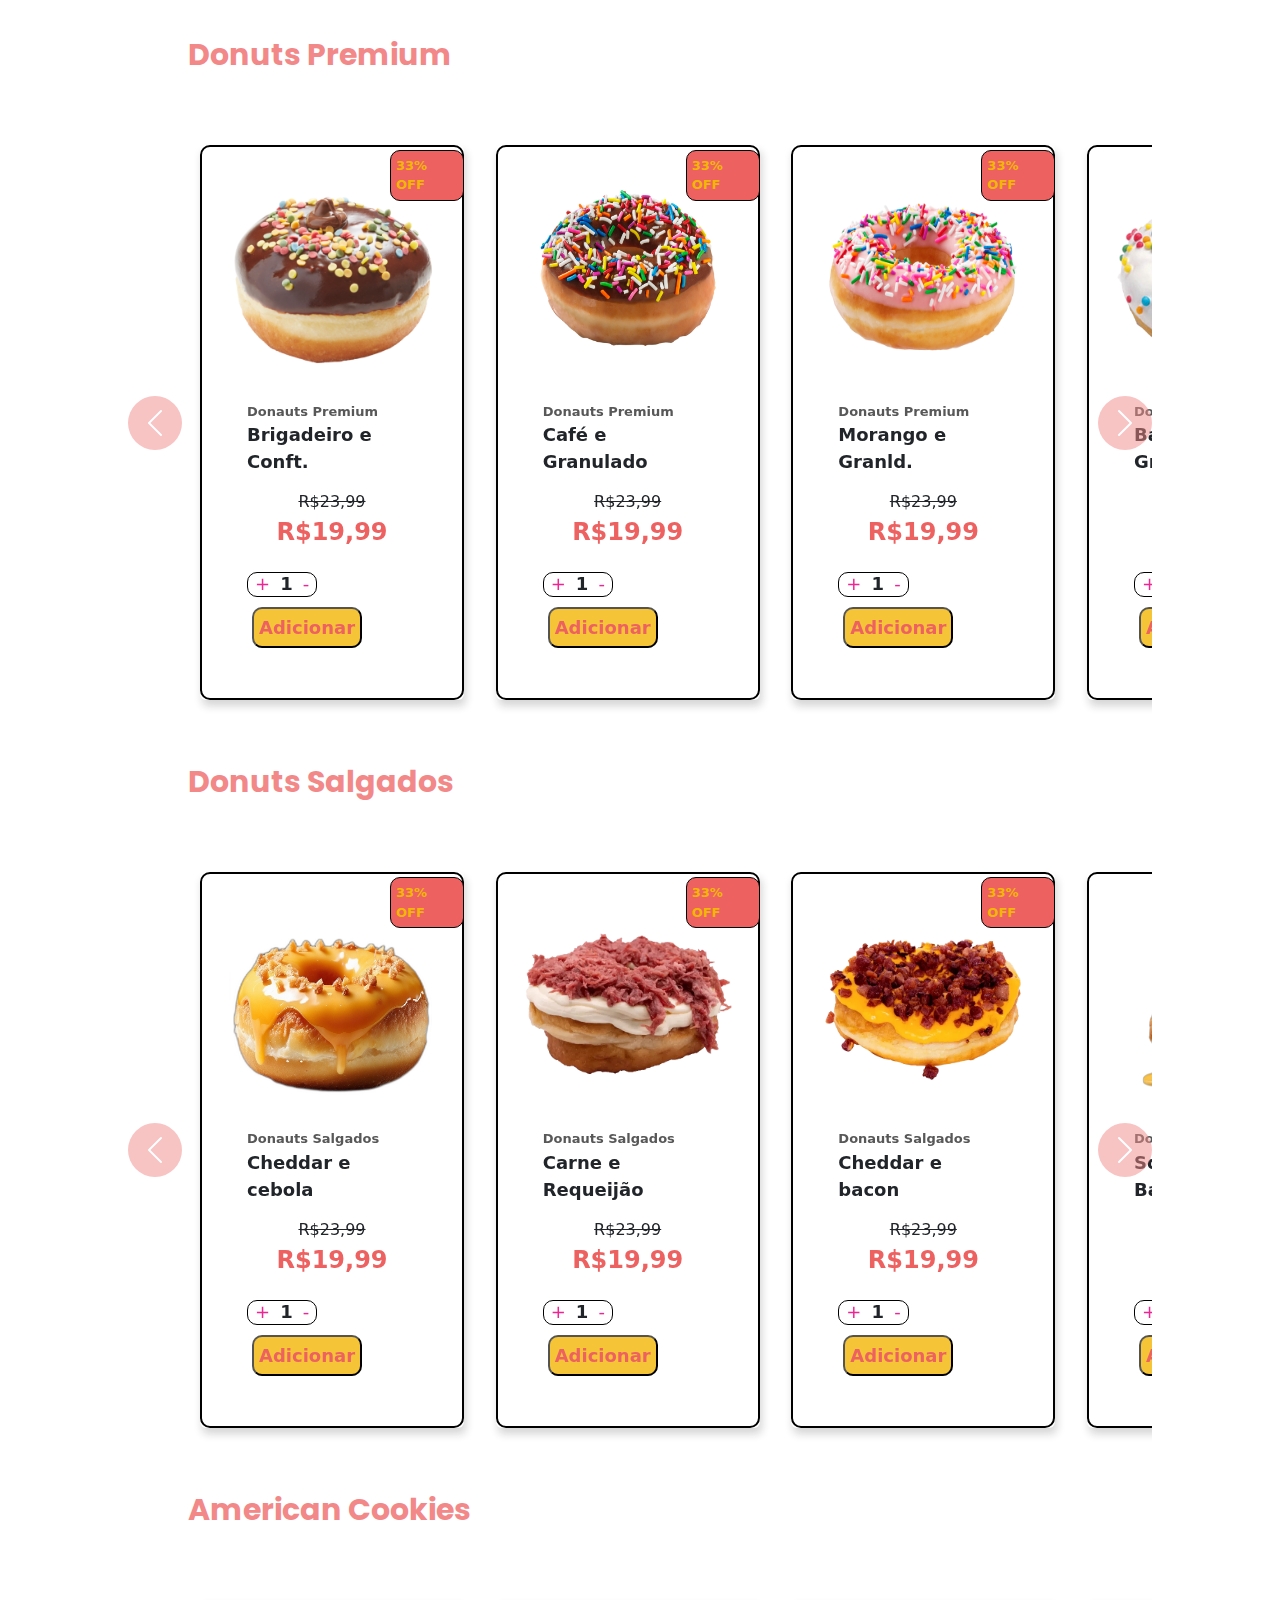
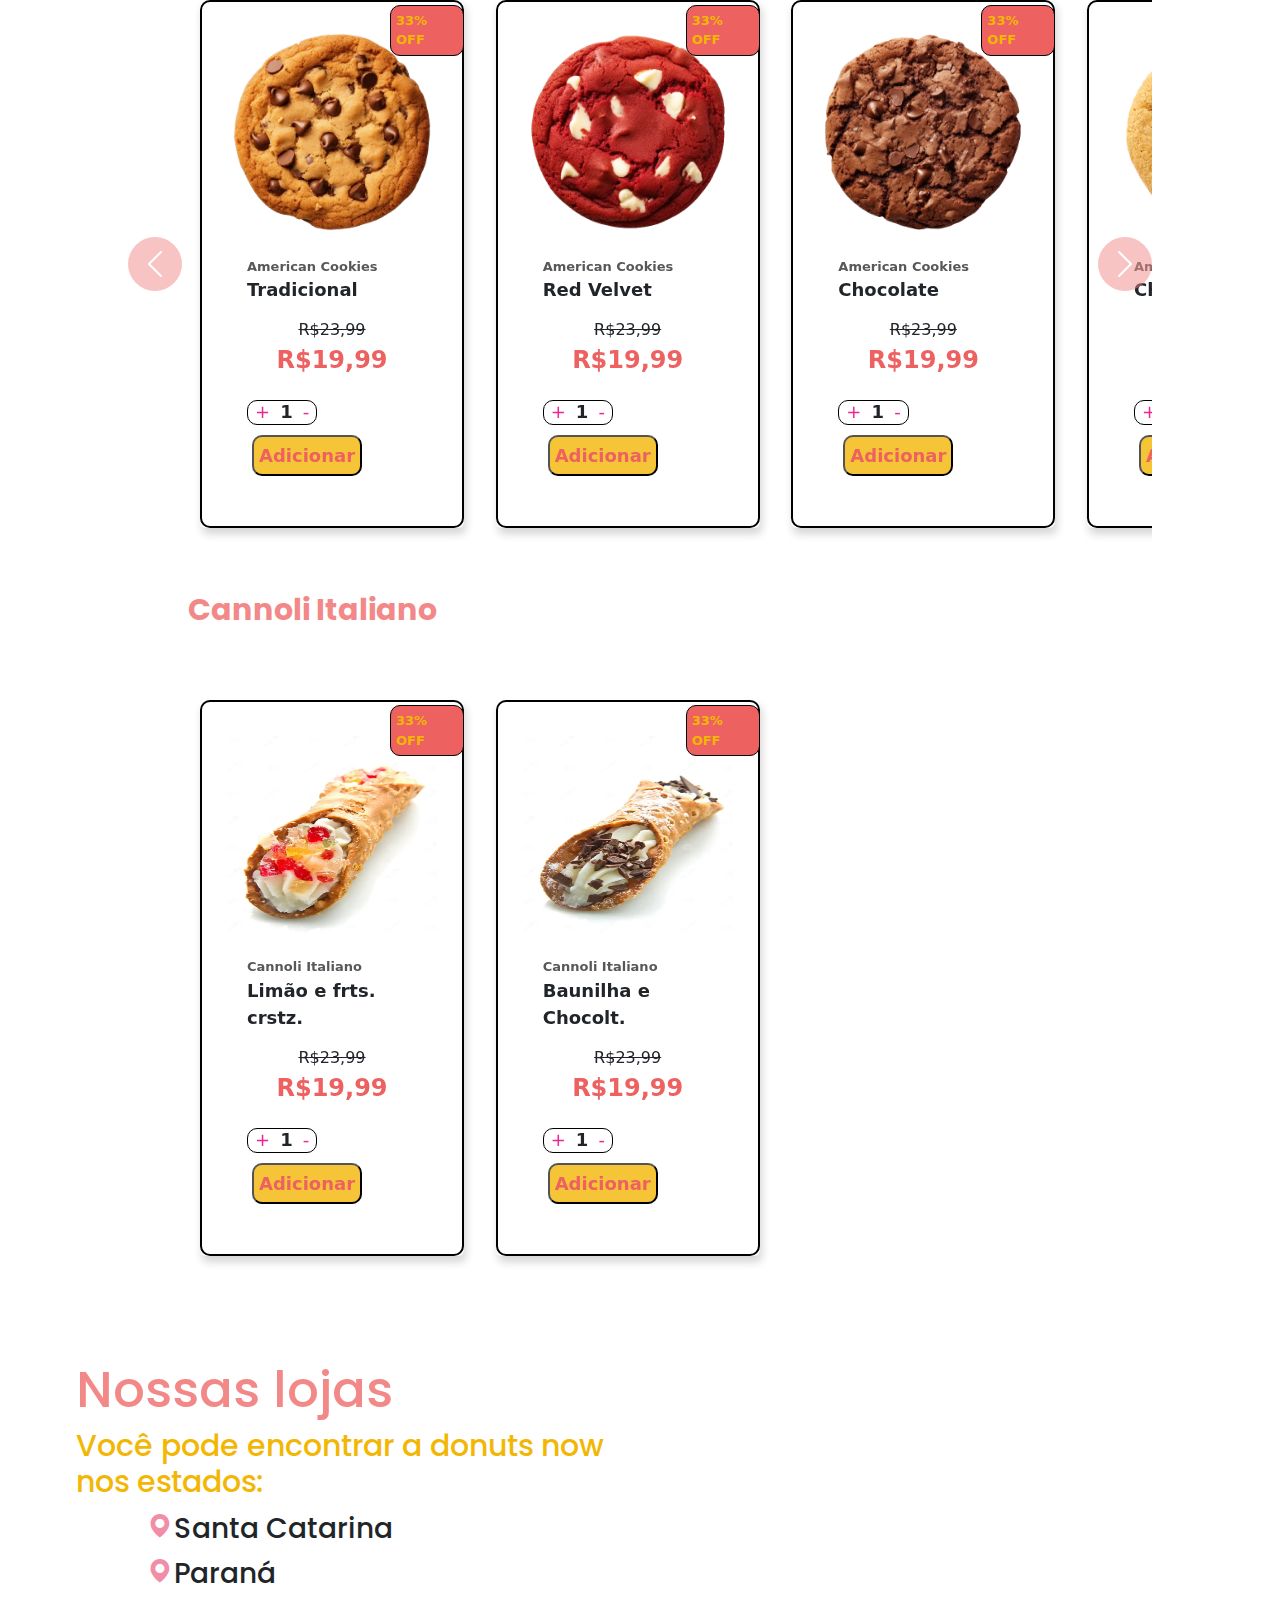
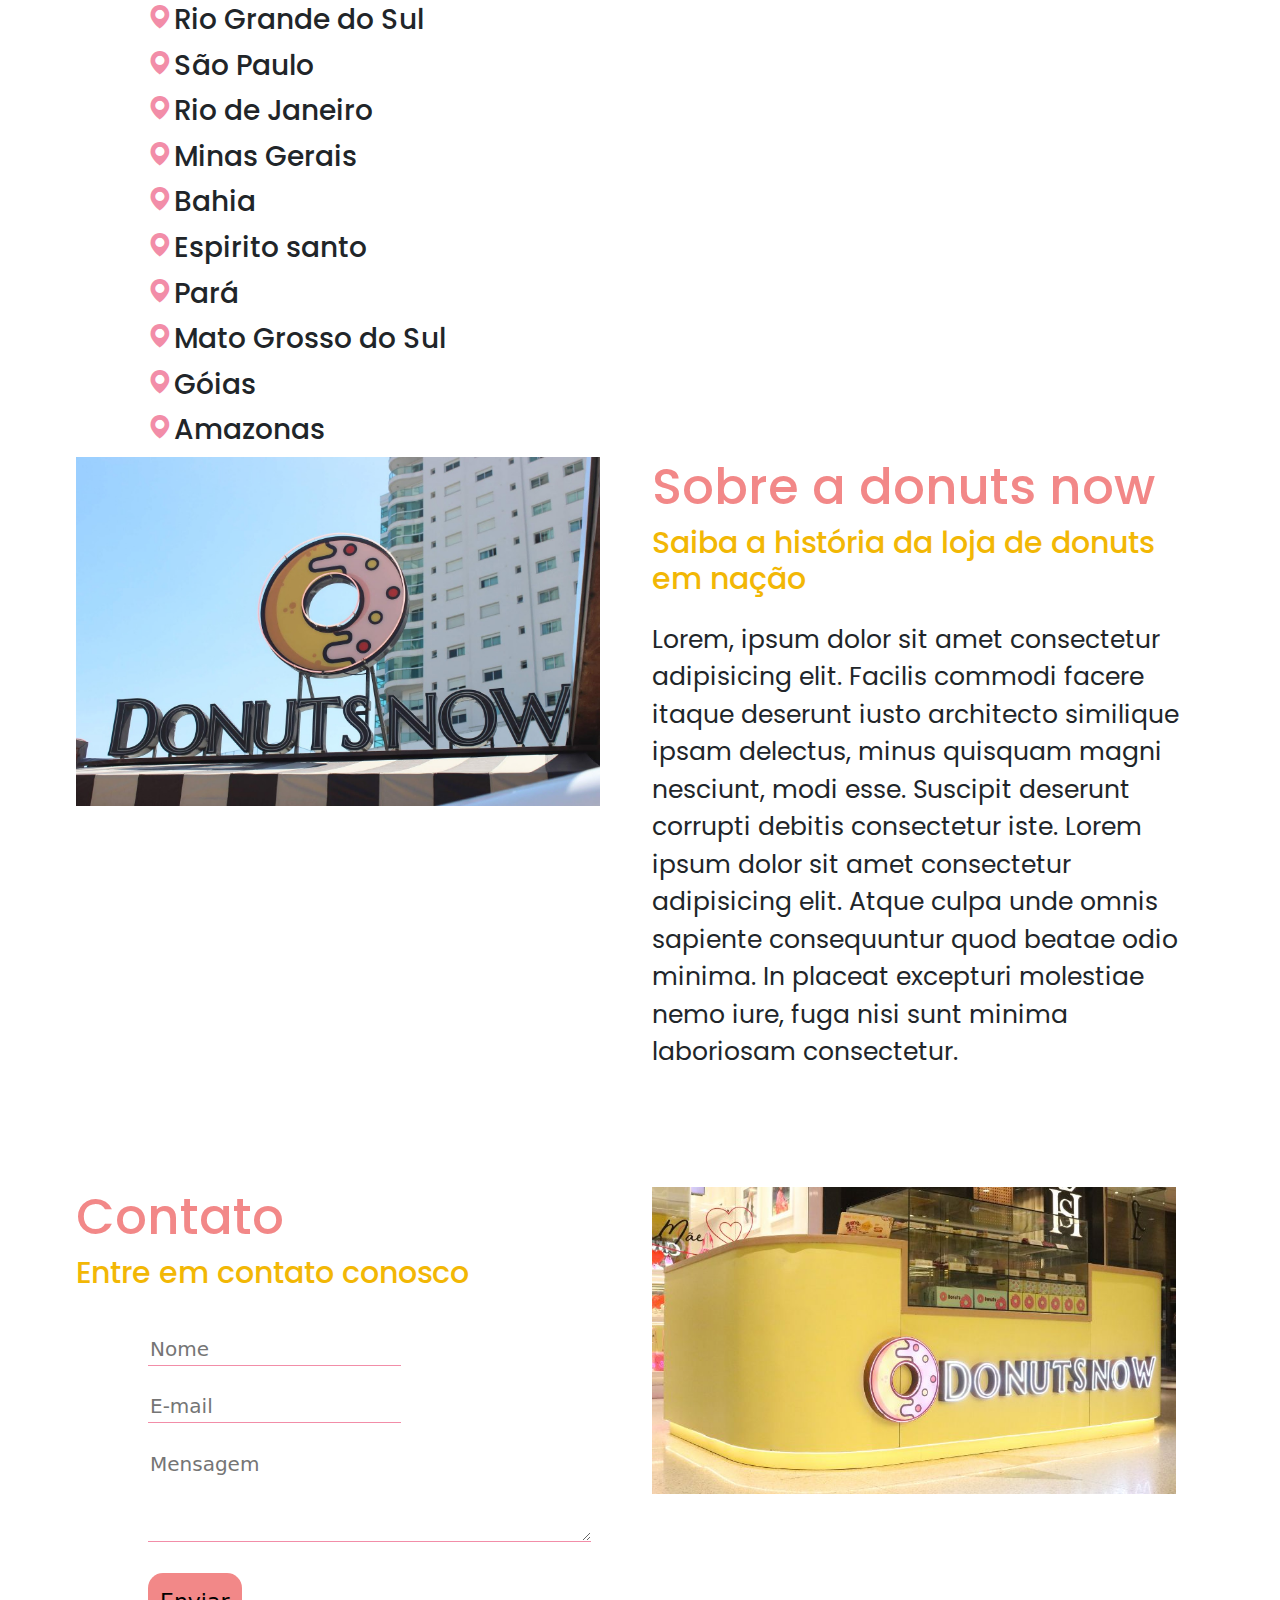
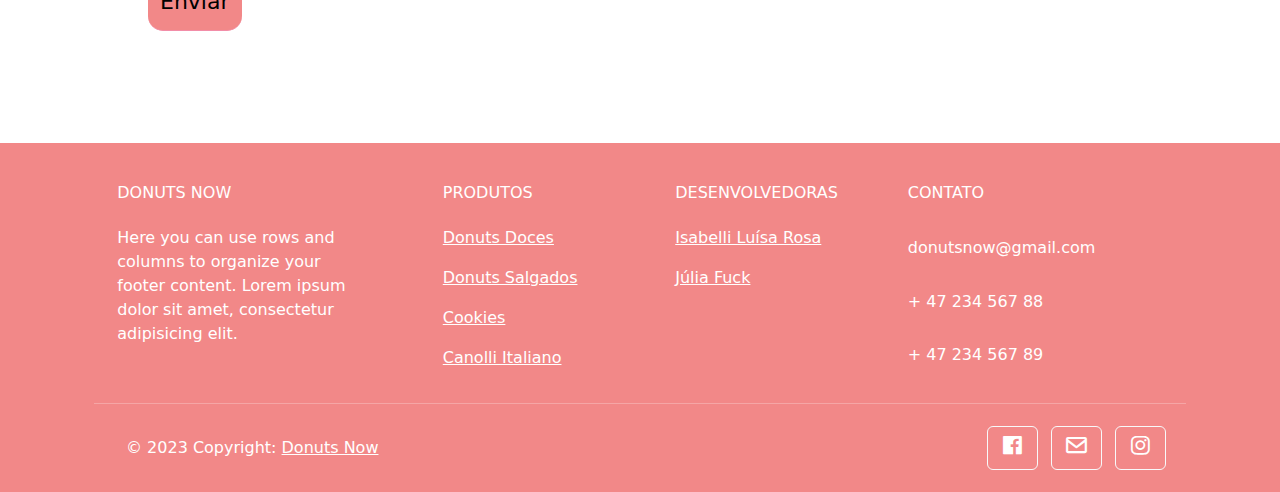
==== commit d1adc9e6: "resolvendo problemas de id" ====
--- a/index.html
+++ b/index.html
@@ -44,8 +44,9 @@
       </div>
       <div>
         <ul class="menu">
-          <li onclick="openSubMenu()" id="listTopics"><span id="spanCardapio">cardápio <i class='bx bx-down-arrow-alt'></i></span>
-            <ul  id="ullistTopics">
+          <li onclick="openSubMenu()" id="listTopics"><span id="spanCardapio">cardápio <i
+                class='bx bx-down-arrow-alt'></i></span>
+            <ul id="ullistTopics">
               <li><a href="#donutsDoces">donuts doces</a></li>
               <li><a href="#donutsPremium">donuts premium</a></li>
               <li><a href="#donutSalgado">donuts salgados</a></li>
@@ -120,15 +121,18 @@
       </div>
     </section>
     <!-- Outra forma de ir para o cardapio fim-->
-    <section id="cardapio">
+
+    <!--CARDAPIO -começo -->
+
+    <section class="cardapio">
       <h1 class="titulo-cardapio">Cardápio</h1>
       <h2 class="categoria-cardapio" id="donutsDoces">Donuts Doces</h2>
-      <div id="carouselExampleControls" class="carousel ">
+      <div class="carouselExampleControls carousel">
         <div class="carousel-inner" data-casa="0">
           <div class="carousel-item active">
             <div class="card"> <span class="desconto">33% OFF</span>
               <div class="produto">
-                <div class="imagem"> <img src="imagens/pngegg (1).png" width="210" height="210"> </div>
+                <div class="imagem"> <img src="imagens/pngegg (1).png" > </div>
                 <div class="informacoes-produtos">
                   <div class=titulo-do-produto>
                     <span class="categoria-produto">Donauts Doces</span>
@@ -138,29 +142,29 @@
                       <span class="preco">R$19,99</span>
                     </div>
                     <div class="adicionar-produto">
-                      <div id="contador">
-                        <button id="adicionar" class="button adicionar">
-                          +
-                        </button>
-                        <span id="valor" class="adicionar">1</span>
-
-                        <button id="subtrair" class="button adicionar">
-                          -
-                        </button>
-                      </div>
-                      <button class="button-adicionar">
-                        <span class="adicionar">Adicionar</span>
-                      </button>
-                    </div>
-                  </div>
-                </div>
-              </div>
-            </div>
-          </div>
-          <div class="carousel-item">
-            <div class="card"> <span class="desconto">33% OFF</span>
-              <div class="produto">
-                <div class="imagem"> <img src="imagens/pngegg (2).png" width="210" height="210"> </div>
+                      <div class="contador">
+                        <button class="somar button adicionar">
+                          +
+                        </button>
+                        <span class="valor adicionar">1</span>
+
+                        <button class="subtrair button adicionar">
+                          -
+                        </button>
+                      </div>
+                      <button class="button-adicionar">
+                        <span class="adicionar">Adicionar</span>
+                      </button>
+                    </div>
+                  </div>
+                </div>
+              </div>
+            </div>
+          </div>
+          <div class="carousel-item">
+            <div class="card"> <span class="desconto">33% OFF</span>
+              <div class="produto">
+                <div class="imagem"> <img src="imagens/pngegg (2).png" > </div>
                 <div class="informacoes-produtos">
                   <div class=titulo-do-produto>
                     <span class="categoria-produto">Donauts Doces</span>
@@ -170,29 +174,29 @@
                       <span class="preco">R$19,99</span>
                     </div>
                     <div class="adicionar-produto">
-                      <div id="contador">
-                        <button id="adicionar" class="button adicionar">
-                          +
-                        </button>
-                        <span id="valor" class="adicionar">1</span>
-
-                        <button id="subtrair" class="button adicionar">
-                          -
-                        </button>
-                      </div>
-                      <button class="button-adicionar">
-                        <span class="adicionar">Adicionar</span>
-                      </button>
-                    </div>
-                  </div>
-                </div>
-              </div>
-            </div>
-          </div>
-          <div class="carousel-item">
-            <div class="card"> <span class="desconto">33% OFF</span>
-              <div class="produto">
-                <div class="imagem"> <img src="imagens/pngegg 11.png" width="210" height="210"> </div>
+                      <div class="contador">
+                        <button class="somar button adicionar">
+                          +
+                        </button>
+                        <span class="valor adicionar">1</span>
+
+                        <button class="subtrair button adicionar">
+                          -
+                        </button>
+                      </div>
+                      <button class="button-adicionar">
+                        <span class="adicionar">Adicionar</span>
+                      </button>
+                    </div>
+                  </div>
+                </div>
+              </div>
+            </div>
+          </div>
+          <div class="carousel-item">
+            <div class="card"> <span class="desconto">33% OFF</span>
+              <div class="produto">
+                <div class="imagem"> <img src="imagens/pngegg 11.png" > </div>
                 <div class="informacoes-produtos">
                   <div class=titulo-do-produto>
                     <span class="categoria-produto">Donauts Doces</span>
@@ -202,29 +206,29 @@
                       <span class="preco">R$19,99</span>
                     </div>
                     <div class="adicionar-produto">
-                      <div id="contador">
-                        <button id="adicionar" class="button adicionar">
-                          +
-                        </button>
-                        <span id="valor" class="adicionar">1</span>
-
-                        <button id="subtrair" class="button adicionar">
-                          -
-                        </button>
-                      </div>
-                      <button class="button-adicionar">
-                        <span class="adicionar">Adicionar</span>
-                      </button>
-                    </div>
-                  </div>
-                </div>
-              </div>
-            </div>
-          </div>
-          <div class="carousel-item">
-            <div class="card"> <span class="desconto">33% OFF</span>
-              <div class="produto">
-                <div class="imagem"> <img src="imagens/pngegg 9.png" width="210" height="210"> </div>
+                      <div class="contador">
+                        <button class="somar button adicionar">
+                          +
+                        </button>
+                        <span class="valor adicionar">1</span>
+
+                        <button class="subtrair button adicionar">
+                          -
+                        </button>
+                      </div>
+                      <button class="button-adicionar">
+                        <span class="adicionar">Adicionar</span>
+                      </button>
+                    </div>
+                  </div>
+                </div>
+              </div>
+            </div>
+          </div>
+          <div class="carousel-item">
+            <div class="card"> <span class="desconto">33% OFF</span>
+              <div class="produto">
+                <div class="imagem"> <img src="imagens/pngegg 9.png" > </div>
                 <div class="informacoes-produtos">
                   <div class=titulo-do-produto>
                     <span class="categoria-produto">Donauts Doces</span>
@@ -234,29 +238,29 @@
                       <span class="preco">R$19,99</span>
                     </div>
                     <div class="adicionar-produto">
-                      <div id="contador">
-                        <button id="adicionar" class="button adicionar">
-                          +
-                        </button>
-                        <span id="valor" class="adicionar">1</span>
-
-                        <button id="subtrair" class="button adicionar">
-                          -
-                        </button>
-                      </div>
-                      <button class="button-adicionar">
-                        <span class="adicionar">Adicionar</span>
-                      </button>
-                    </div>
-                  </div>
-                </div>
-              </div>
-            </div>
-          </div>
-          <div class="carousel-item">
-            <div class="card"> <span class="desconto">33% OFF</span>
-              <div class="produto">
-                <div class="imagem"> <img src="imagens/pngegg.png" width="210" height="210"> </div>
+                      <div class="contador">
+                        <button class="somar button adicionar">
+                          +
+                        </button>
+                        <span class="valor adicionar">1</span>
+
+                        <button class="subtrair button adicionar">
+                          -
+                        </button>
+                      </div>
+                      <button class="button-adicionar">
+                        <span class="adicionar">Adicionar</span>
+                      </button>
+                    </div>
+                  </div>
+                </div>
+              </div>
+            </div>
+          </div>
+          <div class="carousel-item">
+            <div class="card"> <span class="desconto">33% OFF</span>
+              <div class="produto">
+                <div class="imagem"> <img src="imagens/pngegg.png" > </div>
                 <div class="informacoes-produtos">
                   <div class=titulo-do-produto>
                     <span class="categoria-produto">Donauts Doces</span>
@@ -266,13 +270,13 @@
                       <span class="preco">R$19,99</span>
                     </div>
                     <div class="adicionar-produto">
-                      <div id="contador">
-                        <button id="adicionar" class="button adicionar">
-                          +
-                        </button>
-                        <span id="valor" class="adicionar">1</span>
-
-                        <button id="subtrair" class="button adicionar">
+                      <div class="contador">
+                        <button class="somar button adicionar">
+                          +
+                        </button>
+                        <span class="valor adicionar">1</span>
+
+                        <button class="subtrair button adicionar">
                           -
                         </button>
                       </div>
@@ -298,12 +302,12 @@
         </button>
       </div>
       <h2 class="categoria-cardapio" id="donutsPremium">Donuts Premium</h2>
-      <div id="carouselExampleControls" class="carousel ">
+      <div class="carouselExampleControls carousel">
         <div class="carousel-inner" data-casa="0">
           <div class="carousel-item active">
             <div class="card"> <span class="desconto">33% OFF</span>
               <div class="produto">
-                <div class="imagem"> <img src="imagens/pngegg 8.png" width="210" height="210"> </div>
+                <div class="imagem"> <img src="imagens/pngegg 8.png" > </div>
                 <div class="informacoes-produtos">
                   <div class=titulo-do-produto>
                     <span class="categoria-produto">Donauts Premium
@@ -314,29 +318,29 @@
                       <span class="preco">R$19,99</span>
                     </div>
                     <div class="adicionar-produto">
-                      <div id="contador">
-                        <button id="adicionar" class="button adicionar">
-                          +
-                        </button>
-                        <span id="valor" class="adicionar">1</span>
-
-                        <button id="subtrair" class="button adicionar">
-                          -
-                        </button>
-                      </div>
-                      <button class="button-adicionar">
-                        <span class="adicionar">Adicionar</span>
-                      </button>
-                    </div>
-                  </div>
-                </div>
-              </div>
-            </div>
-          </div>
-          <div class="carousel-item">
-            <div class="card"> <span class="desconto">33% OFF</span>
-              <div class="produto">
-                <div class="imagem"> <img src="imagens/pngegg (3).png" width="210" height="210" height="200px"> </div>
+                      <div class="contador">
+                        <button class="somar button adicionar">
+                          +
+                        </button>
+                        <span class="valor adicionar">1</span>
+
+                        <button class="subtrair button adicionar">
+                          -
+                        </button>
+                      </div>
+                      <button class="button-adicionar">
+                        <span class="adicionar">Adicionar</span>
+                      </button>
+                    </div>
+                  </div>
+                </div>
+              </div>
+            </div>
+          </div>
+          <div class="carousel-item">
+            <div class="card"> <span class="desconto">33% OFF</span>
+              <div class="produto">
+                <div class="imagem"> <img src="imagens/pngegg (3).png"  height="200px"> </div>
                 <div class="informacoes-produtos">
                   <div class=titulo-do-produto>
                     <span class="categoria-produto"> Donauts Premium</span>
@@ -346,29 +350,29 @@
                       <span class="preco">R$19,99</span>
                     </div>
                     <div class="adicionar-produto">
-                      <div id="contador">
-                        <button id="adicionar" class="button adicionar">
-                          +
-                        </button>
-                        <span id="valor" class="adicionar">1</span>
-
-                        <button id="subtrair" class="button adicionar">
-                          -
-                        </button>
-                      </div>
-                      <button class="button-adicionar">
-                        <span class="adicionar">Adicionar</span>
-                      </button>
-                    </div>
-                  </div>
-                </div>
-              </div>
-            </div>
-          </div>
-          <div class="carousel-item">
-            <div class="card"> <span class="desconto">33% OFF</span>
-              <div class="produto">
-                <div class="imagem"> <img src="imagens/pngegg (4).png" width="210" height="210"> </div>
+                      <div class="contador">
+                        <button class="somar button adicionar">
+                          +
+                        </button>
+                        <span class="valor adicionar">1</span>
+
+                        <button class="subtrair button adicionar">
+                          -
+                        </button>
+                      </div>
+                      <button class="button-adicionar">
+                        <span class="adicionar">Adicionar</span>
+                      </button>
+                    </div>
+                  </div>
+                </div>
+              </div>
+            </div>
+          </div>
+          <div class="carousel-item">
+            <div class="card"> <span class="desconto">33% OFF</span>
+              <div class="produto">
+                <div class="imagem"> <img src="imagens/pngegg (4).png" > </div>
                 <div class="informacoes-produtos">
                   <div class=titulo-do-produto>
                     <span class="categoria-produto">Donauts Premium</span>
@@ -378,29 +382,29 @@
                       <span class="preco">R$19,99</span>
                     </div>
                     <div class="adicionar-produto">
-                      <div id="contador">
-                        <button id="adicionar" class="button adicionar">
-                          +
-                        </button>
-                        <span id="valor" class="adicionar">1</span>
-
-                        <button id="subtrair" class="button adicionar">
-                          -
-                        </button>
-                      </div>
-                      <button class="button-adicionar">
-                        <span class="adicionar">Adicionar</span>
-                      </button>
-                    </div>
-                  </div>
-                </div>
-              </div>
-            </div>
-          </div>
-          <div class="carousel-item">
-            <div class="card"> <span class="desconto">33% OFF</span>
-              <div class="produto">
-                <div class="imagem"> <img src="imagens/pngegg 6.png" width="210" height="210"> </div>
+                      <div class="contador">
+                        <button class="somar button adicionar">
+                          +
+                        </button>
+                        <span class="valor adicionar">1</span>
+
+                        <button class="subtrair button adicionar">
+                          -
+                        </button>
+                      </div>
+                      <button class="button-adicionar">
+                        <span class="adicionar">Adicionar</span>
+                      </button>
+                    </div>
+                  </div>
+                </div>
+              </div>
+            </div>
+          </div>
+          <div class="carousel-item">
+            <div class="card"> <span class="desconto">33% OFF</span>
+              <div class="produto">
+                <div class="imagem"> <img src="imagens/pngegg 6.png" > </div>
                 <div class="informacoes-produtos">
                   <div class=titulo-do-produto>
                     <span class="categoria-produto">Donauts Premium</span>
@@ -410,13 +414,13 @@
                       <span class="preco">R$19,99</span>
                     </div>
                     <div class="adicionar-produto">
-                      <div id="contador">
-                        <button id="adicionar" class="button adicionar">
-                          +
-                        </button>
-                        <span id="valor" class="adicionar">1</span>
-
-                        <button id="subtrair" class="button adicionar">
+                      <div class="contador">
+                        <button class="somar button adicionar">
+                          +
+                        </button>
+                        <span class="valor adicionar">1</span>
+
+                        <button class="subtrair button adicionar">
                           -
                         </button>
                       </div>
@@ -443,12 +447,12 @@
       </div>
 
       <h2 class="categoria-cardapio" id="donutSalgado">Donuts Salgados</h2>
-      <div id="carouselExampleControls" class="carousel ">
+      <div class="carouselExampleControls carousel">
         <div class="carousel-inner" data-casa="0">
           <div class="carousel-item active">
             <div class="card"> <span class="desconto">33% OFF</span>
               <div class="produto">
-                <div class="imagem"> <img src="imagens/cheddar-donut.png" width="210" height="210"> </div>
+                <div class="imagem"> <img src="imagens/cheddar-donut.png" > </div>
                 <div class="informacoes-produtos">
                   <div class=titulo-do-produto>
                     <span class="categoria-produto">Donauts Salgados</span>
@@ -458,13 +462,13 @@
                       <span class="preco">R$19,99</span>
                     </div>
                     <div class="adicionar-produto">
-                      <div id="contador">
-                        <button id="adicionar" class="button adicionar">
-                          +
-                        </button>
-                        <span id="valor" class="adicionar">1</span>
-
-                        <button id="subtrair" class="button adicionar">
+                      <div class="contador">
+                        <button class="somar button adicionar">
+                          +
+                        </button>
+                        <span class="valor adicionar">1</span>
+
+                        <button class="subtrair button adicionar">
                           -
                         </button>
                       </div>
@@ -481,7 +485,7 @@
             <div class="card"> <span class="desconto">33% OFF</span>
               <div class="produto">
                 <div class="imagem"> <img src="imagens/o-traciodicionalissimo_donut_carne-seca-com-catupiry_01.png.webp"
-                    width="210" height="210"> </div>
+                    > </div>
                 <div class="informacoes-produtos">
                   <div class=titulo-do-produto>
                     <span class="categoria-produto">Donauts Salgados</span>
@@ -491,13 +495,13 @@
                       <span class="preco">R$19,99</span>
                     </div>
                     <div class="adicionar-produto">
-                      <div id="contador">
-                        <button id="adicionar" class="button adicionar">
-                          +
-                        </button>
-                        <span id="valor" class="adicionar">1</span>
-
-                        <button id="subtrair" class="button adicionar">
+                      <div class="contador">
+                        <button class="somar button adicionar">
+                          +
+                        </button>
+                        <span class="valor adicionar">1</span>
+
+                        <button class="subtrair button adicionar">
                           -
                         </button>
                       </div>
@@ -514,7 +518,7 @@
             <div class="card"> <span class="desconto">33% OFF</span>
               <div class="produto">
                 <div class="imagem"> <img src="imagens/o-tradicionalissimo_donut_cheddar-com-bacon_04.png.webp"
-                    width="210" height="210"> </div>
+                    > </div>
                 <div class="informacoes-produtos">
                   <div class=titulo-do-produto>
                     <span class="categoria-produto">Donauts Salgados</span>
@@ -524,29 +528,29 @@
                       <span class="preco">R$19,99</span>
                     </div>
                     <div class="adicionar-produto">
-                      <div id="contador">
-                        <button id="adicionar" class="button adicionar">
-                          +
-                        </button>
-                        <span id="valor" class="adicionar">1</span>
-
-                        <button id="subtrair" class="button adicionar">
-                          -
-                        </button>
-                      </div>
-                      <button class="button-adicionar">
-                        <span class="adicionar">Adicionar</span>
-                      </button>
-                    </div>
-                  </div>
-                </div>
-              </div>
-            </div>
-          </div>
-          <div class="carousel-item">
-            <div class="card"> <span class="desconto">33% OFF</span>
-              <div class="produto">
-                <div class="imagem"> <img src="imagens/esse é bom.png" width="210" height="210" height="200px"> </div>
+                      <div class="contador">
+                        <button class="somar button adicionar">
+                          +
+                        </button>
+                        <span class="valor adicionar">1</span>
+
+                        <button class="subtrair button adicionar">
+                          -
+                        </button>
+                      </div>
+                      <button class="button-adicionar">
+                        <span class="adicionar">Adicionar</span>
+                      </button>
+                    </div>
+                  </div>
+                </div>
+              </div>
+            </div>
+          </div>
+          <div class="carousel-item">
+            <div class="card"> <span class="desconto">33% OFF</span>
+              <div class="produto">
+                <div class="imagem"> <img src="imagens/esse é bom.png"  height="200px"> </div>
                 <div class="informacoes-produtos">
                   <div class=titulo-do-produto>
                     <span class="categoria-produto">Donauts Salgados</span>
@@ -556,13 +560,13 @@
                       <span class="preco">R$19,99</span>
                     </div>
                     <div class="adicionar-produto">
-                      <div id="contador">
-                        <button id="adicionar" class="button adicionar">
-                          +
-                        </button>
-                        <span id="valor" class="adicionar">1</span>
-
-                        <button id="subtrair" class="button adicionar">
+                      <div class="contador">
+                        <button class="somar button adicionar">
+                          +
+                        </button>
+                        <span class="valor adicionar">1</span>
+
+                        <button class="subtrair button adicionar">
                           -
                         </button>
                       </div>
@@ -588,14 +592,14 @@
         </button>
       </div>
       <h2 class="categoria-cardapio" id="americanCookies">American Cookies</h2>
-      <div id="carouselExampleControls" class="carousel ">
+      <div class="carouselExampleControls carousel">
         <div class="carousel-inner" data-casa="0">
           <div class="carousel-item active">
             <div class="card"> <span class="desconto">33% OFF</span>
               <div class="produto">
                 <div class="imagem"> <img
                     src="imagens/[base64].png"
-                    width="210" height="210"> </div>
+                    > </div>
                 <div class="informacoes-produtos">
                   <div class=titulo-do-produto>
                     <span class="categoria-produto">American Cookies</span>
@@ -605,13 +609,13 @@
                       <span class="preco">R$19,99</span>
                     </div>
                     <div class="adicionar-produto">
-                      <div id="contador">
-                        <button id="adicionar" class="button adicionar">
-                          +
-                        </button>
-                        <span id="valor" class="adicionar">1</span>
-
-                        <button id="subtrair" class="button adicionar">
+                      <div class="contador">
+                        <button class="somar button adicionar">
+                          +
+                        </button>
+                        <span class="valor adicionar">1</span>
+
+                        <button class="subtrair button adicionar">
                           -
                         </button>
                       </div>
@@ -629,7 +633,7 @@
               <div class="produto">
                 <div class="imagem"> <img
                     src="imagens/[base64].png"
-                    width="210" height="210" height="200px"> </div>
+                     height="200px"> </div>
                 <div class="informacoes-produtos">
                   <div class=titulo-do-produto>
                     <span class="categoria-produto">American Cookies</span>
@@ -639,13 +643,13 @@
                       <span class="preco">R$19,99</span>
                     </div>
                     <div class="adicionar-produto">
-                      <div id="contador">
-                        <button id="adicionar" class="button adicionar">
-                          +
-                        </button>
-                        <span id="valor" class="adicionar">1</span>
-
-                        <button id="subtrair" class="button adicionar">
+                      <div class="contador">
+                        <button class="somar button adicionar">
+                          +
+                        </button>
+                        <span class="valor adicionar">1</span>
+
+                        <button class="subtrair button adicionar">
                           -
                         </button>
                       </div>
@@ -663,7 +667,7 @@
               <div class="produto">
                 <div class="imagem"> <img
                     src="imagens/cHJpdmF0ZS9sci9pbWFnZXMvd2Vic2l0ZS8yMDIzLTExL3Jhd3BpeGVsb2ZmaWNlMTlfZGFya19jaG9jb2xhdGVfc29mdF9jb29r-removebg-preview.png"
-                    width="210" height="210"> </div>
+                    > </div>
                 <div class="informacoes-produtos">
                   <div class=titulo-do-produto>
                     <span class="categoria-produto">American Cookies</span>
@@ -673,13 +677,13 @@
                       <span class="preco">R$19,99</span>
                     </div>
                     <div class="adicionar-produto">
-                      <div id="contador">
-                        <button id="adicionar" class="button adicionar">
-                          +
-                        </button>
-                        <span id="valor" class="adicionar">1</span>
-
-                        <button id="subtrair" class="button adicionar">
+                      <div class="contador">
+                        <button class="somar button adicionar">
+                          +
+                        </button>
+                        <span class="valor adicionar">1</span>
+
+                        <button class="subtrair button adicionar">
                           -
                         </button>
                       </div>
@@ -697,23 +701,23 @@
               <div class="produto">
                 <div class="imagem"> <img
                     src="imagens/kisspng-chocolate-chip-cookie-white-chocolate-peanut-butte-butter-5abbb55ac82093.7138731615222510988197.png"
-                    width="210" height="210"> </div>
+                    > </div>
                 <div class="informacoes-produtos">
                   <div class=titulo-do-produto>
                     <span class="categoria-produto">American Cookies</span>
-                    <span>Chocolate Branco</span>
-                    <div class="precos">
-                      <del class="preco-deletado">R$23,99</del>
-                      <span class="preco">R$19,99</span>
-                    </div>
-                    <div class="adicionar-produto">
-                      <div id="contador">
-                        <button id="adicionar" class="button adicionar">
-                          +
-                        </button>
-                        <span id="valor" class="adicionar">1</span>
-
-                        <button id="subtrair" class="button adicionar">
+                    <span>Choclt. Branco</span>
+                    <div class="precos">
+                      <del class="preco-deletado">R$23,99</del>
+                      <span class="preco">R$19,99</span>
+                    </div>
+                    <div class="adicionar-produto">
+                      <div class="contador">
+                        <button class="somar button adicionar">
+                          +
+                        </button>
+                        <span class="valor adicionar">1</span>
+
+                        <button class="subtrair button adicionar">
                           -
                         </button>
                       </div>
@@ -739,12 +743,12 @@
         </button>
       </div>
       <h2 class="categoria-cardapio" id="canolliItaliano">Cannoli Italiano</h2>
-      <div id="carouselExampleControls" class="carousel ">
+      <div class="carouselExampleControls carousel">
         <div class="carousel-inner" data-casa="0">
           <div class="carousel-item active">
             <div class="card"> <span class="desconto">33% OFF</span>
               <div class="produto">
-                <div class="imagem"> <img src="imagens/cannoli-siciliano-26416197.webp" width="210"> </div>
+                <div class="imagem"> <img src="imagens/cannoli-siciliano-26416197.webp" > </div>
                 <div class="informacoes-produtos">
                   <div class=titulo-do-produto>
                     <span class="categoria-produto">Cannoli Italiano</span>
@@ -754,29 +758,29 @@
                       <span class="preco">R$19,99</span>
                     </div>
                     <div class="adicionar-produto">
-                      <div id="contador">
-                        <button id="adicionar" class="button adicionar">
-                          +
-                        </button>
-                        <span id="valor" class="adicionar">1</span>
-
-                        <button id="subtrair" class="button adicionar">
-                          -
-                        </button>
-                      </div>
-                      <button class="button-adicionar">
-                        <span class="adicionar">Adicionar</span>
-                      </button>
-                    </div>
-                  </div>
-                </div>
-              </div>
-            </div>
-          </div>
-          <div class="carousel-item">
-            <div class="card"> <span class="desconto">33% OFF</span>
-              <div class="produto">
-                <div class="imagem"> <img src="imagens/cannoli-siciliano-com-chocolate-26416195.webp" width="210">
+                      <div class="contador">
+                        <button class="somar button adicionar">
+                          +
+                        </button>
+                        <span class="valor adicionar">1</span>
+
+                        <button class="subtrair button adicionar">
+                          -
+                        </button>
+                      </div>
+                      <button class="button-adicionar">
+                        <span class="adicionar">Adicionar</span>
+                      </button>
+                    </div>
+                  </div>
+                </div>
+              </div>
+            </div>
+          </div>
+          <div class="carousel-item">
+            <div class="card"> <span class="desconto">33% OFF</span>
+              <div class="produto">
+                <div class="imagem"> <img src="imagens/cannoli-siciliano-com-chocolate-26416195.webp" >
                 </div>
                 <div class="informacoes-produtos">
                   <div class=titulo-do-produto>
@@ -787,38 +791,40 @@
                       <span class="preco">R$19,99</span>
                     </div>
                     <div class="adicionar-produto">
-                      <div id="contador">
-                        <button id="adicionar" class="button adicionar">
-                          +
-                        </button>
-                        <span id="valor" class="adicionar">1</span>
-
-                        <button id="subtrair" class="button adicionar">
-                          -
-                        </button>
-                      </div>
-                      <button class="button-adicionar">
-                        <span class="adicionar">Adicionar</span>
-                      </button>
-                    </div>
-                  </div>
-                </div>
-              </div>
-            </div>
-          </div>
-        </div>
-        <button class="carousel-control-prev" type="button" data-bs-target="#carouselExampleControls"
+                      <div class="contador">
+                        <button class="somar button adicionar">
+                          +
+                        </button>
+                        <span class="valor adicionar">1</span>
+
+                        <button class="subtrair button adicionar">
+                          -
+                        </button>
+                      </div>
+                      <button class="button-adicionar">
+                        <span class="adicionar">Adicionar</span>
+                      </button>
+                    </div>
+                  </div>
+                </div>
+              </div>
+            </div>
+          </div>
+        </div>
+        <button class="carousel-control-prev cannoli-button" type="button" data-bs-target="#carouselExampleControls"
           data-bs-slide="prev">
           <span class="carousel-control-prev-icon" aria-hidden="true"></span>
           <span class="visually-hidden">Previous</span>
         </button>
-        <button class="carousel-control-next" type="button" data-bs-target="#carouselExampleControls"
+        <button class="carousel-control-next cannoli-button" type="button" data-bs-target="#carouselExampleControls"
           data-bs-slide="next">
-          <span class="carousel-control-next-icon" aria-hidden="true"></span>
+          <span class="carousel-control-next-icon " aria-hidden="true"></span>
           <span class="visually-hidden">Next</span>
         </button>
       </div>
     </section>
+    <!--CARDAPIO - fim -->
+    <!-- SECTION LOJAS -começo -->
     <section class="row" id="lojas">
       <div class="col-sm-12 col-md-12 col-lg-6">
         <h1>Nossas lojas</h1>
@@ -841,6 +847,8 @@
           width="640" height="480"></iframe>
       </div>
     </section>
+    <!-- SECTION LOJAS - fim -->
+    <!-- SECTION SOBRE -começo -->
     <section class="row" id="sobre">
       <div class="col-sm-12 col-md-12 col-lg-6"><img src="imagens/donuts-now4.jpg"
           alt="Imagem de uma das lojas donuts now"></div>
@@ -855,6 +863,8 @@
           laboriosam consectetur. </p>
       </div>
     </section>
+    <!-- SECTION SOBRE - fim-->
+    <!-- SECTION CONTATO -começo -->
     <section class="row" id="contato">
       <div class="col-sm-12 col-md-12 col-lg-6">
         <h1>Contato</h1>
@@ -878,12 +888,14 @@
         <img src="imagens/lojaContato.jpg" alt="">
       </div>
     </section>
+    <!-- SECTION CONTATO - fim -->
+    <!-- FOOTER - COMEÇO -->
     <footer class="text-center text-lg-start text-white">
       <div class="container p-4 pb-0">
         <section>
-          <!--Grid row-->
+
           <div class="row">
-            <!-- Grid column -->
+
             <div class="col-md-3 col-lg-3 col-xl-3 mx-auto mt-3">
               <h6 class="text-uppercase mb-4 font-weight-bold">
                 Donuts Now
@@ -894,11 +906,11 @@
                 elit.
               </p>
             </div>
-            <!-- Grid column -->
+
 
             <hr class="w-100 clearfix d-md-none" />
 
-            <!-- Grid column -->
+
             <div class="col-md-2 col-lg-2 col-xl-2 mx-auto mt-3">
               <h6 class="text-uppercase mb-4 font-weight-bold">Produtos</h6>
               <p>
@@ -914,11 +926,11 @@
                 <a class="text-white">Canolli Italiano</a>
               </p>
             </div>
-            <!-- Grid column -->
+
 
             <hr class="w-100 clearfix d-md-none" />
 
-            <!-- Grid column -->
+
             <div class="col-md-3 col-lg-2 col-xl-2 mx-auto mt-3">
               <h6 class="text-uppercase mb-4 font-weight-bold">
                 Desenvolvedoras
@@ -931,59 +943,52 @@
               </p>
             </div>
 
-            <!-- Grid column -->
+
             <hr class="w-100 clearfix d-md-none" />
 
-            <!-- Grid column -->
+
             <div class="col-md-4 col-lg-3 col-xl-3 mx-auto mt-3">
               <h6 class="text-uppercase mb-4 font-weight-bold">Contato</h6>
               <p><i class="fas fa-envelope mr-3"></i> donutsnow@gmail.com</p>
               <p><i class="fas fa-phone mr-3"></i> + 47 234 567 88</p>
               <p><i class="fas fa-print mr-3"></i> + 47 234 567 89</p>
             </div>
-            <!-- Grid column -->
-          </div>
-          <!--Grid row-->
+
+          </div>
+
         </section>
-        <!-- Section: Links -->
+
 
         <hr class="my-3">
 
-        <!-- Section: Copyright -->
+
         <section class="p-3 pt-0">
           <div class="row d-flex align-items-center">
-            <!-- Grid column -->
+
             <div class="col-md-7 col-lg-8 text-center text-md-start">
-              <!-- Copyright -->
+
               <div class="p-3">
                 © 2023 Copyright:
                 <a class="text-white" href="https://mdbootstrap.com/">Donuts Now</a>
               </div>
-              <!-- Copyright -->
-            </div>
-            <!-- Grid column -->
-
-            <!-- Grid column -->
+            </div>
+
             <div class="col-md-5 col-lg-4 ml-lg-0 text-center text-md-end">
-              <!-- Facebook -->
               <a class="btn btn-outline-light btn-floating m-1 text-white" role="button"><i
                   class='bx bxl-facebook-square'></i></a>
 
-              <!-- Gmail -->
               <a class="btn btn-outline-light btn-floating m-1 text-white" role="button"><i
                   class='bx bx-envelope'></i></a>
 
-
-              <!-- Instagram -->
               <a class="btn btn-outline-light btn-floating m-1 text-white" role="button"><i
                   class='bx bxl-instagram'></i>
               </a>
             </div>
-            <!-- Grid column -->
           </div>
         </section>
       </div>
     </footer>
+    <!-- FOOTER - FIM -->
   </main>
   <script src="https://code.jquery.com/jquery-3.7.1.min.js"
     integrity="sha256-/JqT3SQfawRcv/BIHPThkBvs0OEvtFFmqPF/lYI/Cxo=" crossorigin="anonymous"></script>
--- a/style/style.css
+++ b/style/style.css
@@ -213,7 +213,7 @@
 
 /*Cardapio */
 
-#cardapio {
+.cardapio {
     position: relative;
     width: 80%;
     margin: auto;
@@ -239,12 +239,12 @@
     font-family: var(--font);
 }
 
-#cardapio .container {
+.cardapio .container {
     display: grid;
     grid-template-columns: 1fr 4fr;
 }
 
-#cardapio #produtos {
+.cardapio #produtos {
     display: flex;
     flex-wrap: wrap;
     gap: 30px;
@@ -258,7 +258,7 @@
     height: min-content;
 }
 
-#cardapio .produto {
+.cardapio .produto {
     display: inline;
     max-width: min-content;
     border: 2px solid black;
@@ -324,22 +324,24 @@
     border-radius: 10PX;
     padding: 5px;
 }
-
-
-
-#cardapio .contador-adicionar {
+.button-adicionar:hover{
+    background-color: #ffdb70cc;
+}
+
+
+.cardapio .contador-adicionar {
     display: inline;
     border: 1px solid black;
     padding: 5px;
     border-radius: 10px;
 }
 
-#cardapio .carousel-inner {
+.cardapio .carousel-inner {
     padding: 4em;
     padding-top: 1em;
 }
 
-#cardapio .card {
+.cardapio .card {
     margin-left: 50%;
     margin-right: 50%;
     width: min-content;
@@ -348,8 +350,8 @@
     border: none;
 }
 
-#cardapio .carousel-control-prev,
-#cardapio .carousel-control-next {
+.cardapio .carousel-control-prev,
+.cardapio .carousel-control-next {
     background-color: var(--cor-principal);
     width: 6vh;
     height: 6vh;
@@ -631,7 +633,7 @@
         margin: 0;
 
     }
-
+    
 }
 @media(max-width:778px){
     .topoSite h1 {
@@ -768,7 +770,7 @@
 
 }
 /*contador*/
-#contador{
+.contador{
     border: 1px solid black;
     border-radius: 10px;
     display:inline;
@@ -782,15 +784,15 @@
 .button:hover{
     color:rgb(255, 208, 0);
 }
-#valor{
+.valor{
     display:inline
 }
 @media (min-width: 0px) {
-    #cardapio .carousel-inner {
+    .cardapio .carousel-inner {
         display: flex;
     }
 
-    #cardapio .carousel-item {
+    .cardapio .carousel-item {
         margin-right: 0;
         flex: 0 0 50%;
         display: block;
@@ -801,7 +803,7 @@
         height:100px
     }
     span{
-        font-size: medium;
+        font-size: small;
     }
     .desconto{
             font-size: xx-small;
@@ -810,10 +812,10 @@
     .categoria-produto {
         font-size: x-small;
     }
-    #cardapio .informacoes-produtos {
+    .cardapio .informacoes-produtos {
         padding: 0px;
     }
-    #contador{
+    .contador{
         text-align: center;
     }
     .button{
@@ -825,16 +827,19 @@
     .adicionar{
         font-size: 9px;
     }
-    #cardapio .carousel-control-prev, #cardapio .carousel-control-next {
+    .cardapio .carousel-control-prev, .cardapio .carousel-control-next {
         width: 4vh;
         height: 4vh;
     }
-    #cardapio .carousel-inner {
+    .cardapio .carousel-inner {
         padding: 1em;
     }
+    #contentCarousel {
+        width: 90%;
+    }
 }
 @media (min-width: 500px) {
-    #cardapio .carousel-item {
+    .cardapio .carousel-item {
         margin-right: 0;
         flex: 0 0 33,333%;
         display: block;
@@ -842,7 +847,7 @@
     }
 }
     @media (min-width: 600px) {
-        #cardapio .carousel-item {
+        .cardapio .carousel-item {
             margin-right: 0;
             flex: 0 0 26%;
             display: block;
@@ -852,7 +857,7 @@
 }
 
 @media (min-width: 850px) {
-    #cardapio .carousel-item {
+    .cardapio .carousel-item {
         flex: 0 0 50%;
     }
     .imagem>img{
@@ -869,10 +874,10 @@
     .categoria-produto {
         font-size: small;
     }
-    #cardapio .informacoes-produtos {
+    .cardapio .informacoes-produtos {
         padding: 20px;
     }
-    #contador{
+    .contador{
         text-align: center;
     }
     .button{
@@ -884,34 +889,37 @@
     .adicionar{
         font-size: large;
     }
-    #cardapio .carousel-control-prev, #cardapio .carousel-control-next {
+    .cardapio .carousel-control-prev, .cardapio .carousel-control-next {
         width: 6vh;
         height: 6vh;
     }
-    #cardapio .carousel-inner {
+    .cardapio .carousel-inner {
         padding: 4em;
     }
+    .cannoli-button{
+        display:none
+    }
 }
 
 @media (min-width: 1000px) {
-    #cardapio .carousel-item {
+    .cardapio .carousel-item {
         flex: 0 0 40%;
     }
 }
 
 @media (min-width: 1200px) {
-    #cardapio .carousel-item {
+    .cardapio .carousel-item {
         flex: 0 0 33%;
     }
 }
 
 @media (min-width: 1400px) {
-    #cardapio .carousel-item {
+    .cardapio .carousel-item {
         flex: 0 0 28%;
     }
 }
 @media (min-width: 1600px) {
-    #cardapio .carousel-item {
+    .cardapio .carousel-item {
         flex: 0 0 23%;
     }
 }
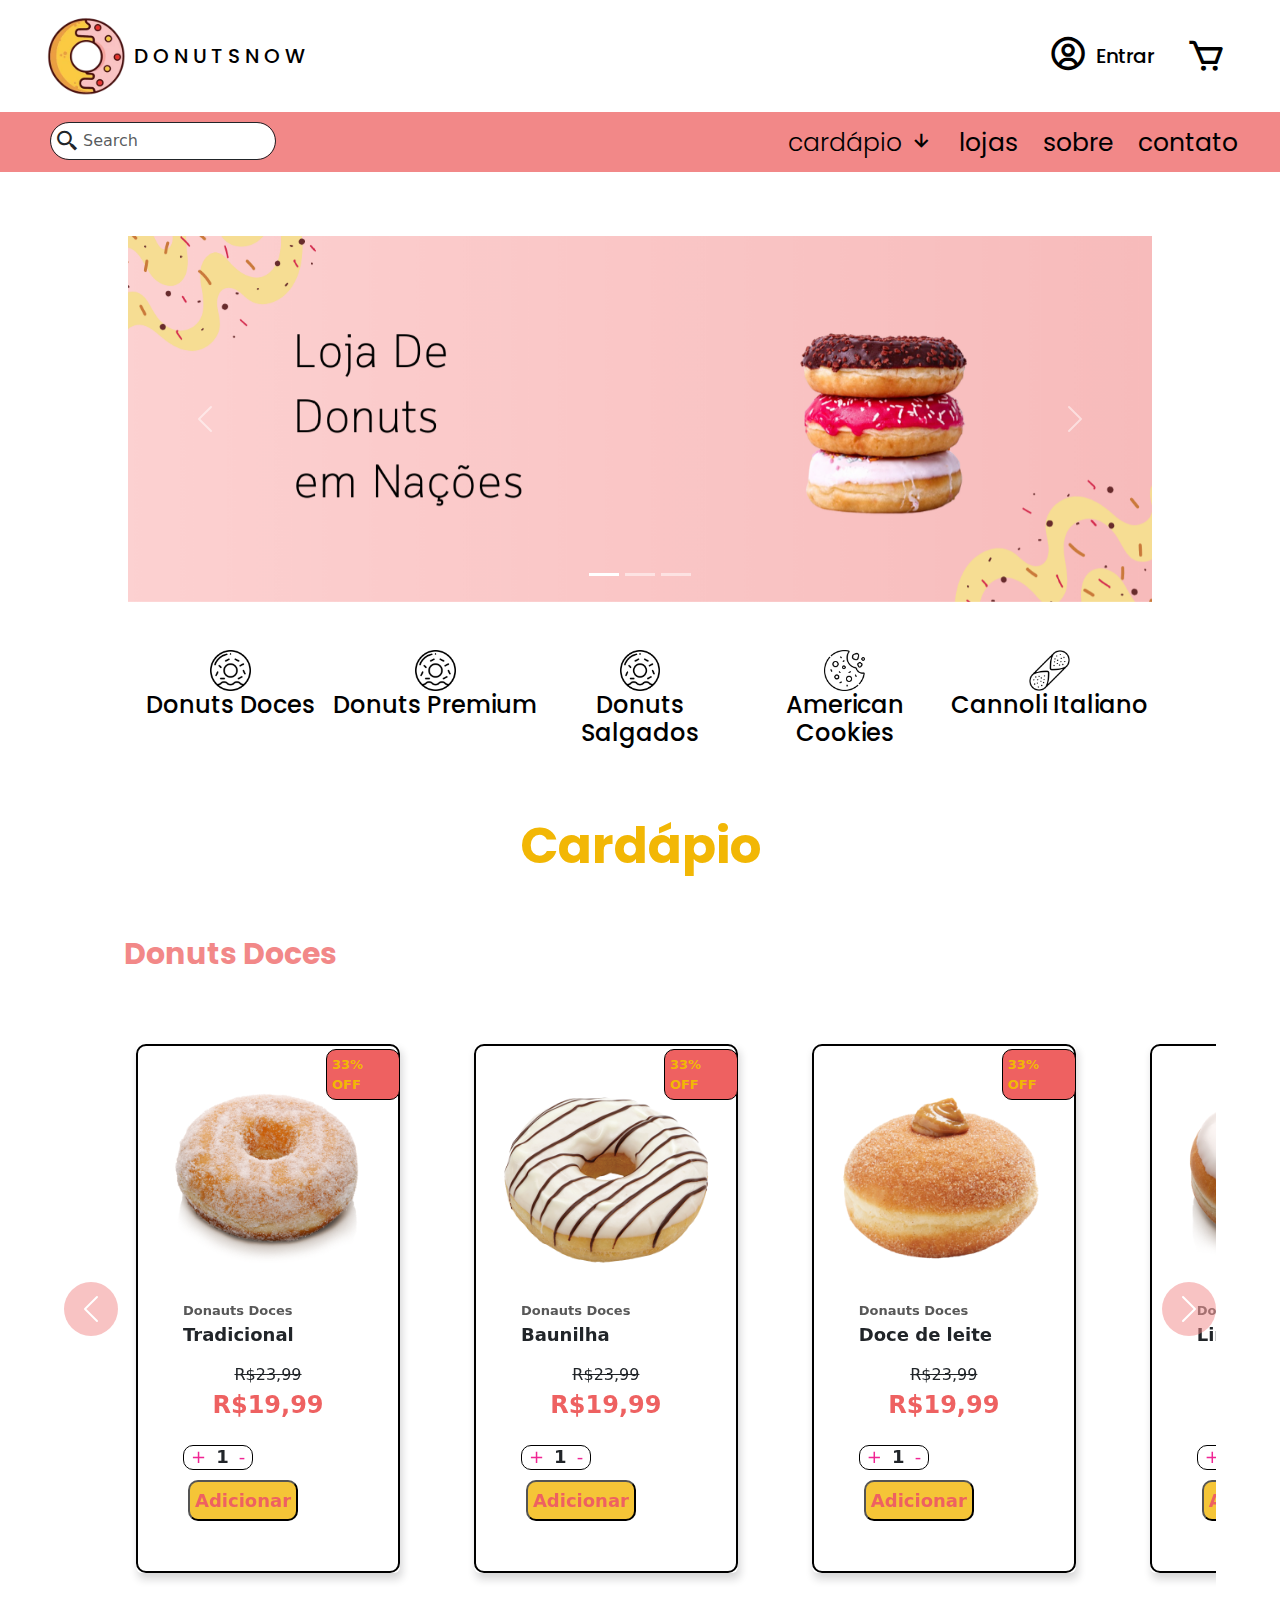
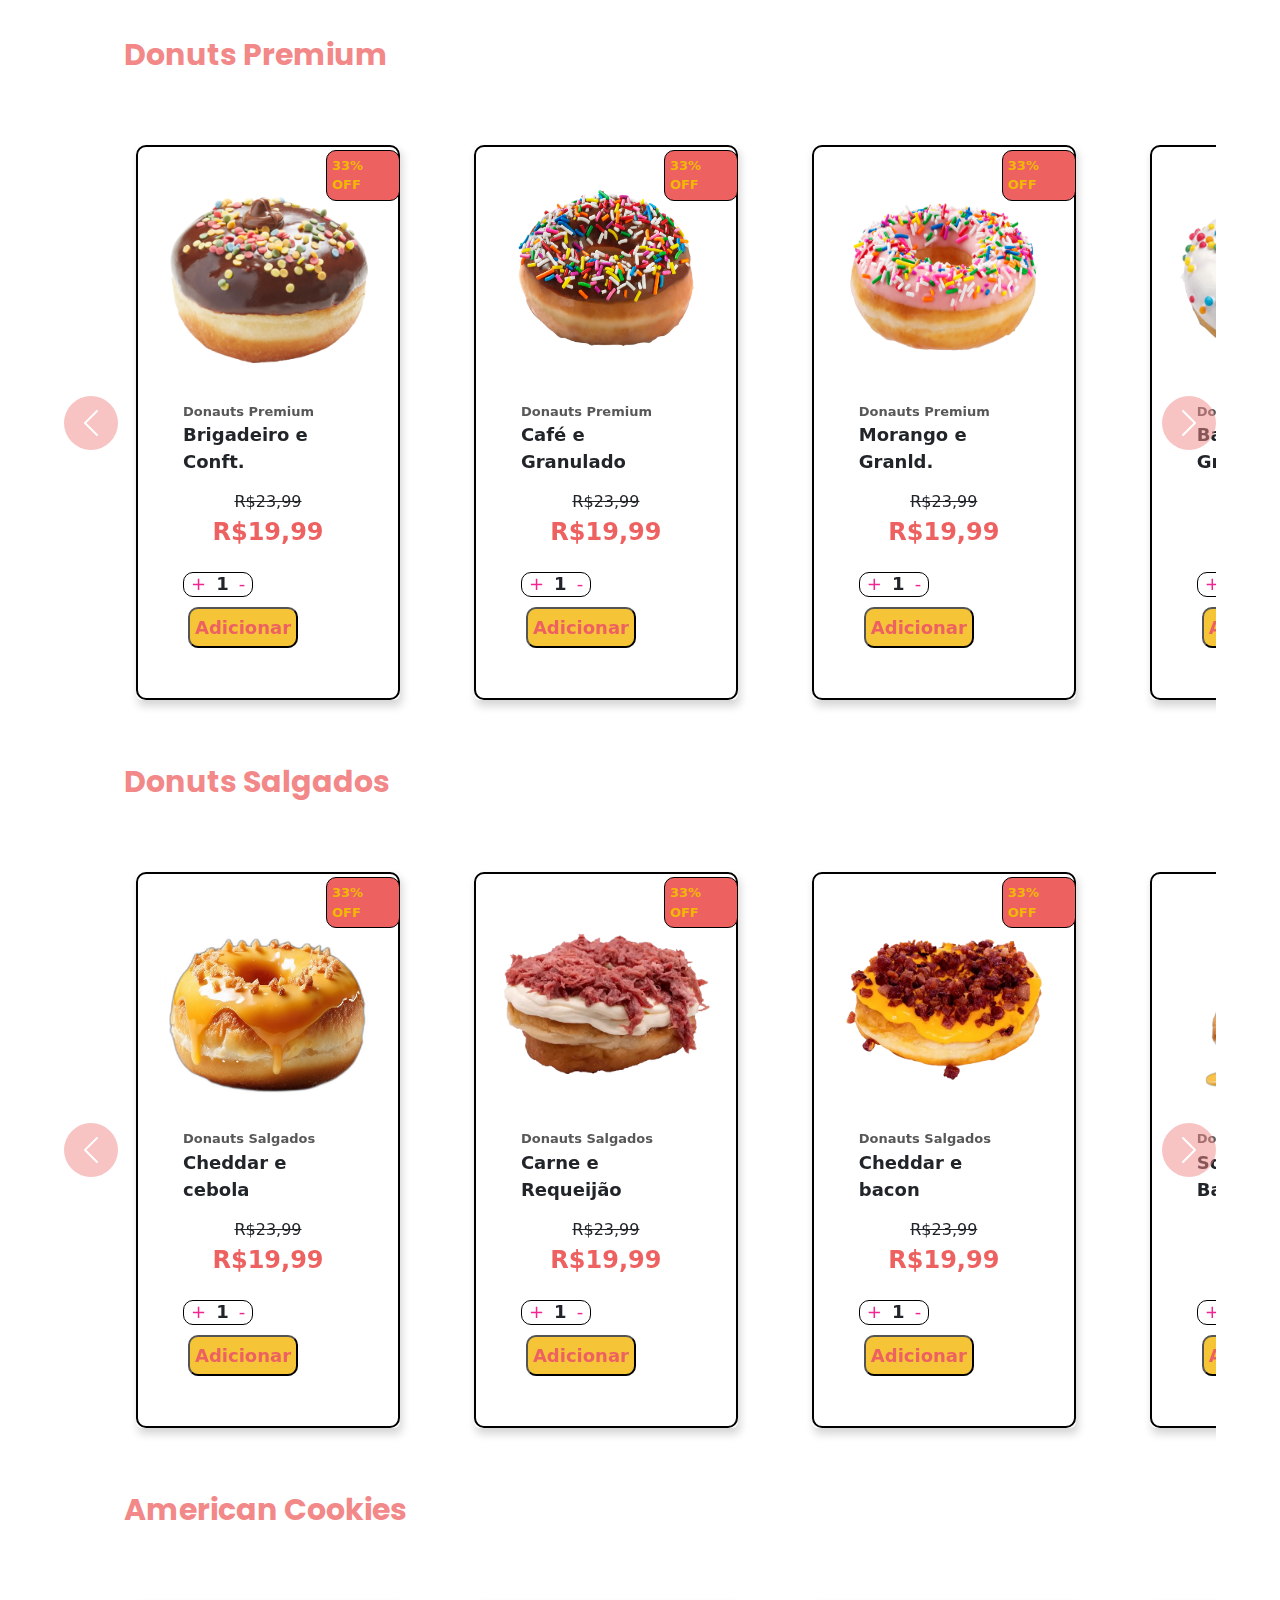
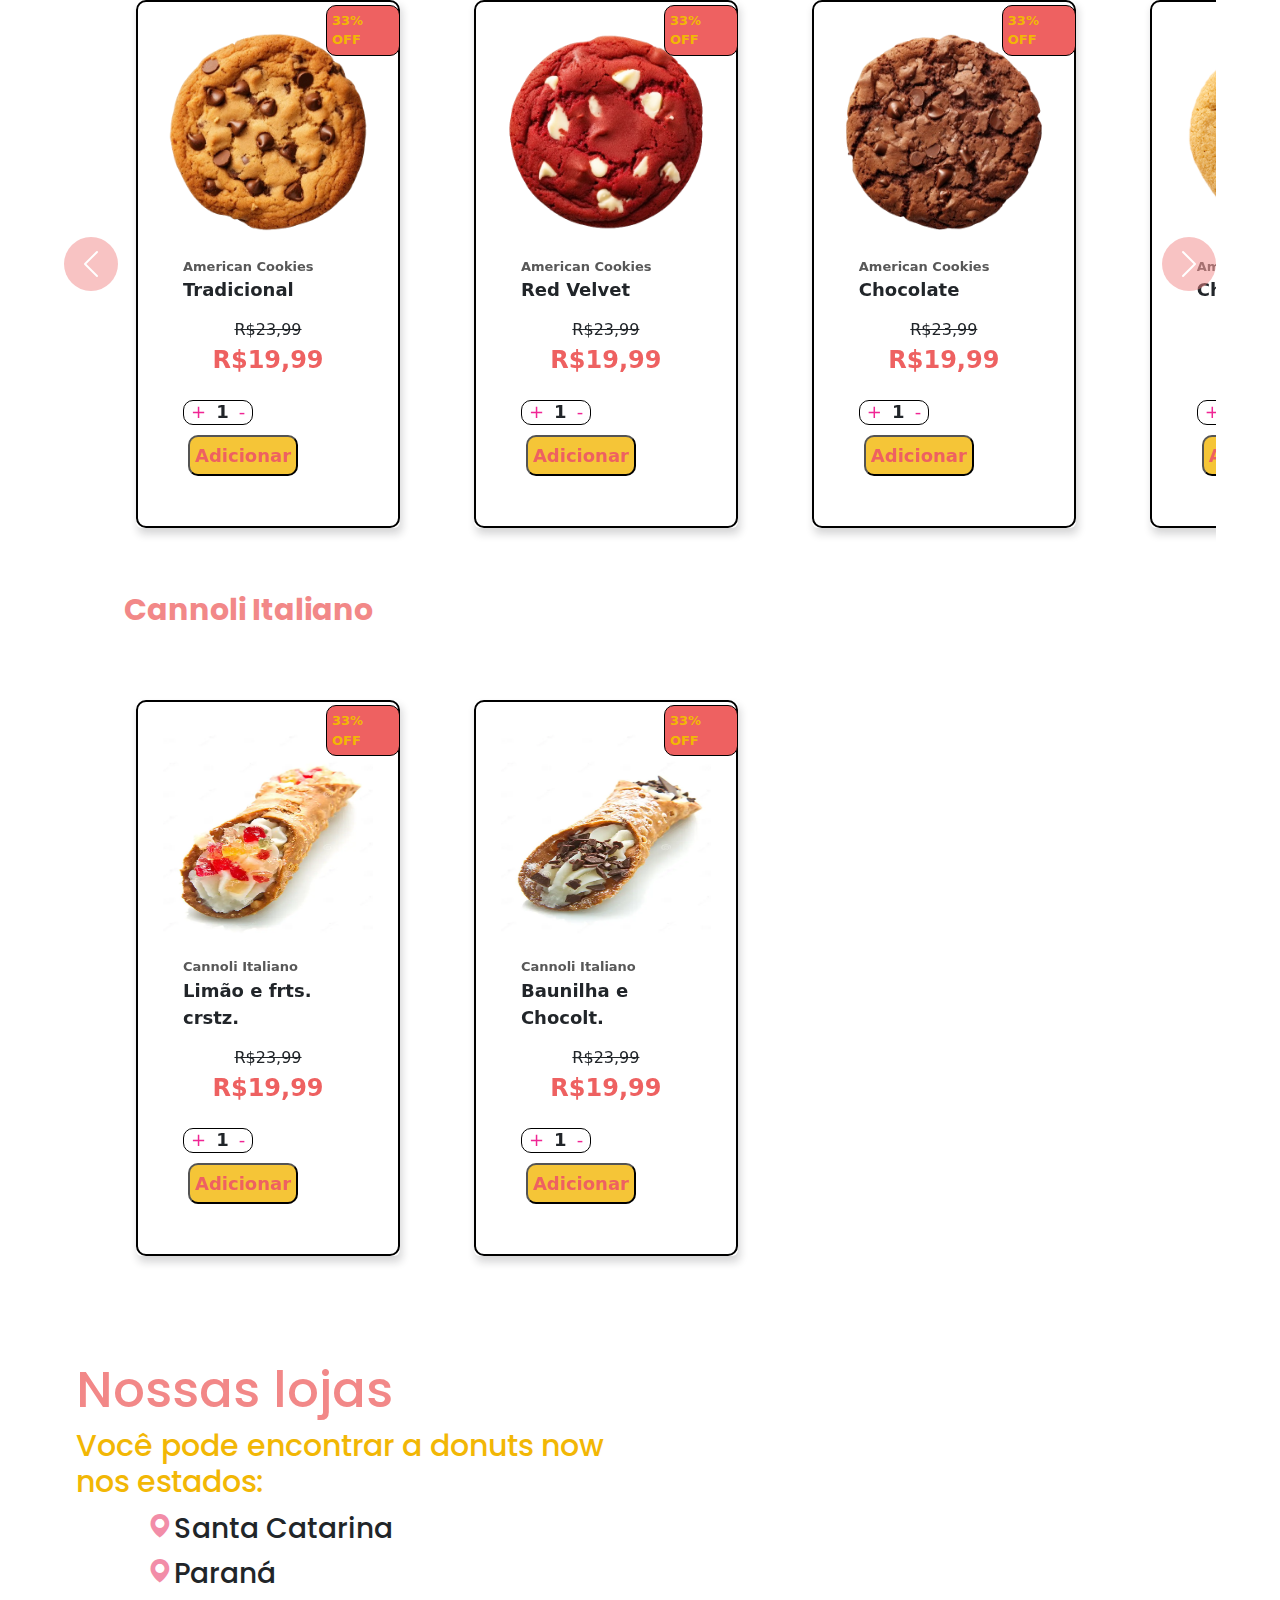
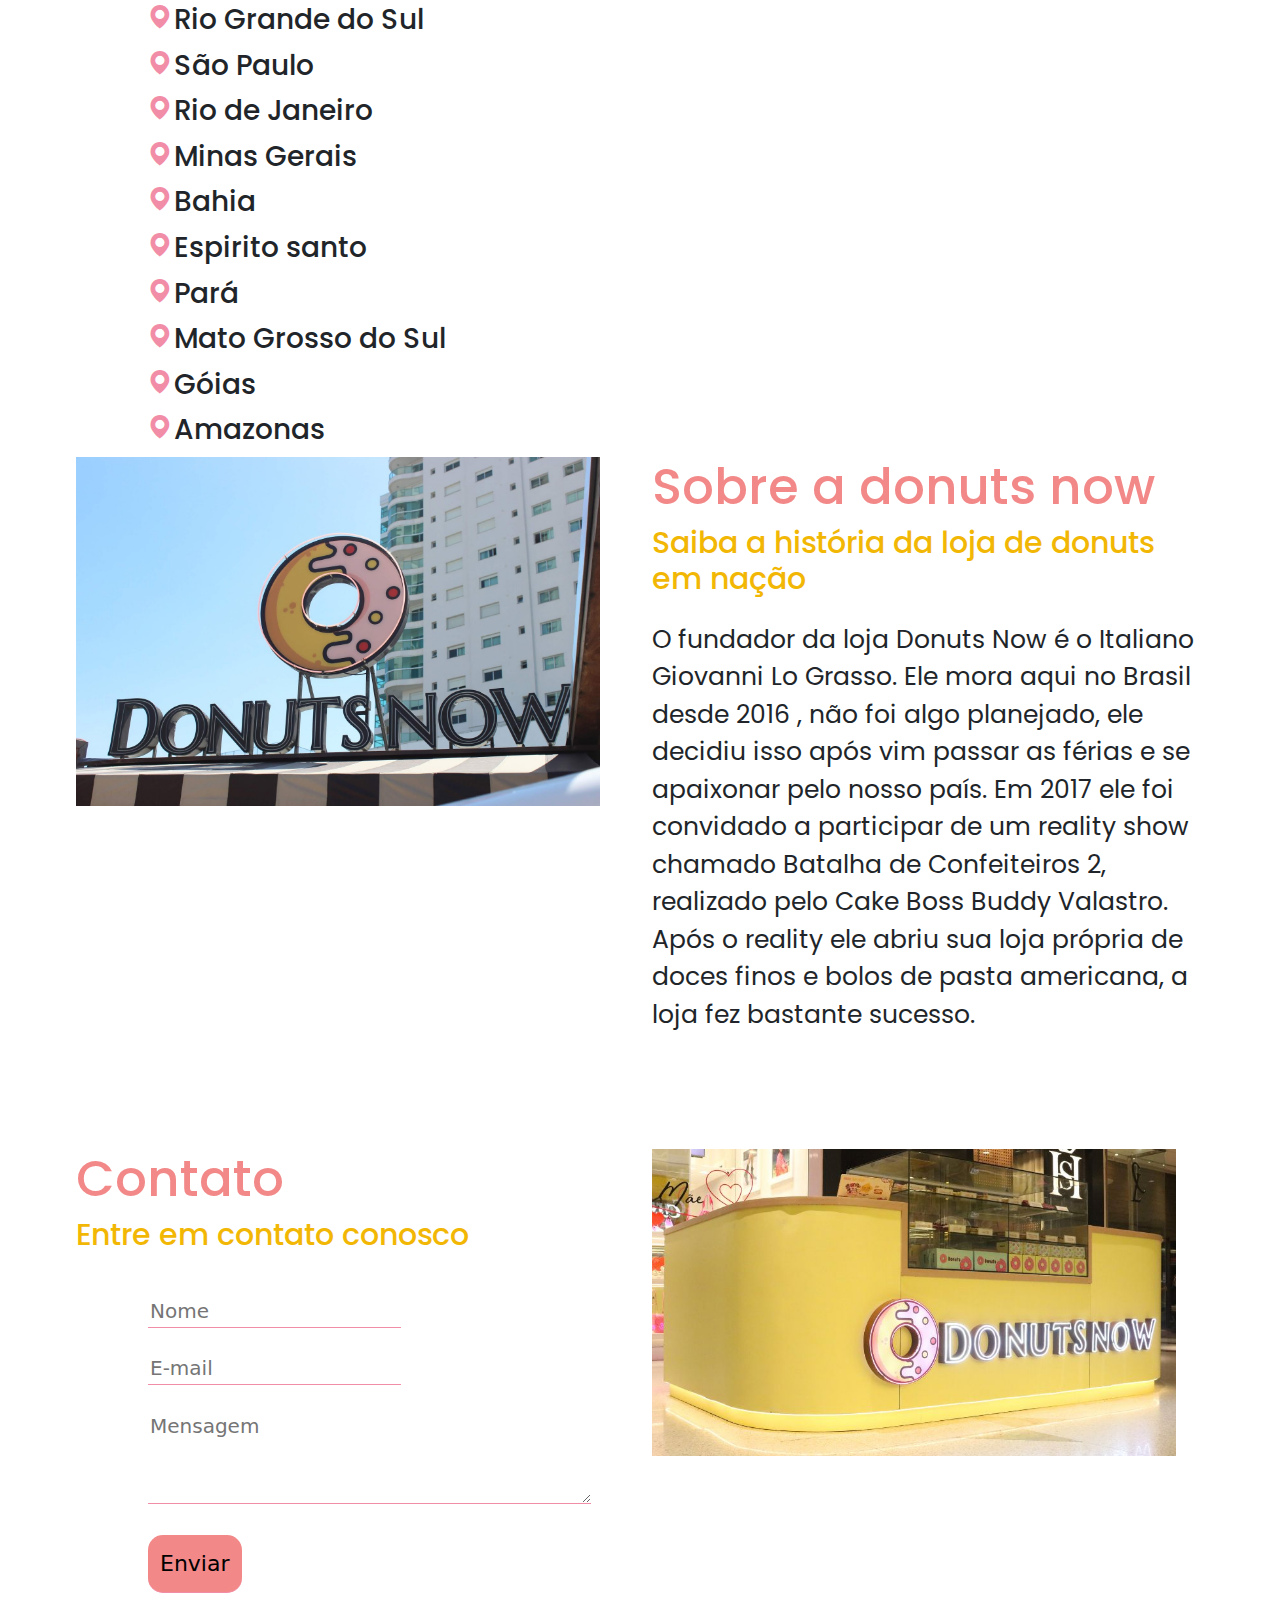
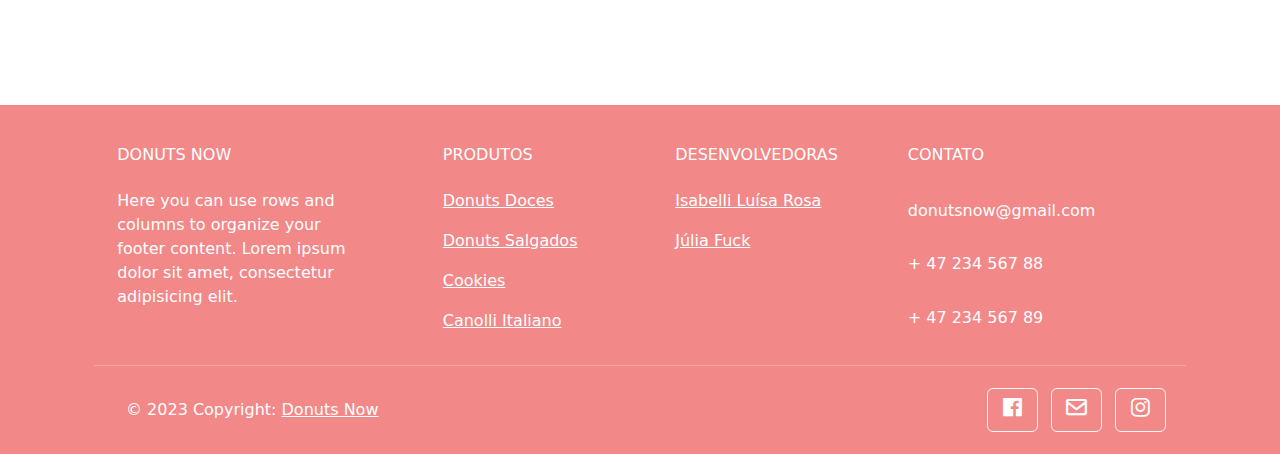
==== commit 4b9138d5: "okk" ====
--- a/index.html
+++ b/index.html
@@ -855,12 +855,7 @@
       <div class="col-sm-12 col-md-12 col-lg-6 ">
         <h1>Sobre a donuts now</h1>
         <h2>Saiba a história da loja de donuts em nação</h2>
-        <p class="mt-4">Lorem, ipsum dolor sit amet consectetur adipisicing elit. Facilis commodi facere itaque deserunt
-          iusto
-          architecto similique ipsam delectus, minus quisquam magni nesciunt, modi esse. Suscipit deserunt corrupti
-          debitis consectetur iste. Lorem ipsum dolor sit amet consectetur adipisicing elit. Atque culpa unde omnis
-          sapiente consequuntur quod beatae odio minima. In placeat excepturi molestiae nemo iure, fuga nisi sunt minima
-          laboriosam consectetur. </p>
+        <p class="mt-4">O fundador da loja Donuts Now é o Italiano Giovanni Lo Grasso. Ele mora aqui no Brasil desde 2016 , não foi algo planejado, ele decidiu isso após vim passar as férias e se apaixonar pelo nosso país. Em 2017 ele foi convidado a participar de um reality show chamado Batalha de Confeiteiros 2, realizado pelo Cake Boss Buddy Valastro. Após o reality ele abriu sua loja própria de doces finos e bolos de pasta americana, a loja fez bastante sucesso. </p>
       </div>
     </section>
     <!-- SECTION SOBRE - fim-->
--- a/style/style.css
+++ b/style/style.css
@@ -29,9 +29,11 @@
 
 /*topo*/
 
-header i.bx-menu,  header i.bx-x {
+header i.bx-menu,
+header i.bx-x {
     display: none;
 }
+
 .topoSite {
     height: auto;
     width: 100vw;
@@ -75,11 +77,12 @@
 
 /*nav*/
 
-#spanCardapio{
+#spanCardapio {
     font-size: 25px;
     font-weight: 300;
     color: var(--cor-texto);
 }
+
 header nav {
     background-color: var(--cor-principal);
     height: 60px;
@@ -129,13 +132,13 @@
 }
 
 .menu li a {
-    color: var(--font);
+    color: black;
     text-decoration: none;
     display: block;
 }
 
 
-.menu li ul button:hover{
+.menu li ul a:hover {
     color: #F2B705;
 }
 
@@ -167,14 +170,6 @@
     margin: 25px;
 }
 
-
-nav button {
-    background-color: var(--cor-principal);
-    border: none;
-    font-weight: 300;
-   
-}
-
 /*nav fim*/
 
 /*header fim*/
@@ -192,26 +187,21 @@
     z-index: 1;
 }
 
-.linha div {
-    width: 20%;
-}
-
+.linha div,
 .itens .linha img {
     width: 20%;
-   
-   
-}
-
-.linha{
+}
+
+.linha {
     display: flex;
 }
 
-.itens{
-   width: 80%;
-   margin: auto;
-}
-
-/*Cardapio */
+.itens {
+    width: 80%;
+    margin: auto;
+}
+
+/*Cardapio - começo */
 
 .cardapio {
     position: relative;
@@ -324,7 +314,8 @@
     border-radius: 10PX;
     padding: 5px;
 }
-.button-adicionar:hover{
+
+.button-adicionar:hover {
     background-color: #ffdb70cc;
 }
 
@@ -359,6 +350,9 @@
     top: 50%;
     transform: translateY(-50%);
 }
+
+/*Cardapio - fim */
+
 
 .map-responsive {
     overflow: hidden;
@@ -444,7 +438,7 @@
     color: var(--cor-texto);
 }
 
-#msg{
+#msg {
     width: 90%;
 }
 
@@ -474,24 +468,24 @@
 }
 
 /*RESPONSIVIDADE*/
-@media(max-width:996px){
+@media(max-width:996px) {
     h3 a {
         font-size: 18px;
     }
 
-    li, #spanCardapio{
+    li,
+    #spanCardapio {
         font-size: 22px;
     }
 
-    .menu li ul li{
+    .menu li ul li {
         font-size: 20px;
     }
 
-    col {
-        flex: 2 0 0%;
-      }
-
-    .titulo-cardapio, #lojas h1, #sobre h1, #contato h1{
+    .titulo-cardapio,
+    #lojas h1,
+    #sobre h1,
+    #contato h1 {
         font-size: 40px;
     }
 
@@ -499,11 +493,14 @@
         margin-top: 30px;
     }
 
-    #sobre img, #contato img{
+    #sobre img,
+    #contato img {
         display: none;
     }
 
-    #lojas h2, #sobre h2, #contato h2{
+    #lojas h2,
+    #sobre h2,
+    #contato h2 {
         font-size: 25px;
     }
 
@@ -516,35 +513,30 @@
         margin: auto;
     }
 
-    .itens div{
+    .itens div {
         margin: 0;
-    }
-
-    .itens .centralizar{
-        margin: auto;
-        margin-top: 30px;
     }
 
     .itens .linha img {
         width: 30%;
-       
-    
-}
-}
-
-@media(max-width:842px){
+
+    }
+}
+
+@media(max-width:842px) {
     .topoSite img {
         width: 50px;
     }
 
-    .topoSite{
+    .topoSite {
         padding: 2px;
     }
 
-    header nav{
+    header nav {
         padding: 0;
     }
-    .menu{
+
+    .menu {
         display: none;
         width: 200px;
         top: 50px;
@@ -558,7 +550,7 @@
         display: block;
     }
 
-    .menu li{
+    .menu li {
         position: relative;
         display: flex;
         flex-direction: column;
@@ -572,10 +564,10 @@
         background-color: var(--cor-principal);
     }
 
-    ul{
+    ul {
         padding-left: 0px;
     }
-    
+
     .menu li:hover ul,
     .menu li.over ul {
         display: block;
@@ -599,43 +591,37 @@
         color: var(--cor-geral);
     }
 
-    li{
+    li {
         display: flex;
         padding: 40px;
         background-color: var(--cor-principal);
     }
 
-    #ullistTopics{
+    #ullistTopics {
         z-index: 10;
     }
 
-    #spanCardapio{
+    #spanCardapio {
         font-size: 20px;
     }
 
     .menu li ul li {
         align-items: center;
         display: flex;
-      }
-
-      .menu li {
+    }
+
+    .menu li {
         align-items: center;
-      }
-
-    li{
+    }
+
+    li {
         padding: 20px;
     }
 
-    hr{
-        width: 100%;
-        background-color: var(--cor-geral);
-        opacity: 1;
-        margin: 0;
-
-    }
-    
-}
-@media(max-width:778px){
+}
+
+@media(max-width:778px) {
+
     .topoSite h1 {
         display: none;
     }
@@ -659,103 +645,104 @@
         align-items: center;
     }
 
-    a {
-        color: var(--cor-texto);
-    }
-
-   
-
-    .itens .linha img{
-        width: 40% ;
+
+    .itens .linha img {
+        width: 40%;
     }
 
     .categoria-cardapio {
         font-size: 25px;
         padding-left: 1em;
         margin-top: 20px;
-      }
-    
-      .titulo-cardapio, #lojas h1, #sobre h1, #contato h1{
+    }
+
+    .titulo-cardapio,
+    #lojas h1,
+    #sobre h1,
+    #contato h1 {
         font-size: 30px;
-      }
-
-    #lojas h3{
+    }
+
+    #lojas h3 {
         margin: 20px 0 10px 20px;
     }
 
-    #sobre p{
+    #sobre p {
         font-size: 20px;
     }
 
-    #contato form{
+    #contato form {
         margin: 30px 0 0 0px;
     }
-
-}
-
-@media(max-width:604px){
-
-    .itens h3 a{
+}
+
+@media(max-width:604px) {
+
+    .itens h3 a {
         display: none;
     }
 
-    .itens .linha img{
+    .itens .linha img {
         width: 60%;
     }
 
-    .itens .centralizar{
-        margin-top:0;
-    }
-
-    .titulo-cardapio{
+    .titulo-cardapio {
         font-size: 30px;
         margin: 15px;
     }
 
-    .categoria-cardapio{
+    .categoria-cardapio {
         margin-top: 10px;
     }
 
-    #lojas h3{
+    #lojas h3 {
         margin: 10px 0 10px 20px;
     }
 
 }
+
 @media(max-width:468px) {
-    .itens  .linha img{
+    
+    .itens .linha img {
         width: 60%;
     }
 
-    .titulo-cardapio{
+    .titulo-cardapio {
         font-size: 25px;
         margin-top: 10px;
         padding: 15px;
         font-weight: 300;
     }
 
-    .categoria-cardapio{
+    .categoria-cardapio {
         margin-top: 5px;
         font-size: 20px;
         font-weight: 700;
     }
 
-    #lojas h1, #sobre h1, #contato h1{
+    #lojas h1,
+    #sobre h1,
+    #contato h1 {
         font-size: 25px;
     }
 
-    #lojas h2, #sobre h2, #contato h2{
+    #lojas h2,
+    #sobre h2,
+    #contato h2 {
         font-size: 20px;
     }
 
-    #lojas h3, #sobre p{
+    #lojas h3,
+    #sobre p {
         font-size: 18px;
     }
 
-    #contato input, #msg{
+    #contato input,
+    #msg {
         font-size: 18px;
     }
 
-    #contato #enviar{
+    #contato #enviar {
         width: 25%;
         font-size: 18px;
     }
@@ -764,29 +751,39 @@
         width: 40px;
     }
 
-    .itens div{
+    .itens div {
         margin-left: 0;
     }
 
-}
+    header i.bx-menu,
+    header i.bx-x {
+        margin: 10px 10px;
+    }
+
+}
+
 /*contador*/
-.contador{
+.contador {
     border: 1px solid black;
     border-radius: 10px;
-    display:inline;
+    display: inline;
     padding: 2px;
 }
-.button{
+
+.button {
     border: none;
     background-color: rgba(245, 245, 220, 0);
-    color:rgb(240, 37, 148)
-}
-.button:hover{
-    color:rgb(255, 208, 0);
-}
-.valor{
-    display:inline
-}
+    color: rgb(240, 37, 148)
+}
+
+.button:hover {
+    color: rgb(255, 208, 0);
+}
+
+.valor {
+    display: inline
+}
+
 @media (min-width: 0px) {
     .cardapio .carousel-inner {
         display: flex;
@@ -798,106 +795,134 @@
         display: block;
         width: 200px;
     }
-    .imagem>img{
-        width:100px;
-        height:100px
-    }
-    span{
+
+    .imagem>img {
+        width: 100px;
+        height: 100px
+    }
+
+    span {
         font-size: small;
     }
-    .desconto{
-            font-size: xx-small;
-    margin-left: 100px;
-    }
+
+    .desconto {
+        font-size: xx-small;
+        margin-left: 100px;
+    }
+
     .categoria-produto {
         font-size: x-small;
     }
+
     .cardapio .informacoes-produtos {
         padding: 0px;
     }
-    .contador{
+
+    .contador {
         text-align: center;
     }
-    .button{
+
+    .button {
         padding: 0;
     }
-    .preco{
+
+    .preco {
         font-size: large;
     }
-    .adicionar{
+
+    .adicionar {
         font-size: 9px;
     }
-    .cardapio .carousel-control-prev, .cardapio .carousel-control-next {
+
+    .cardapio .carousel-control-prev,
+    .cardapio .carousel-control-next {
         width: 4vh;
         height: 4vh;
     }
+
     .cardapio .carousel-inner {
         padding: 1em;
     }
-    #contentCarousel {
+
+    .cardapio {
         width: 90%;
     }
 }
+
 @media (min-width: 500px) {
     .cardapio .carousel-item {
         margin-right: 0;
-        flex: 0 0 33,333%;
+        flex: 0 0 33, 333%;
         display: block;
         width: 200px;
     }
 }
-    @media (min-width: 600px) {
-        .cardapio .carousel-item {
-            margin-right: 0;
-            flex: 0 0 26%;
-            display: block;
-            width: 200px;
-        }
-    
+
+@media (min-width: 600px) {
+    .cardapio .carousel-item {
+        margin-right: 0;
+        flex: 0 0 26%;
+        display: block;
+        width: 200px;
+    }
+
 }
 
 @media (min-width: 850px) {
     .cardapio .carousel-item {
         flex: 0 0 50%;
     }
-    .imagem>img{
-        width:210px;
-        height:210px;
-    }
-    span{
+
+    .imagem>img {
+        width: 210px;
+        height: 210px;
+    }
+
+    span {
         font-size: large;
     }
-    .desconto{
+
+    .desconto {
         font-size: small;
-    margin-left: 190px;
-    }
+        margin-left: 190px;
+    }
+
     .categoria-produto {
         font-size: small;
     }
+
     .cardapio .informacoes-produtos {
         padding: 20px;
     }
-    .contador{
+
+    .contador {
         text-align: center;
     }
-    .button{
+
+    .button {
         padding: 5px;
     }
-    .preco{
+
+    .preco {
         font-size: x-large;
     }
-    .adicionar{
+
+    .adicionar {
         font-size: large;
     }
-    .cardapio .carousel-control-prev, .cardapio .carousel-control-next {
+
+    .cardapio .carousel-control-prev,
+    .cardapio .carousel-control-next {
         width: 6vh;
         height: 6vh;
     }
+
     .cardapio .carousel-inner {
         padding: 4em;
     }
-    .cannoli-button{
-        display:none
+
+    .cannoli-button {
+        display: none
     }
 }
 
@@ -918,8 +943,9 @@
         flex: 0 0 28%;
     }
 }
+
 @media (min-width: 1600px) {
     .cardapio .carousel-item {
         flex: 0 0 23%;
     }
-}
+}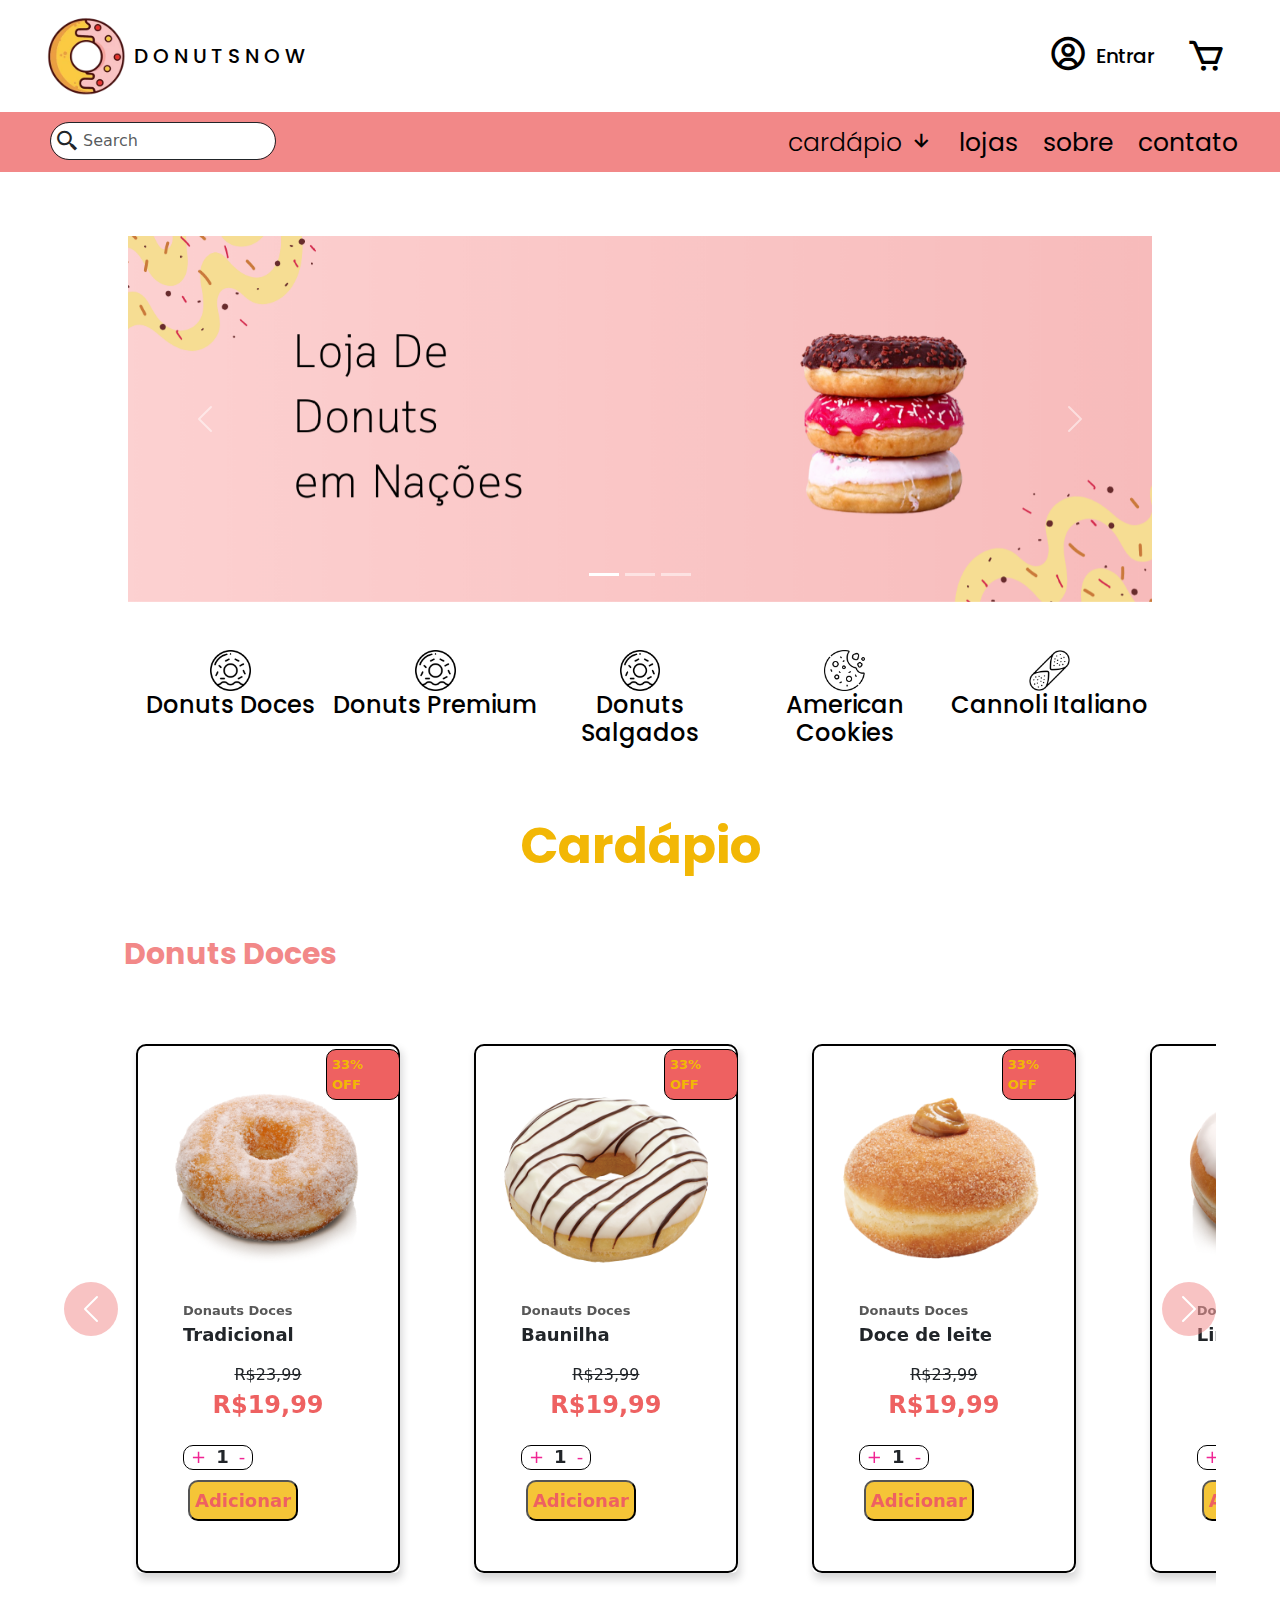
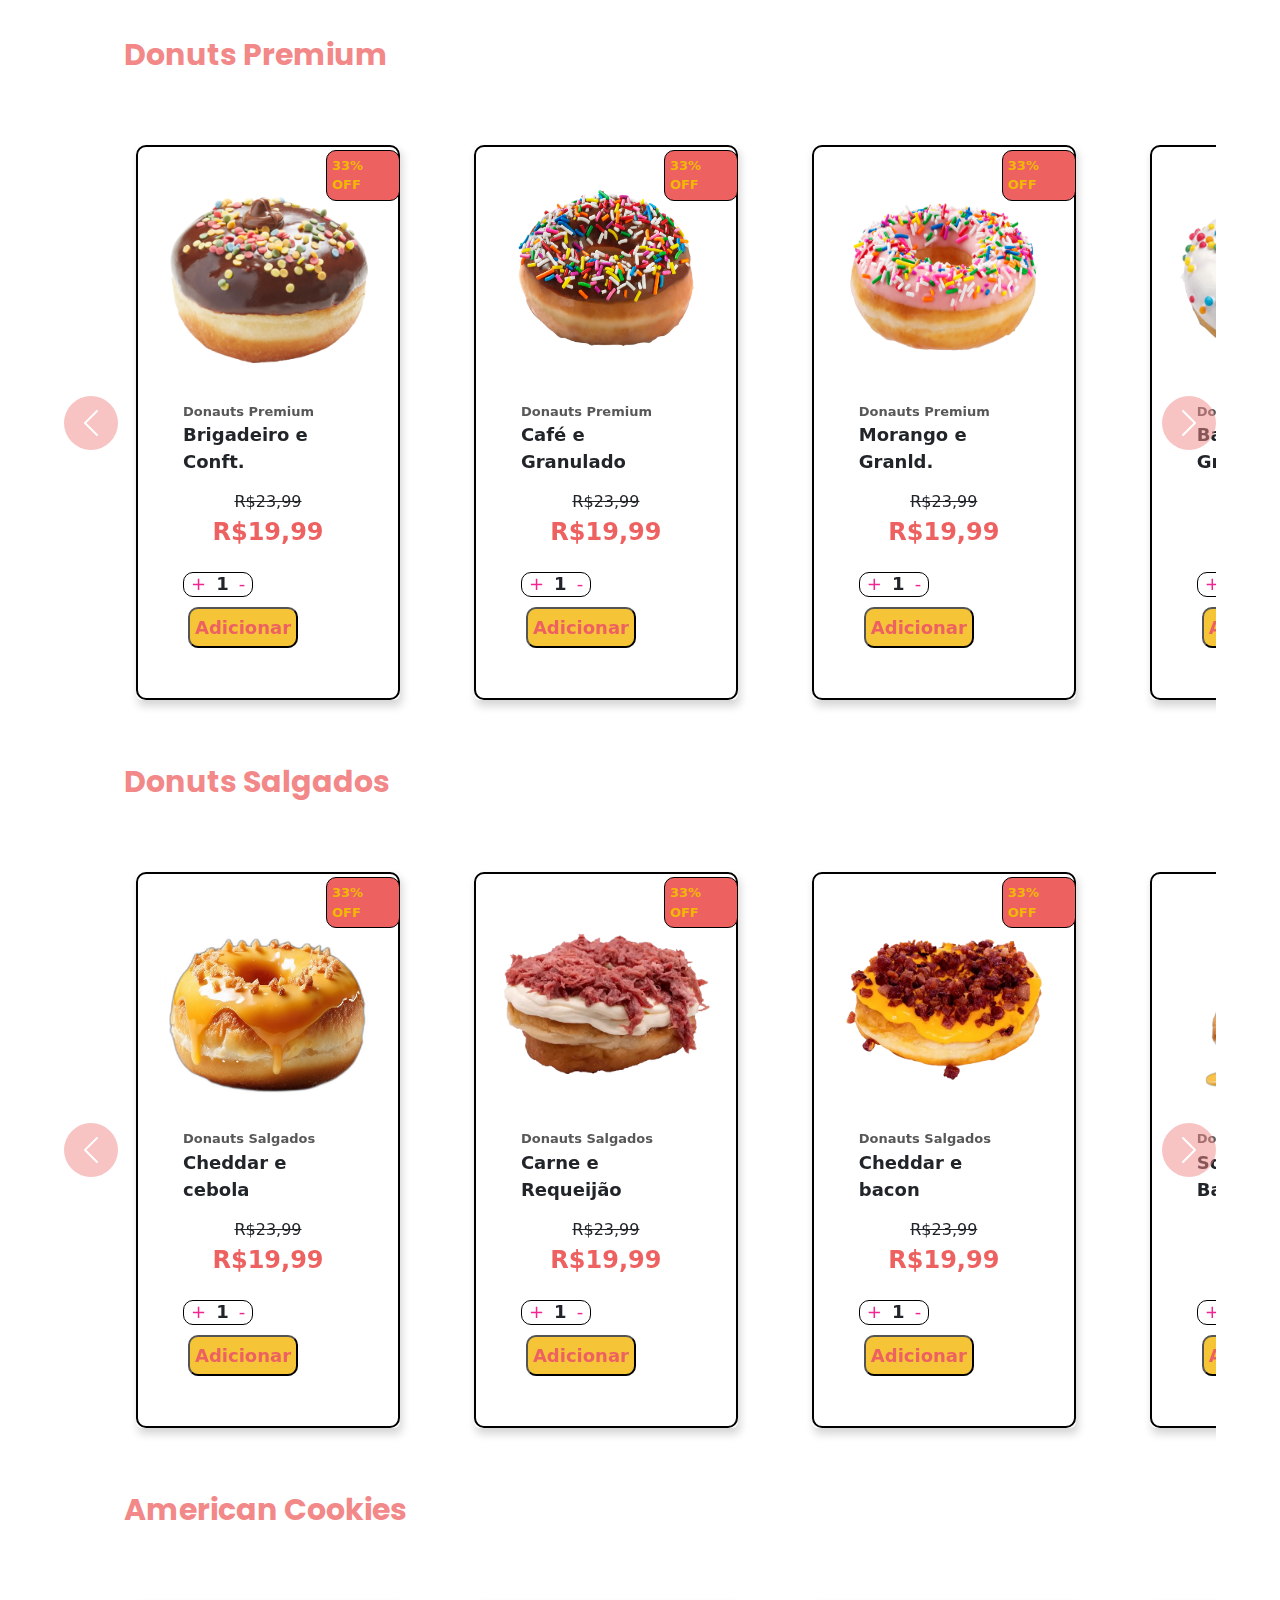
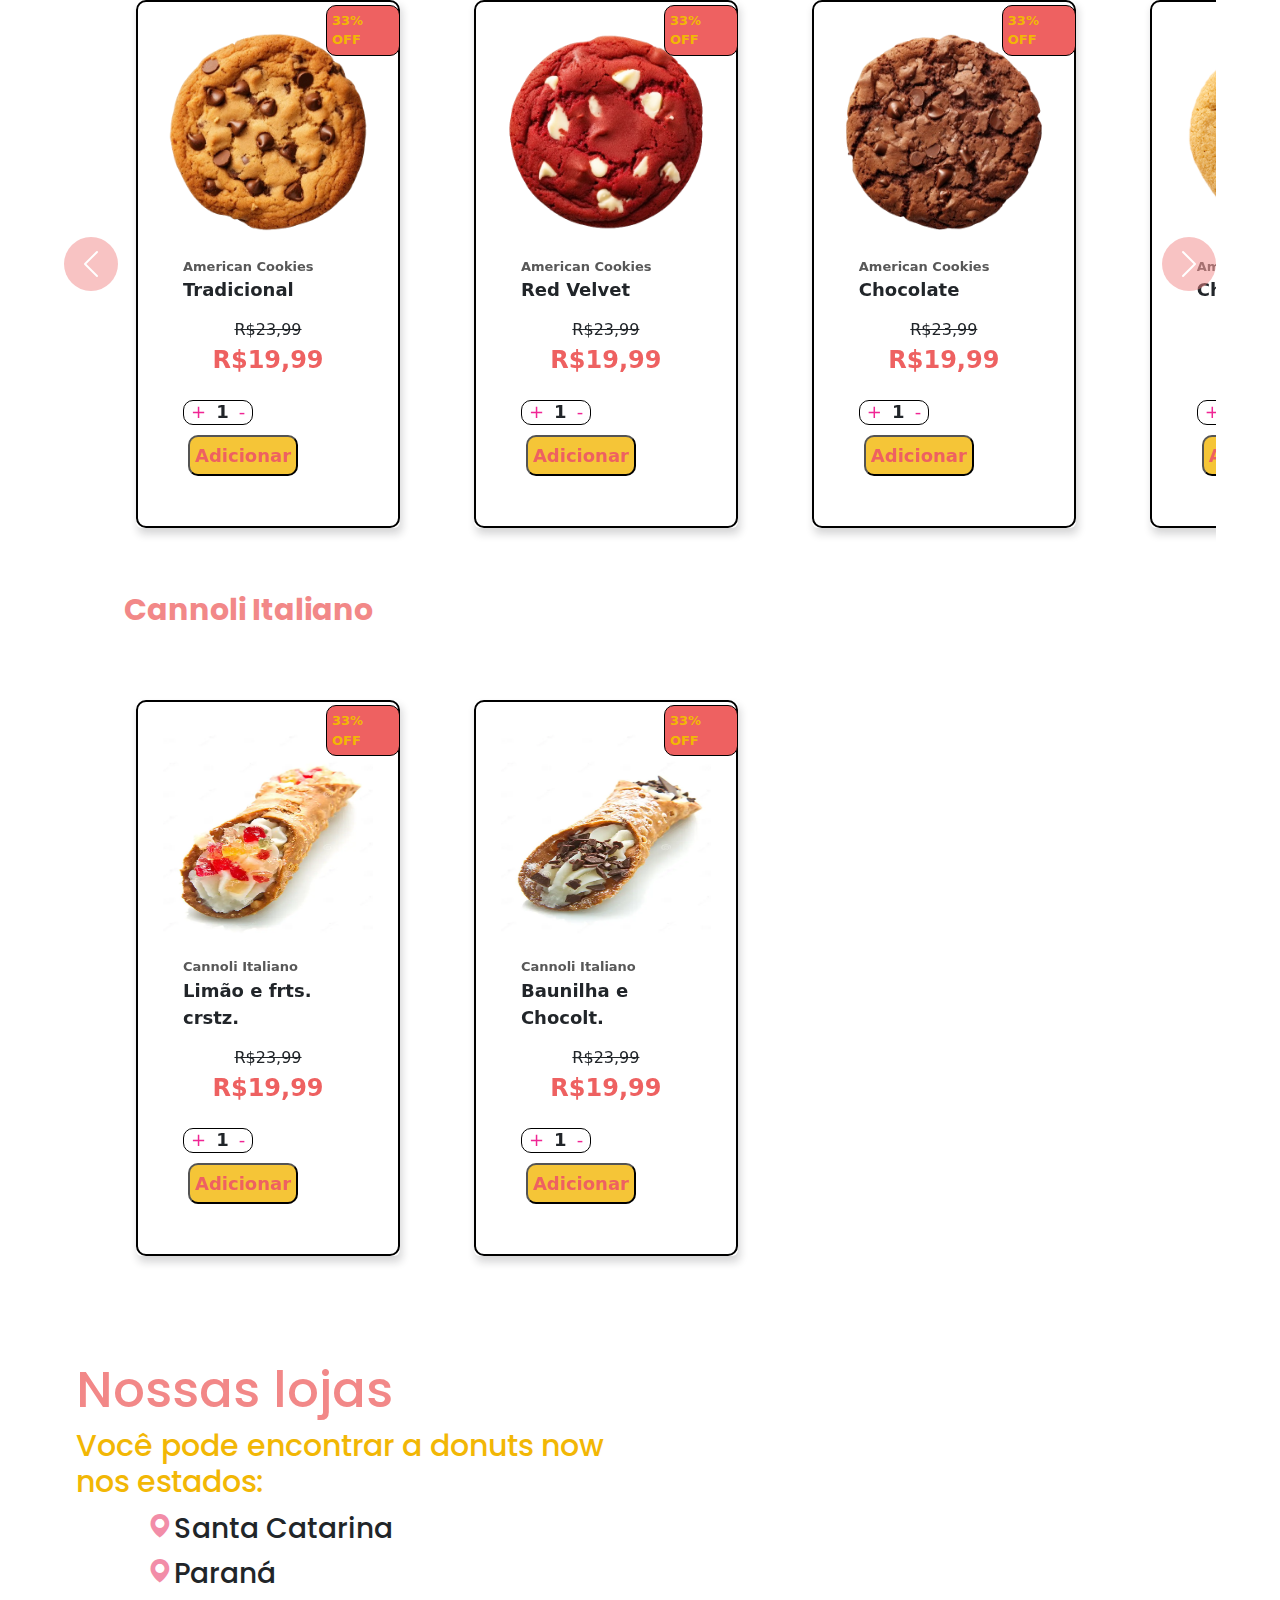
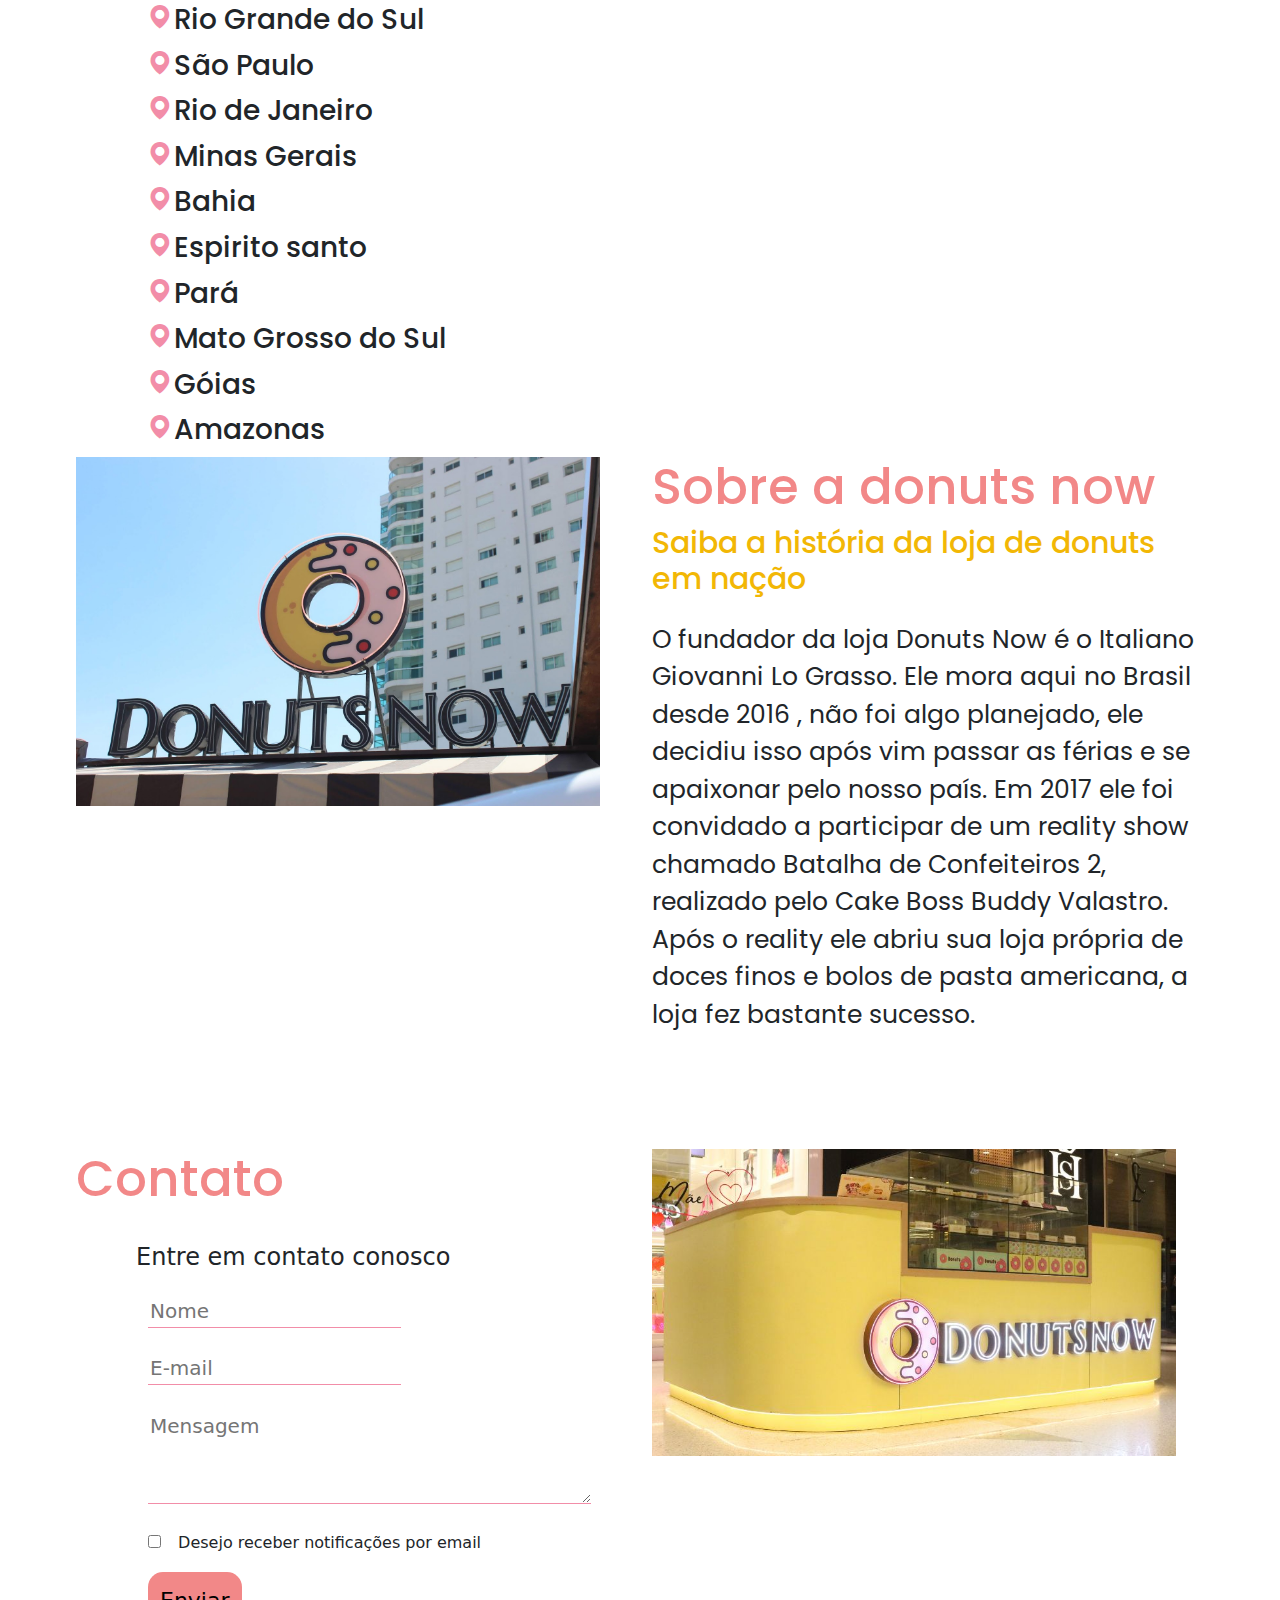
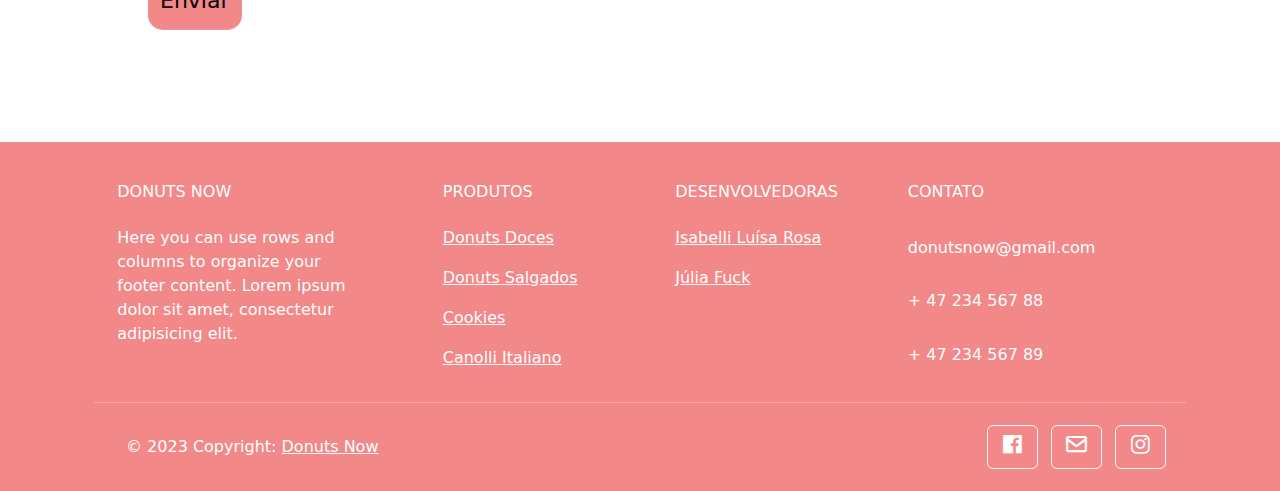
==== commit 1124e307: "alteraçoes" ====
--- a/index.html
+++ b/index.html
@@ -863,8 +863,10 @@
     <section class="row" id="contato">
       <div class="col-sm-12 col-md-12 col-lg-6">
         <h1>Contato</h1>
-        <h2>Entre em contato conosco</h2>
-        <form>
+        <!-- <h2></h2> -->
+        <form method="get" action="#">
+          <fieldset>
+          <legend>Entre em contato conosco</legend>
           <div>
             <input type="text" name="nome" placeholder="Nome">
           </div>
@@ -874,9 +876,11 @@
           <div>
             <textarea id="msg" name="msg" rows="3" placeholder="Mensagem"></textarea>
           </div>
+          <div><label><input type="checkbox" name="notificacao"> Desejo receber notificações por email</label></div>
           <div>
             <input type="submit" value="Enviar" id="enviar">
           </div>
+        </fieldset>
         </form>
       </div>
       <div class="col-sm-12 col-md-6 ">
--- a/style/style.css
+++ b/style/style.css
@@ -645,6 +645,9 @@
         align-items: center;
     }
 
+    a {
+        color: var(--cor-texto);
+    }
 
     .itens .linha img {
         width: 40%;
@@ -674,6 +677,7 @@
     #contato form {
         margin: 30px 0 0 0px;
     }
+
 }
 
 @media(max-width:604px) {
@@ -685,6 +689,7 @@
     .itens .linha img {
         width: 60%;
     }
+
 
     .titulo-cardapio {
         font-size: 30px;
@@ -702,7 +707,6 @@
 }
 
 @media(max-width:468px) {
-    
     .itens .linha img {
         width: 60%;
     }
@@ -852,7 +856,7 @@
 @media (min-width: 500px) {
     .cardapio .carousel-item {
         margin-right: 0;
-        flex: 0 0 33, 333%;
+        flex: 0 0 33.333%;
         display: block;
         width: 200px;
     }
